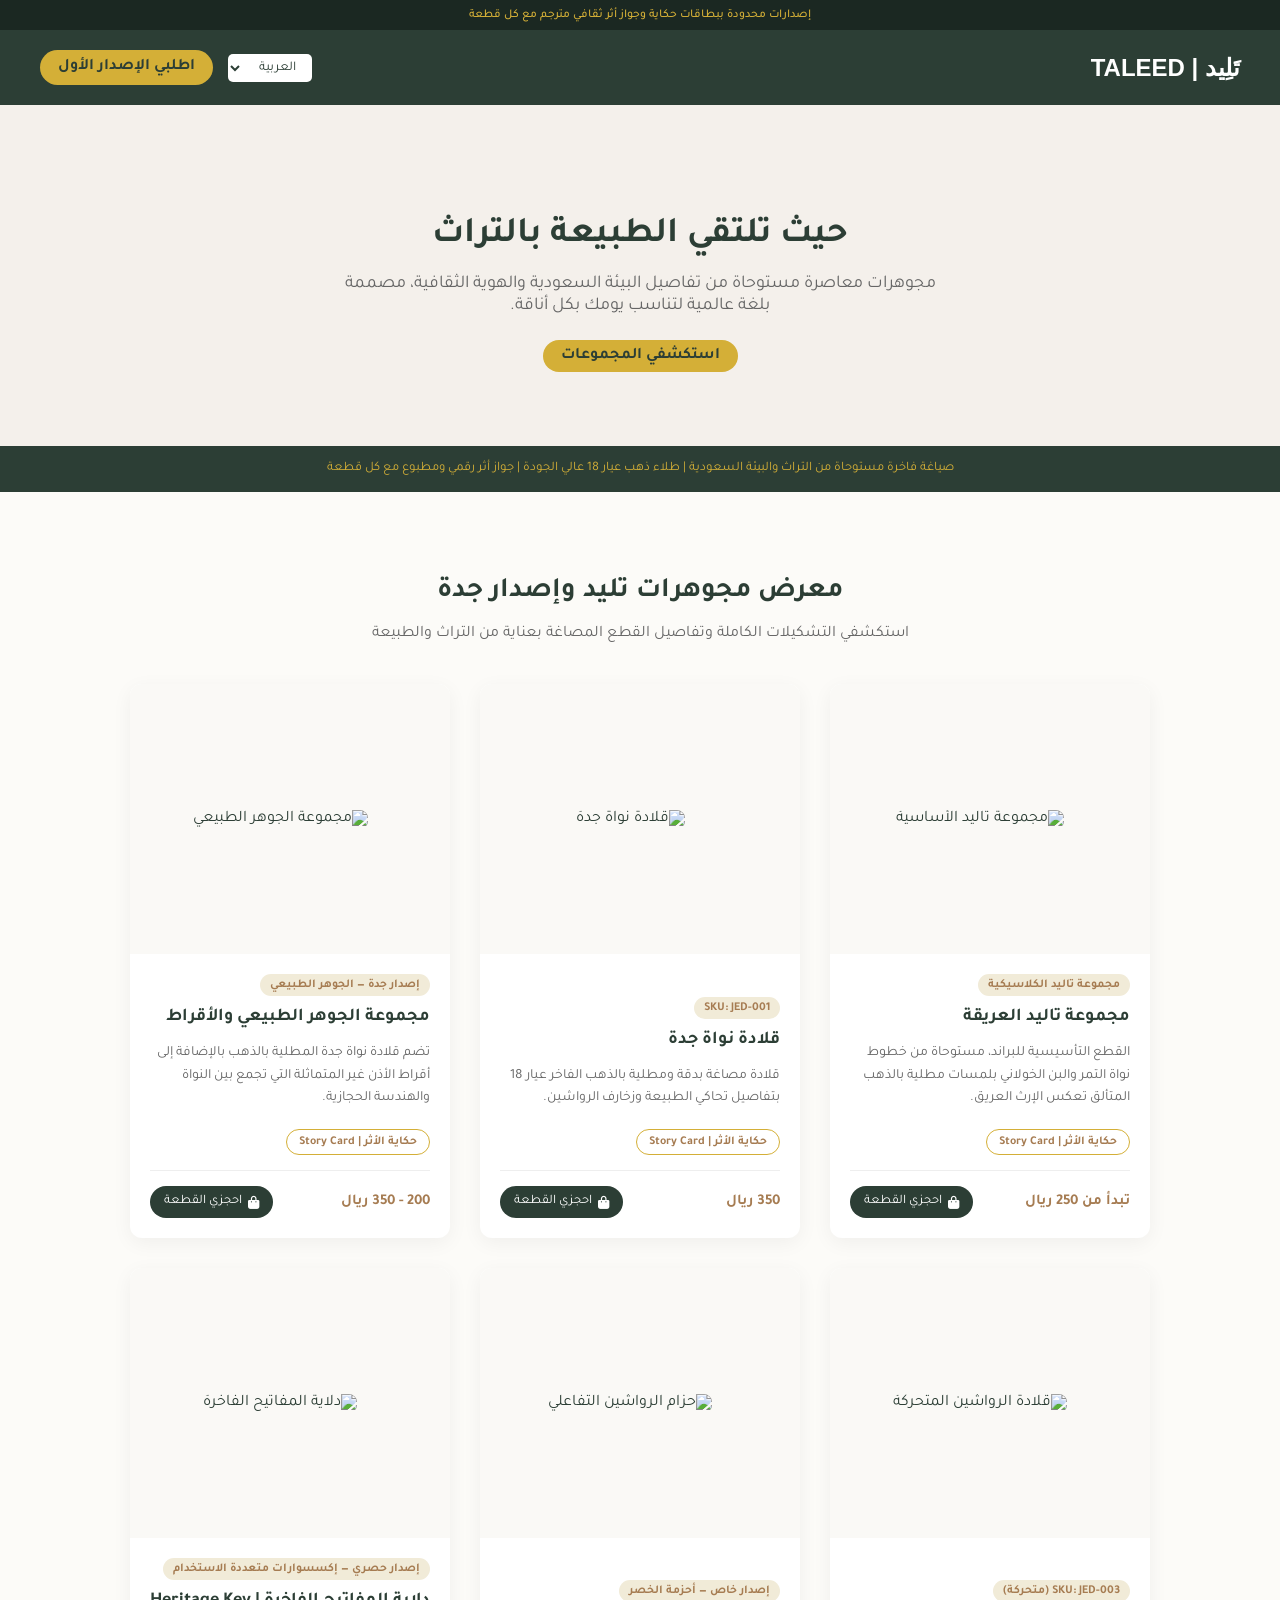
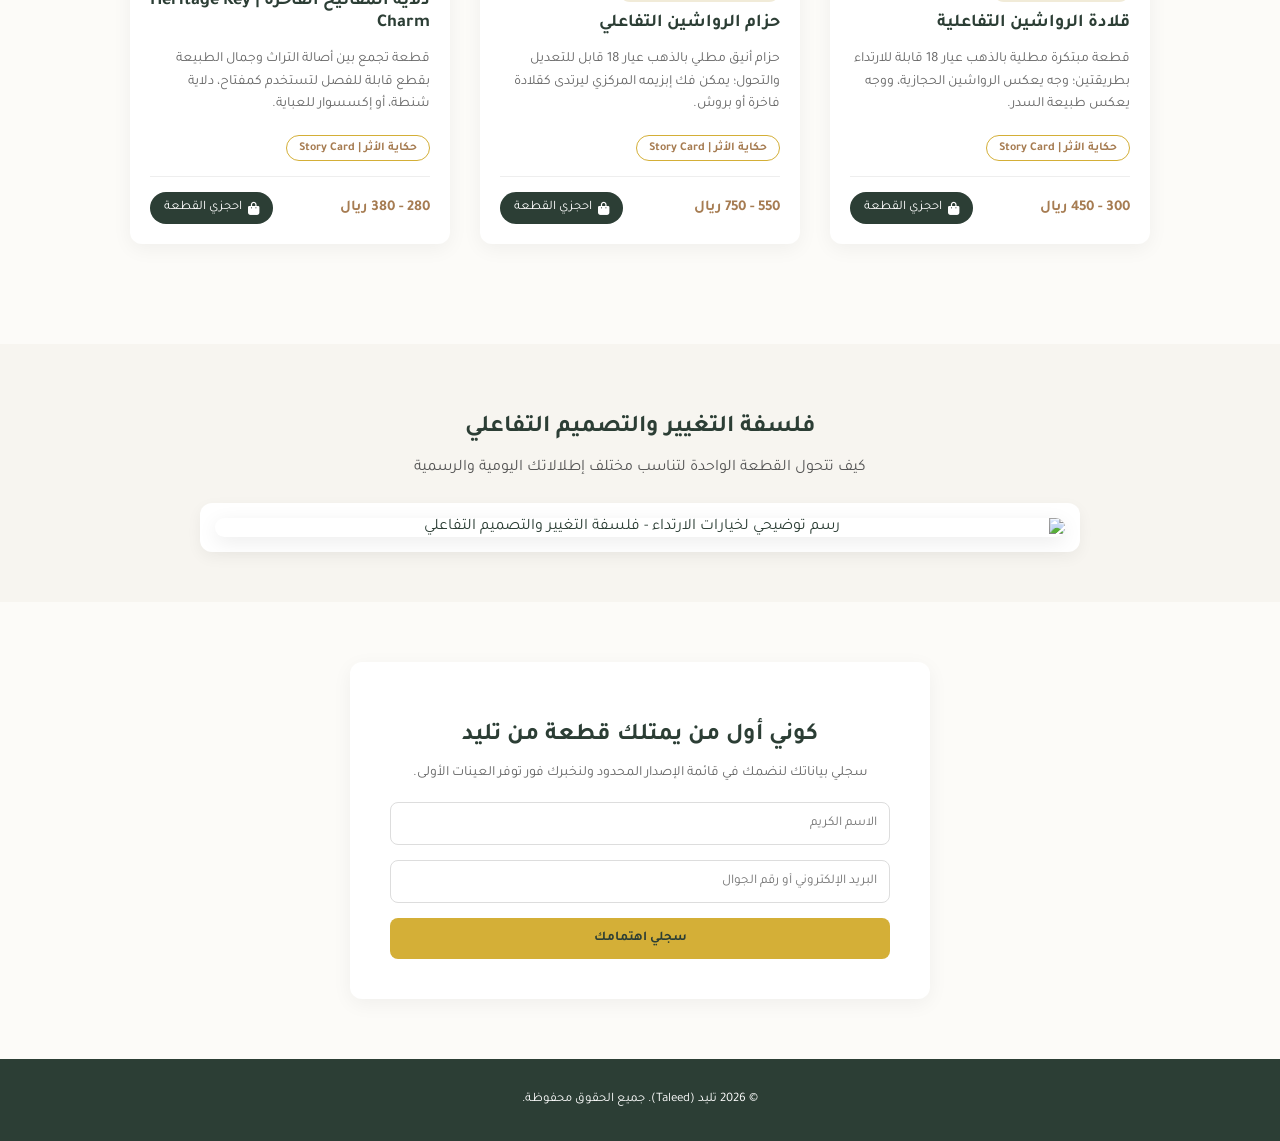
==== index.html @ d86489a6 "Update index.html" ====
<!DOCTYPE html>
<html lang="ar" dir="rtl">
<head>
    <meta charset="UTF-8">
    <meta name="viewport" content="width=device-width, initial-scale=1.0">
    <title>تليد | مجوهرات معاصرة مستوحاة من التراث</title>
    <!-- استيراد الخطوط والأيقونات -->
    <link href="https://fonts.googleapis.com/css2?family=Tajawal:wght@300;400;500;700&display=swap" rel="stylesheet">
    <link rel="stylesheet" href="https://cdnjs.cloudflare.com/ajax/libs/font-awesome/6.4.0/css/all.min.css">
    <link rel="stylesheet" href="style.css">
</head>
<body id="top">

    <!-- شريط الإهداء والحصرية -->
    <div style="background-color: #1b2822; color: #d4af37; font-size: 12px; text-align: center; padding: 8px; font-weight: 500;">
        <span>إصدارات محدودة ببطاقات حكاية وجواز أثر ثقافي مترجم مع كل قطعة</span>
    </div>

    <!-- الهيدر -->
    <header>
        <h1><a href="#top" style="color: inherit; text-decoration: none;">تَلِيد | TALEED</a></h1>
        <div class="header-right">
            <div class="lang-selector">
                <select id="langSelect" onchange="changeLanguage(this.value)">
                    <option value="ar" selected>العربية</option>
                    <option value="en">English</option>
                </select>
            </div>
            <a href="#order" class="btn">اطلبي الإصدار الأول</a>
        </div>
    </header>

    <!-- القسم الرئيسي -->
    <section class="hero">
        <h1>حيث تلتقي الطبيعة بالتراث</h1>
        <p>مجوهرات معاصرة مستوحاة من تفاصيل البيئة السعودية والهوية الثقافية، مصممة بلغة عالمية لتناسب يومك بكل أناقة.</p>
        <a href="#products" class="btn">استكشفي المجموعات</a>
    </section>

    <!-- شريط المميزات -->
    <section style="background-color: #2c3e35; color: #d4af37; padding: 15px 20px; text-align: center; font-size: 13px;">
        <span>صياغة فاخرة مستوحاة من التراث والبيئة السعودية | طلاء ذهب عيار 18 عالي الجودة | جواز أثر رقمي ومطبوع مع كل قطعة</span>
    </section>

    <!-- معرض المنتجات الشامل -->
    <section id="products">
        <h2 style="text-align: center; color: #2c3e35;">معرض مجوهرات تليد وإصدار جدة</h2>
        <p style="text-align: center; margin-bottom: 40px; color: #666;">استكشفي التشكيلات الكاملة وتفاصيل القطع المصاغة بعناية من التراث والطبيعة</p>
        
        <div class="product-showcase">
            
            <!-- 1. مجموعة تاليد الأساسية -->
            <div class="product-item">
                <div class="product-visual">
                    <img src="images/talid-collection.png" alt="مجموعة تاليد الأساسية">
                </div>
                <div class="product-info">
                    <span class="product-tag">مجموعة تاليد الكلاسيكية</span>
                    <h3>مجموعة تاليد العريقة</h3>
                    <p>القطع التأسيسية للبراند، مستوحاة من خطوط نواة التمر والبن الخولاني بلمسات مطلية بالذهب المتألق تعكس الإرث العريق.</p>
                    <div style="margin-bottom: 15px;">
                        <button onclick="alert('حكاية الأثر الجغرافية:\nقطع تأسيسية تعبر عن أصالة النخيل وكرم الضيافة بأسلوب معاصر يناسب العواصم العالمية.')" style="background: none; border: 1px solid #d4af37; color: #a67c52; padding: 5px 12px; border-radius: 15px; cursor: pointer; font-family: Tajawal; font-size: 12px; font-weight: bold;">حكاية الأثر | Story Card</button>
                    </div>
                    <div class="product-actions">
                        <span class="price">تبدأ من 250 ريال</span>
                        <a href="#order" class="add-to-cart-btn"><i class="fas fa-shopping-bag"></i> احجزي القطعة</a>
                    </div>
                </div>
            </div>

            <!-- 2. قلادة نواة جدة -->
            <div class="product-item">
                <div class="product-visual">
                    <img src="images/jed-001.png" alt="قلادة نواة جدة">
                </div>
                <div class="product-info">
                    <span class="product-tag">SKU: JED-001</span>
                    <h3>قلادة نواة جدة</h3>
                    <p>قلادة مصاغة بدقة ومطلية بالذهب الفاخر عيار 18 بتفاصيل تحاكي الطبيعة وزخارف الرواشين.</p>
                    <div style="margin-bottom: 15px;">
                        <button onclick="alert('حكاية الأثر الجغرافية:\nتجمع بين انحناءات النواة وانسيابية المشربيات الحجازية في جدة التاريخية لتشكل تحفة فاخرة.')" style="background: none; border: 1px solid #d4af37; color: #a67c52; padding: 5px 12px; border-radius: 15px; cursor: pointer; font-family: Tajawal; font-size: 12px; font-weight: bold;">حكاية الأثر | Story Card</button>
                    </div>
                    <div class="product-actions">
                        <span class="price">350 ريال</span>
                        <a href="#order" class="add-to-cart-btn"><i class="fas fa-shopping-bag"></i> احجزي القطعة</a>
                    </div>
                </div>
            </div>

            <!-- 3. مجموعة الجوهر الطبيعي -->
            <div class="product-item">
                <div class="product-visual">
                    <img src="images/natural-core-collection.png.jpg" alt="مجموعة الجوهر الطبيعي">
                </div>
                <div class="product-info">
                    <span class="product-tag">إصدار جدة — الجوهر الطبيعي</span>
                    <h3>مجموعة الجوهر الطبيعي والأقراط</h3>
                    <p>تضم قلادة نواة جدة المطلية بالذهب بالإضافة إلى أقراط الأذن غير المتماثلة التي تجمع بين النواة والهندسة الحجازية.</p>
                    <div style="margin-bottom: 15px;">
                        <button onclick="alert('حكاية الأثر الجغرافية:\nتصميم الأقراط غير المتماثلة يعكس الفلسفة المعمارية الحديثة القائمة على التباين والتناغم.')" style="background: none; border: 1px solid #d4af37; color: #a67c52; padding: 5px 12px; border-radius: 15px; cursor: pointer; font-family: Tajawal; font-size: 12px; font-weight: bold;">حكاية الأثر | Story Card</button>
                    </div>
                    <div class="product-actions">
                        <span class="price">200 - 350 ريال</span>
                        <a href="#order" class="add-to-cart-btn"><i class="fas fa-shopping-bag"></i> احجزي القطعة</a>
                    </div>
                </div>
            </div>

            <!-- 4. قلادة الرواشين التفاعلية -->
            <div class="product-item">
                <div class="product-visual">
                    <img id="modularPendantImg" src="images/rawashin-interactive.png.jpg" alt="قلادة الرواشين المتحركة">
                </div>
                <div class="product-info">
                    <span class="product-tag">SKU: JED-003 (متحركة)</span>
                    <h3>قلادة الرواشين التفاعلية</h3>
                    <p>قطعة مبتكرة مطلية بالذهب عيار 18 قابلة للارتداء بطريقتين؛ وجه يعكس الرواشين الحجازية، ووجه يعكس طبيعة السدر.</p>
                    <div style="margin-bottom: 15px;">
                        <button onclick="alert('حكاية الأثر الجغرافية:\nتصميم معاصر قابل للدوران يمنحك خيار التبديل بين الأصالة الحجازية وأناقة الطبيعة بلمسة واحدة.')" style="background: none; border: 1px solid #d4af37; color: #a67c52; padding: 5px 12px; border-radius: 15px; cursor: pointer; font-family: Tajawal; font-size: 12px; font-weight: bold;">حكاية الأثر | Story Card</button>
                    </div>
                    <div class="product-actions">
                        <span class="price">300 - 450 ريال</span>
                        <a href="#order" class="add-to-cart-btn"><i class="fas fa-shopping-bag"></i> احجزي القطعة</a>
                    </div>
                </div>
            </div>

            <!-- 5. حزام الرواشين التفاعلي -->
            <div class="product-item">
                <div class="product-visual">
                    <img src="images/Taleed-belt.jpg" alt="حزام الرواشين التفاعلي">
                </div>
                <div class="product-info">
                    <span class="product-tag">إصدار خاص — أحزمة الخصر</span>
                    <h3>حزام الرواشين التفاعلي</h3>
                    <p>حزام أنيق مطلي بالذهب عيار 18 قابل للتعديل والتحول؛ يمكن فك إبزيمه المركزي ليرتدى كقلادة فاخرة أو بروش.</p>
                    <div style="margin-bottom: 15px;">
                        <button onclick="alert('حكاية الأثر الجغرافية:\nمستوحى من المحزم الحجازي الأصيل بإعادة صياغة عصرية تسمح بتنسيقه مع العبايات.')" style="background: none; border: 1px solid #d4af37; color: #a67c52; padding: 5px 12px; border-radius: 15px; cursor: pointer; font-family: Tajawal; font-size: 12px; font-weight: bold;">حكاية الأثر | Story Card</button>
                    </div>
                    <div class="product-actions">
                        <span class="price">550 - 750 ريال</span>
                        <a href="#order" class="add-to-cart-btn"><i class="fas fa-shopping-bag"></i> احجزي القطعة</a>
                    </div>
                </div>
            </div>

            <!-- 6. دلاية المفاتيح الفاخرة -->
            <div class="product-item">
                <div class="product-visual">
                    <img src="images/Key-charm.png" alt="دلاية المفاتيح الفاخرة">
                </div>
                <div class="product-info">
                    <span class="product-tag">إصدار حصري — إكسسوارات متعددة الاستخدام</span>
                    <h3>دلاية المفاتيح الفاخرة | Heritage Key Charm</h3>
                    <p>قطعة تجمع بين أصالة التراث وجمال الطبيعة بقطع قابلة للفصل لتستخدم كمفتاح، دلاية شنطة، أو إكسسوار للعباية.</p>
                    <div style="margin-bottom: 15px;">
                        <button onclick="alert('حكاية الأثر الجغرافية:\nمصاغة بذهب عيار 18 والتركواز الطبيعي، مستوحاة من عراقة النخيل والهندسة المعمارية.')" style="background: none; border: 1px solid #d4af37; color: #a67c52; padding: 5px 12px; border-radius: 15px; cursor: pointer; font-family: Tajawal; font-size: 12px; font-weight: bold;">حكاية الأثر | Story Card</button>
                    </div>
                    <div class="product-actions">
                        <span class="price">280 - 380 ريال</span>
                        <a href="#order" class="add-to-cart-btn"><i class="fas fa-shopping-bag"></i> احجزي القطعة</a>
                    </div>
                </div>
            </div>

        </div>
    </section>

    <!-- قسم فلسفة التغيير والتصميم التفاعلي (الرسم التوضيحي) -->
    <section class="diagram-section" style="background-color: #f7f5f0; padding: 50px 20px; text-align: center;">
        <h2 style="color: #2c3e35; font-family: Tajawal; margin-bottom: 10px;">فلسفة التغيير والتصميم التفاعلي</h2>
        <p style="margin-bottom: 25px; color: #555;">كيف تتحول القطعة الواحدة لتناسب مختلف إطلالاتك اليومية والرسمية</p>
        <div class="img-container" style="max-width: 850px; margin: 0 auto;">
            <!-- تم تصحيح مسار الصورة وإضافة حماية onerror لتظهر الصورة بسلاسة -->
            <img src="images/wear-options-diagram.png" alt="رسم توضيحي لخيارات الارتداء - فلسفة التغيير والتصميم التفاعلي" onerror="this.onerror=null; this.src='images/wear-options-diagram.png.jpg';" style="width: 100%; border-radius: 12px; box-shadow: 0 5px 20px rgba(0,0,0,0.08);">
        </div>
    </section>

    <!-- قسم الطلب المسبق -->
    <section id="order">
        <div class="waitlist">
            <h2>كوني أول من يمتلك قطعة من تليد</h2>
            <p>سجلي بياناتك لنضمك في قائمة الإصدار المحدود ولنخبرك فور توفر العينات الأولى.</p>
            <form onsubmit="handleFormSubmit(event)">
                <input type="text" id="nameInput" placeholder="الاسم الكريم" required>
                <input type="email" id="emailInput" placeholder="البريد الإلكتروني أو رقم الجوال" required>
                <button type="submit" class="btn" style="background-color: #D4AF37; color: #2C3E35;">سجلي اهتمامك</button>
            </form>
        </div>
    </section>

    <footer>
        <p>&copy; 2026 تليد (Taleed). جميع الحقوق محفوظة.</p>
    </footer>

    <script src="script.js"></script>
</body>
</html>
---- style.css ----
/* التنسيقات العامة للموقع */
body {
    font-family: 'Tajawal', sans-serif;
    background-color: #fcfbf8;
    color: #2c3e35;
    margin: 0;
    padding: 0;
    direction: rtl;
    text-align: right;
}

header {
    display: flex;
    justify-content: space-between;
    align-items: center;
    padding: 20px 40px;
    background-color: #2c3e35;
    color: #fff;
}

header h1 {
    font-family: 'Montserrat', sans-serif;
    font-size: 24px;
    margin: 0;
}

.header-right {
    display: flex;
    align-items: center;
    gap: 15px;
}

.lang-selector select {
    padding: 6px 12px;
    border-radius: 5px;
    border: none;
    background-color: #fff;
    color: #2c3e35;
    font-family: 'Tajawal', sans-serif;
    cursor: pointer;
}

.btn {
    padding: 8px 18px;
    background-color: #d4af37;
    color: #2c3e35;
    border-radius: 20px;
    text-decoration: none;
    font-weight: bold;
    transition: 0.3s;
}

.btn:hover {
    background-color: #c59b27;
}

.hero {
    text-align: center;
    padding: 80px 20px;
    background-color: #f4f0eb;
}

.hero h1 {
    font-size: 36px;
    color: #2c3e35;
    margin-bottom: 15px;
}

.hero p {
    font-size: 18px;
    color: #666;
    max-width: 600px;
    margin: 0 auto 30px auto;
}

/* تنسيقات قسم المنتجات والمعرض */
#products {
    padding: 60px 20px;
    max-width: 1200px;
    margin: 0 auto;
}

#products h2 {
    text-align: center;
    font-size: 28px;
    margin-bottom: 10px;
    color: #2c3e35;
}

.product-showcase {
    display: flex;
    flex-wrap: wrap;
    justify-content: center;
    gap: 30px;
}

.product-item {
    width: 320px;
    background-color: #fff;
    border-radius: 12px;
    box-shadow: 0 5px 20px rgba(0,0,0,0.05);
    overflow: hidden;
    display: flex;
    flex-direction: column;
    justify-content: space-between;
}

/* تعديل مقاسات وحجم الصور لتظهر بشكل متناسق وثابت */
.product-visual {
    width: 100%;
    height: 250px; /* ارتفاع ثابت لعرض الكارت */
    background-color: #faf9f6;
    display: flex;
    justify-content: center;
    align-items: center;
    overflow: hidden;
    padding: 10px;
}

.product-visual img {
    max-width: 100%;
    max-height: 100%;
    object-fit: contain; /* يمنع تمدد الصورة أو ميلانها ويحافظ على أبعادها */
    border-radius: 8px;
}

.product-info {
    padding: 20px;
}

.product-tag {
    display: inline-block;
    padding: 4px 10px;
    background-color: #f1ebd8;
    color: #a67c52;
    border-radius: 20px;
    font-size: 12px;
    font-weight: bold;
    margin-bottom: 10px;
}

.product-info h3 {
    font-size: 18px;
    margin: 0 0 10px 0;
    color: #2c3e35;
}

.product-info p {
    font-size: 14px;
    color: #666;
    margin-bottom: 20px;
    line-height: 1.6;
}

.product-actions {
    display: flex;
    justify-content: space-between;
    align-items: center;
    border-top: 1px solid #eee;
    padding-top: 15px;
}

.price {
    font-weight: bold;
    color: #a67c52;
    font-size: 15px;
}

.add-to-cart-btn {
    padding: 8px 14px;
    background-color: #2c3e35;
    color: #fff;
    border-radius: 20px;
    text-decoration: none;
    font-size: 13px;
    display: flex;
    align-items: center;
    gap: 6px;
    transition: 0.3s;
}

.add-to-cart-btn:hover {
    background-color: #a67c52;
}

/* قسم الرسم التوضيحي لطرق الارتداء */
.diagram-section {
    background-color: #f7f5f0;
    padding: 60px 20px;
    text-align: center;
    margin-top: 40px;
}

.diagram-section h2 {
    color: #2c3e35;
    margin-bottom: 10px;
}

.img-container {
    max-width: 800px;
    margin: 0 auto;
    background: #fff;
    padding: 15px;
    border-radius: 12px;
    box-shadow: 0 5px 15px rgba(0,0,0,0.05);
}

.img-container img {
    width: 100%;
    height: auto;
    border-radius: 8px;
    display: block;
}

/* قسم قائمة الانتظار */
#order {
    padding: 60px 20px;
    text-align: center;
}

.waitlist {
    max-width: 500px;
    margin: 0 auto;
    background: #fff;
    padding: 40px;
    border-radius: 12px;
    box-shadow: 0 5px 20px rgba(0,0,0,0.05);
}

.waitlist h2 {
    margin-bottom: 10px;
    color: #2c3e35;
}

.waitlist p {
    color: #666;
    margin-bottom: 20px;
    font-size: 14px;
}

.waitlist form {
    display: flex;
    flex-direction: column;
    gap: 15px;
}

.waitlist input {
    padding: 12px;
    border: 1px solid #ddd;
    border-radius: 8px;
    font-family: 'Tajawal', sans-serif;
    outline: none;
}

.waitlist button {
    padding: 12px;
    border: none;
    border-radius: 8px;
    cursor: pointer;
    font-weight: bold;
    font-family: 'Tajawal', sans-serif;
    transition: 0.3s;
}

.waitlist button:hover {
    opacity: 0.9;
}

footer {
    text-align: center;
    padding: 20px;
    background-color: #2c3e35;
    color: #fff;
    font-size: 13px;
}
/* تنسيق مبدل طرق الارتداء التفاعلي */
.modular-toggle-container {
    display: flex;
    justify-content: center;
    gap: 8px;
    padding: 10px;
    background-color: #f7f5f0;
    border-bottom: 1px solid #eee;
}

.toggle-btn {
    background-color: transparent;
    border: 1px solid #d4af37;
    color: #2c3e35;
    padding: 6px 12px;
    border-radius: 20px;
    font-size: 11px;
    font-family: 'Tajawal', sans-serif;
    font-weight: bold;
    cursor: pointer;
    transition: all 0.3s ease;
}

.toggle-btn.active, .toggle-btn:hover {
    background-color: #2c3e35;
    color: #d4af37;
    border-color: #2c3e35;
}

/* تأثير التلاشي عند تغيير الصورة */
.fade-in-img {
    animation: fadeIn 0.4s ease-in-out;
}

@keyframes fadeIn {
    from { opacity: 0.4; }
    to { opacity: 1; }
}
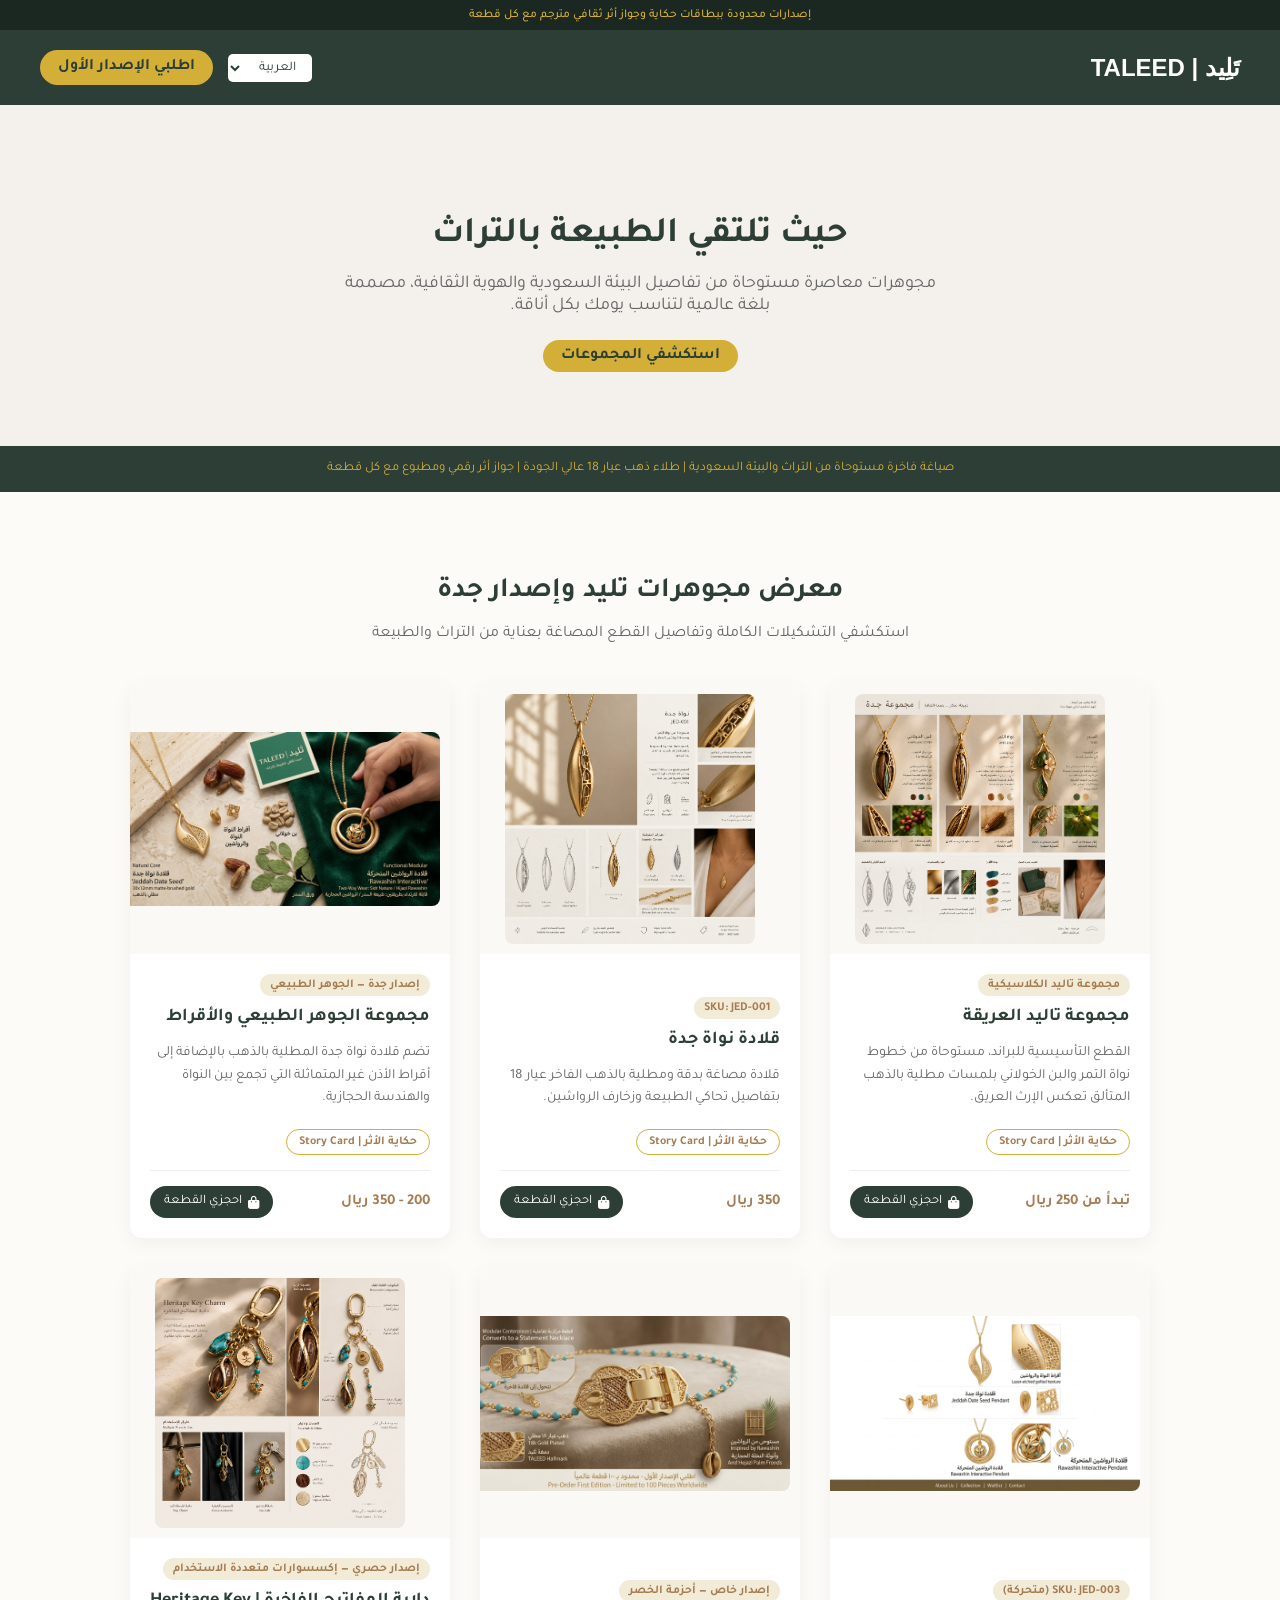
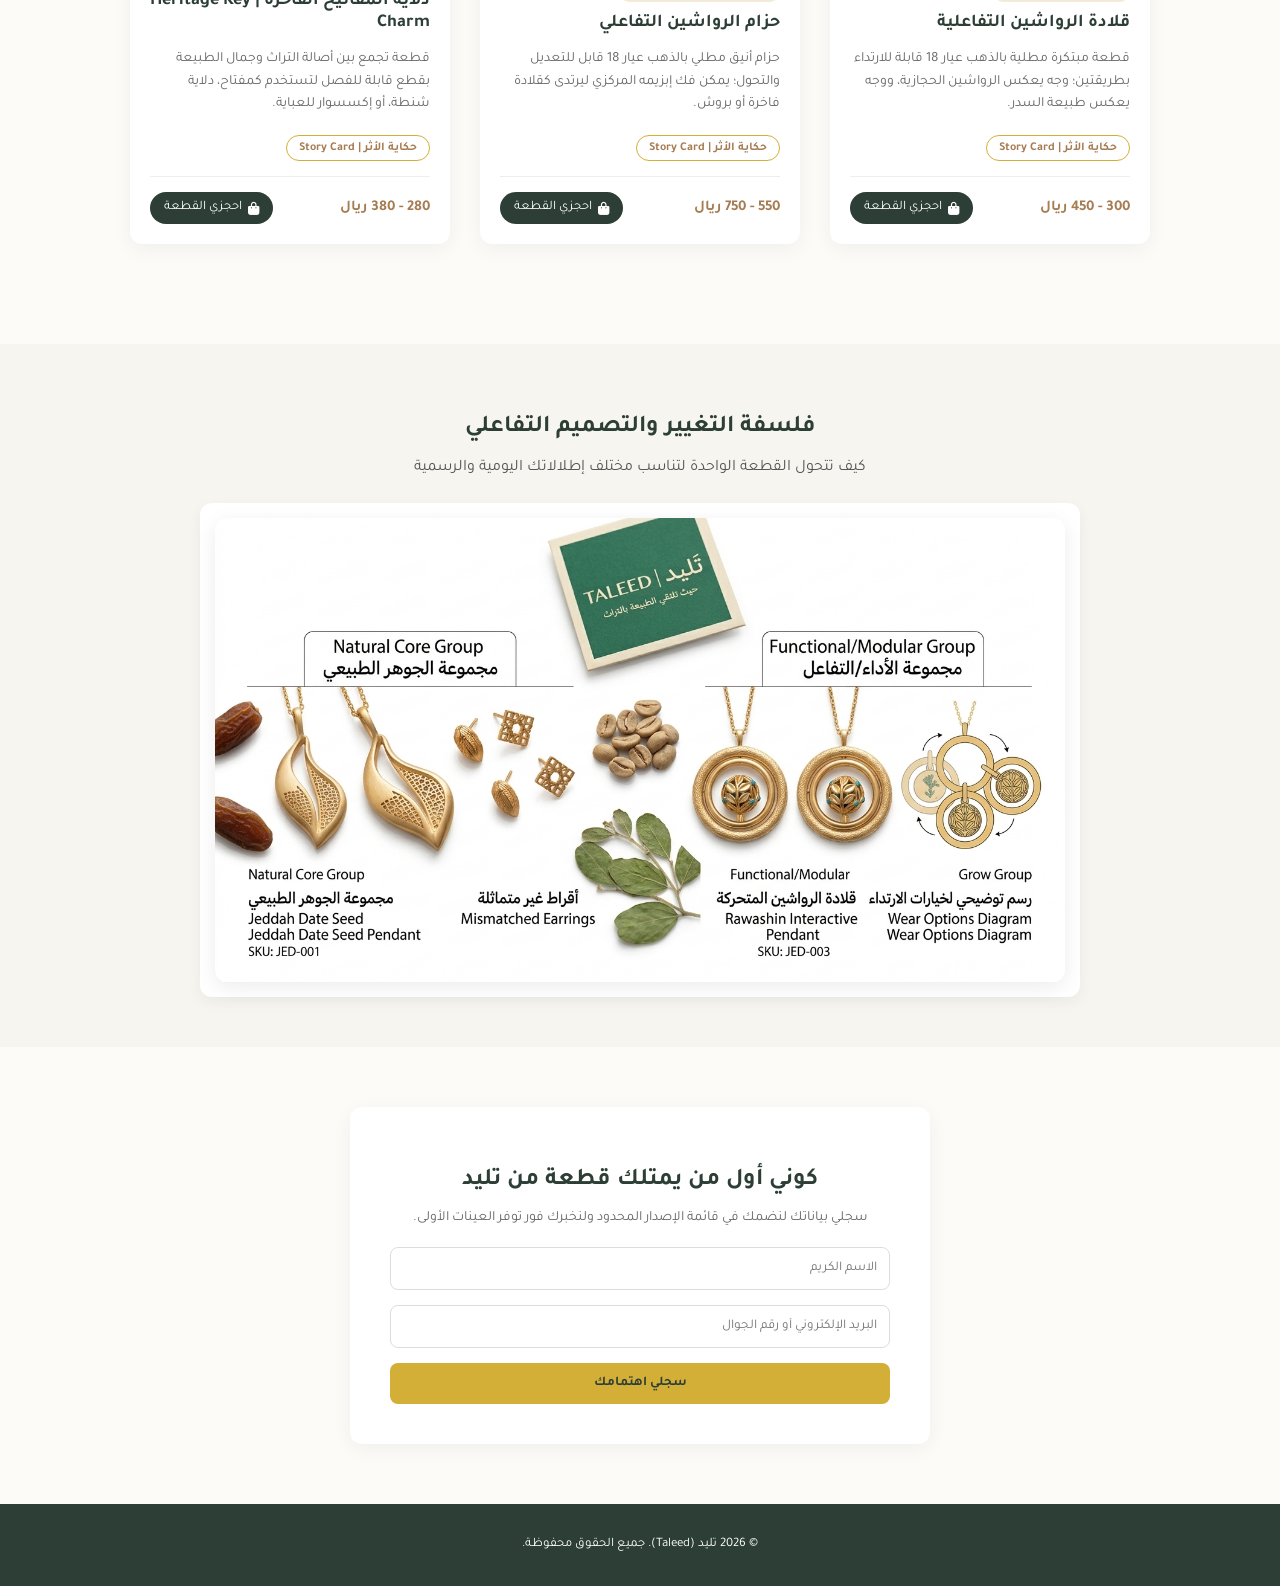
==== commit eee1cd7e: "Update index.html" ====
--- a/index.html
+++ b/index.html
@@ -52,7 +52,7 @@
             <!-- 1. مجموعة تاليد الأساسية -->
             <div class="product-item">
                 <div class="product-visual">
-                    <img src="images/talid-collection.png" alt="مجموعة تاليد الأساسية">
+                    <img src="talid-collection.png" alt="مجموعة تاليد الأساسية">
                 </div>
                 <div class="product-info">
                     <span class="product-tag">مجموعة تاليد الكلاسيكية</span>
@@ -71,7 +71,7 @@
             <!-- 2. قلادة نواة جدة -->
             <div class="product-item">
                 <div class="product-visual">
-                    <img src="images/jed-001.png" alt="قلادة نواة جدة">
+                    <img src="jed-001.png" alt="قلادة نواة جدة">
                 </div>
                 <div class="product-info">
                     <span class="product-tag">SKU: JED-001</span>
@@ -90,7 +90,7 @@
             <!-- 3. مجموعة الجوهر الطبيعي -->
             <div class="product-item">
                 <div class="product-visual">
-                    <img src="images/natural-core-collection.png.jpg" alt="مجموعة الجوهر الطبيعي">
+                    <img src="natural-core-collection.png.jpg" alt="مجموعة الجوهر الطبيعي">
                 </div>
                 <div class="product-info">
                     <span class="product-tag">إصدار جدة — الجوهر الطبيعي</span>
@@ -109,7 +109,7 @@
             <!-- 4. قلادة الرواشين التفاعلية -->
             <div class="product-item">
                 <div class="product-visual">
-                    <img id="modularPendantImg" src="images/rawashin-interactive.png.jpg" alt="قلادة الرواشين المتحركة">
+                    <img id="modularPendantImg" src="rawashin-interactive.png.jpg" alt="قلادة الرواشين المتحركة">
                 </div>
                 <div class="product-info">
                     <span class="product-tag">SKU: JED-003 (متحركة)</span>
@@ -128,7 +128,7 @@
             <!-- 5. حزام الرواشين التفاعلي -->
             <div class="product-item">
                 <div class="product-visual">
-                    <img src="images/Taleed-belt.jpg" alt="حزام الرواشين التفاعلي">
+                    <img src="Taleed-belt.jpg" alt="حزام الرواشين التفاعلي">
                 </div>
                 <div class="product-info">
                     <span class="product-tag">إصدار خاص — أحزمة الخصر</span>
@@ -147,7 +147,7 @@
             <!-- 6. دلاية المفاتيح الفاخرة -->
             <div class="product-item">
                 <div class="product-visual">
-                    <img src="images/Key-charm.png" alt="دلاية المفاتيح الفاخرة">
+                    <img src="Key-charm.png" alt="دلاية المفاتيح الفاخرة">
                 </div>
                 <div class="product-info">
                     <span class="product-tag">إصدار حصري — إكسسوارات متعددة الاستخدام</span>
@@ -171,8 +171,7 @@
         <h2 style="color: #2c3e35; font-family: Tajawal; margin-bottom: 10px;">فلسفة التغيير والتصميم التفاعلي</h2>
         <p style="margin-bottom: 25px; color: #555;">كيف تتحول القطعة الواحدة لتناسب مختلف إطلالاتك اليومية والرسمية</p>
         <div class="img-container" style="max-width: 850px; margin: 0 auto;">
-            <!-- تم تصحيح مسار الصورة وإضافة حماية onerror لتظهر الصورة بسلاسة -->
-            <img src="images/wear-options-diagram.png" alt="رسم توضيحي لخيارات الارتداء - فلسفة التغيير والتصميم التفاعلي" onerror="this.onerror=null; this.src='images/wear-options-diagram.png.jpg';" style="width: 100%; border-radius: 12px; box-shadow: 0 5px 20px rgba(0,0,0,0.08);">
+            <img src="wear-options-diagram.png.jpg" alt="رسم توضيحي لخيارات الارتداء" style="width: 100%; border-radius: 12px; box-shadow: 0 5px 20px rgba(0,0,0,0.08);">
         </div>
     </section>
 
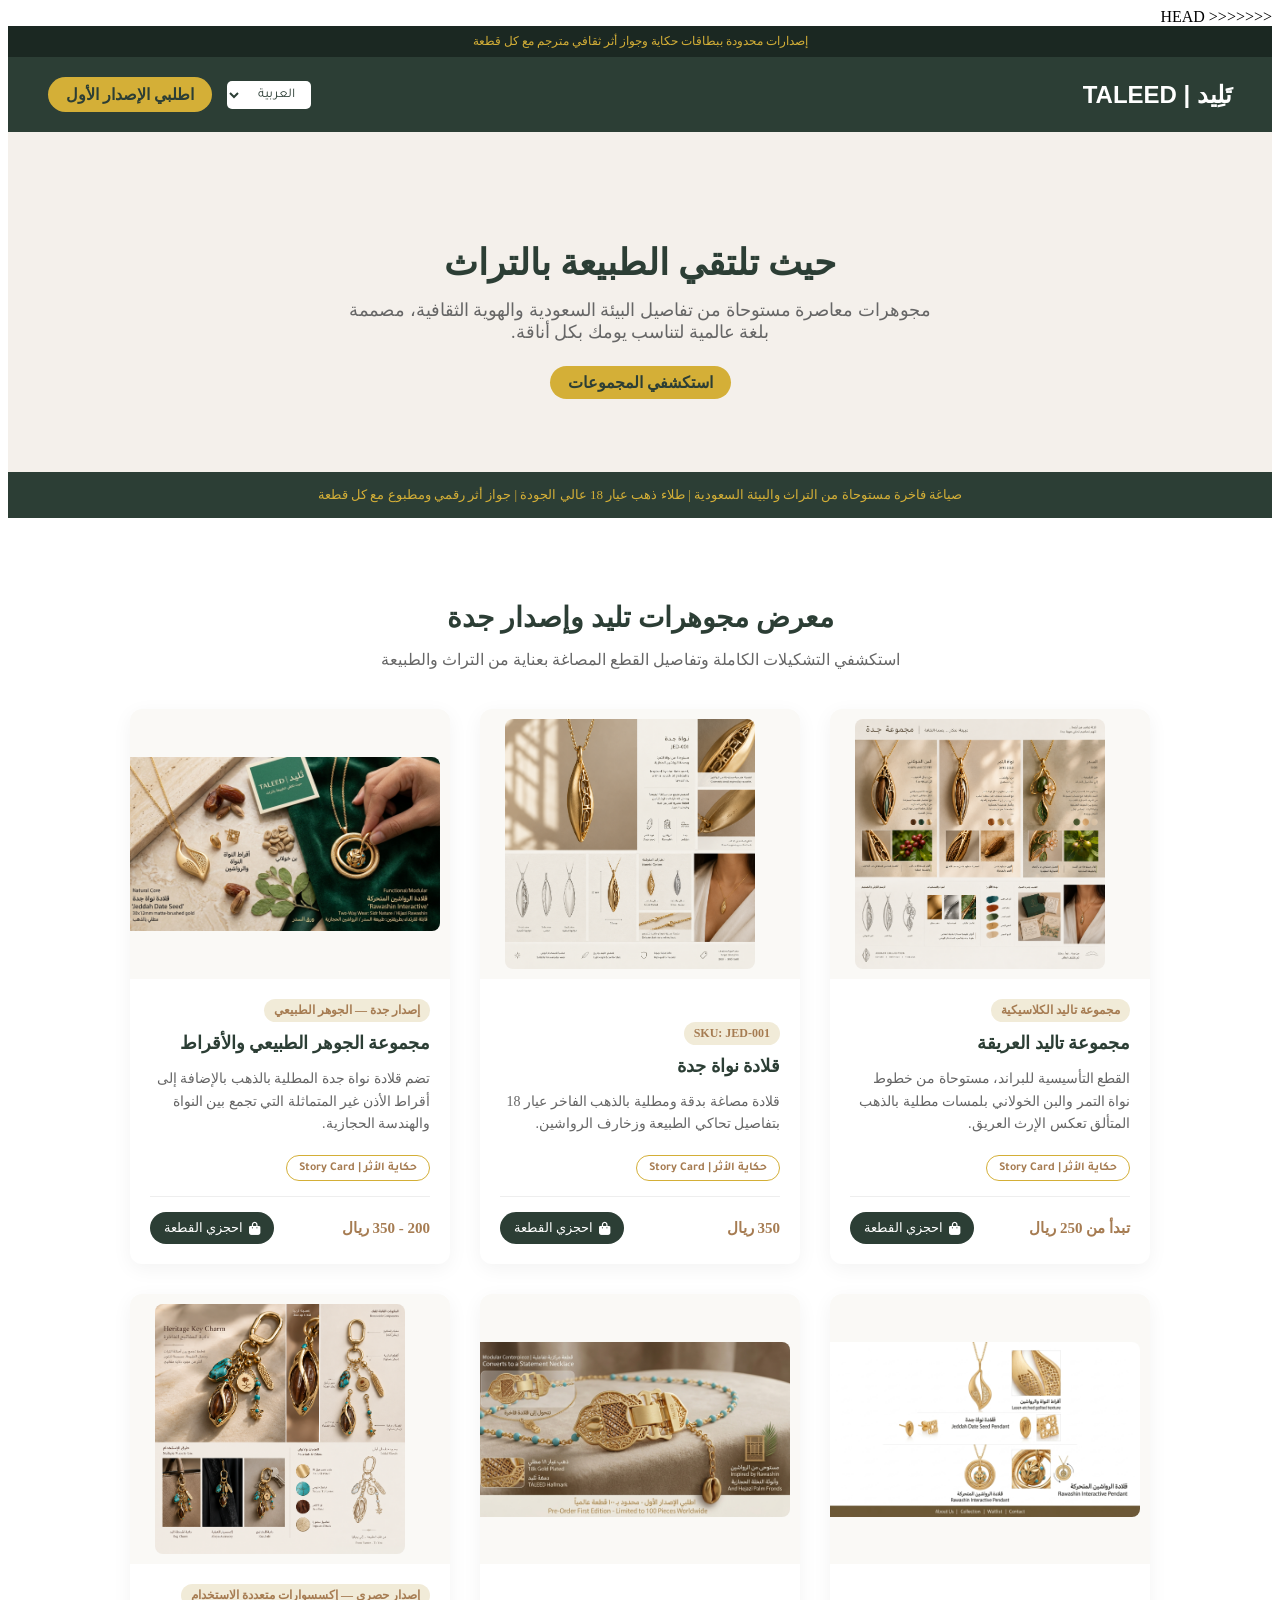
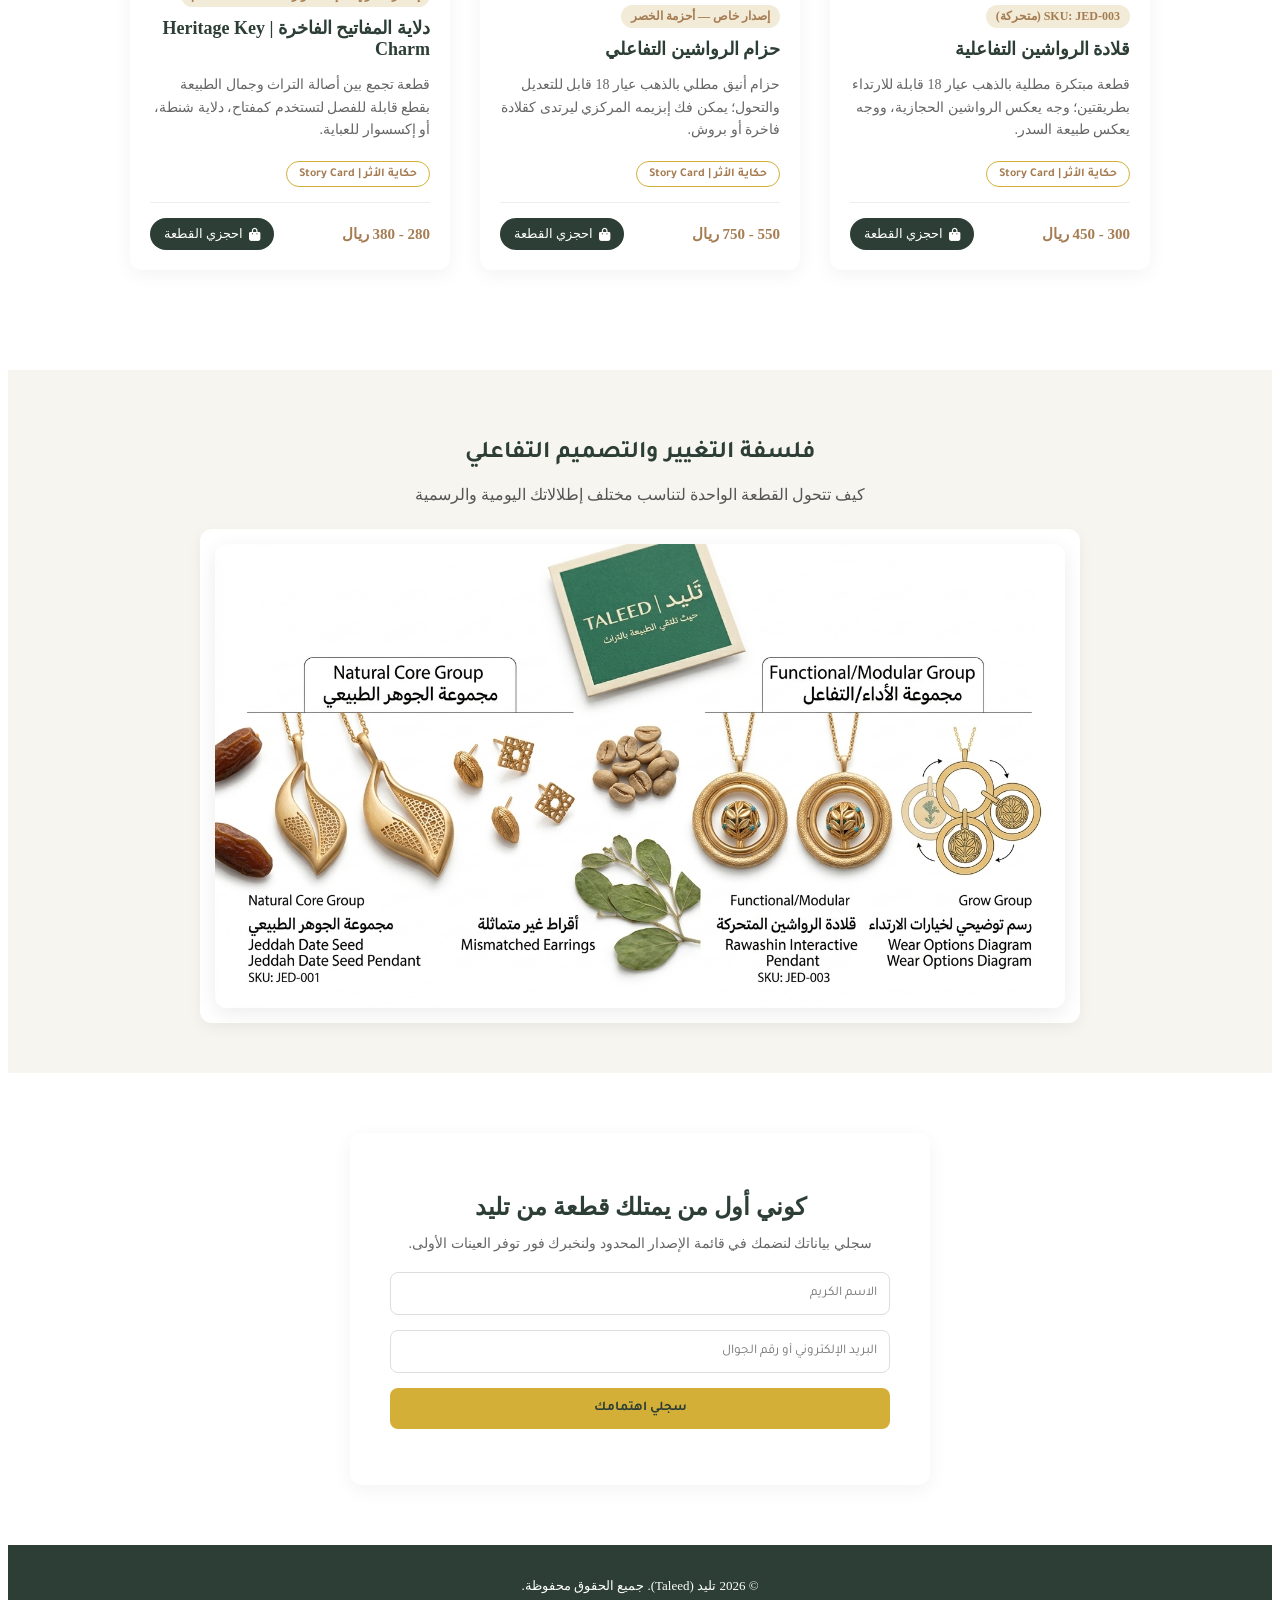
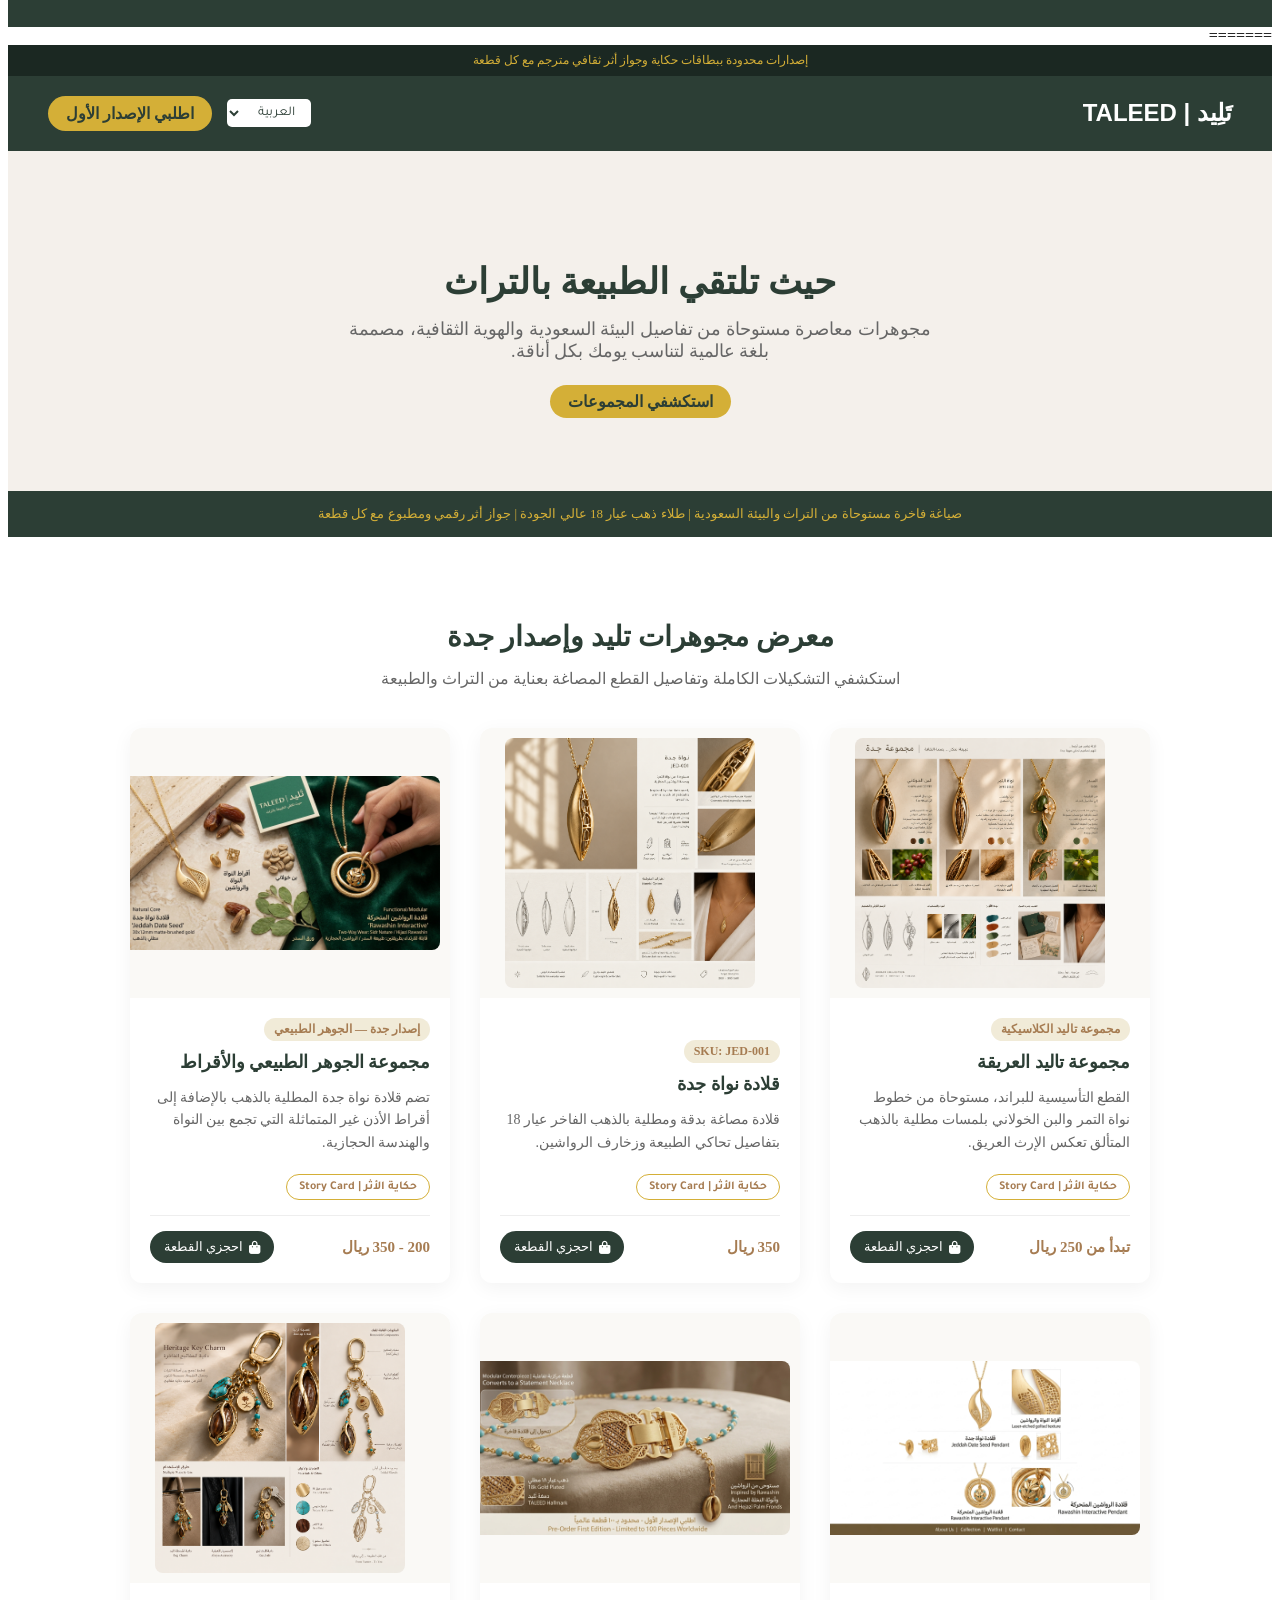
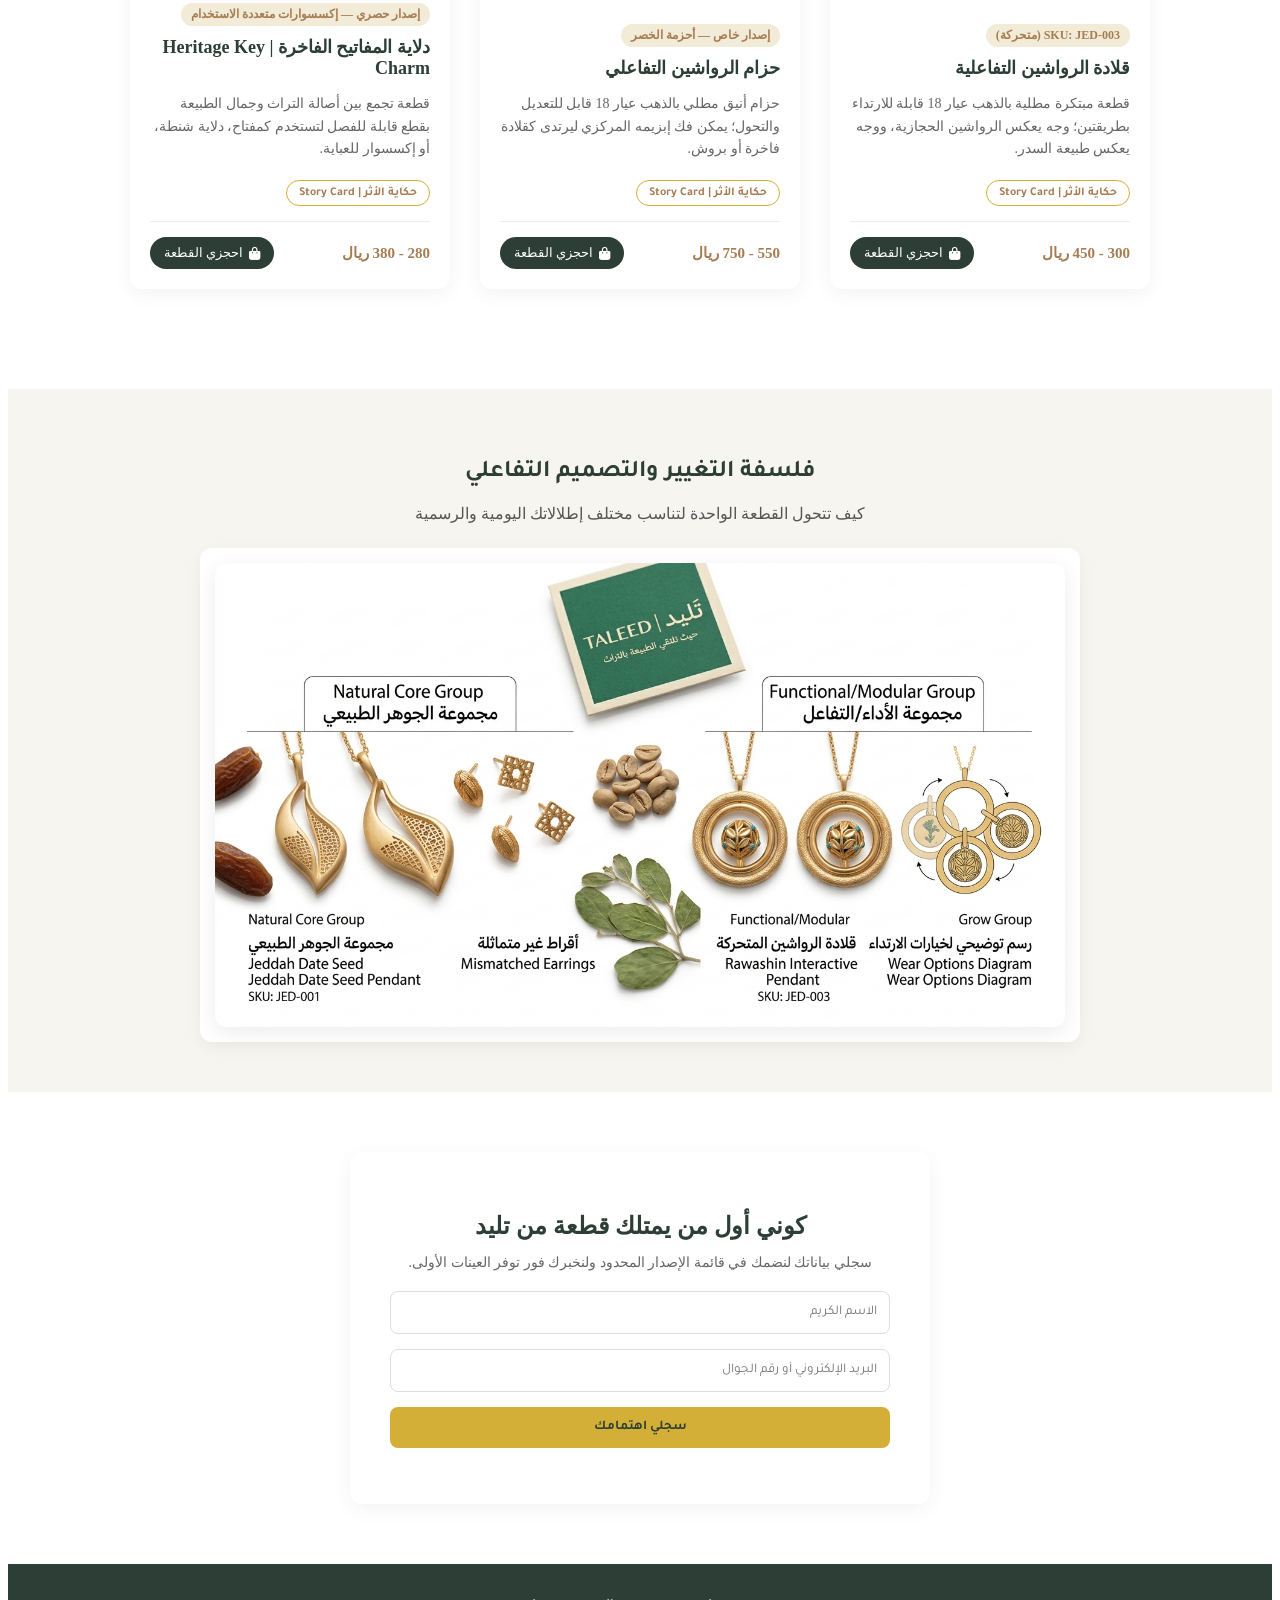
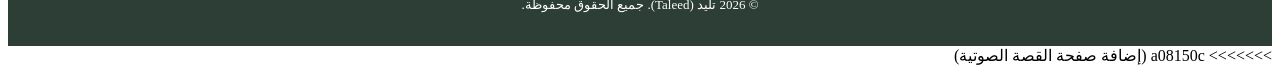
==== commit 10638507: "إضافة صفحة القصة الصوتية" ====
--- a/index.html
+++ b/index.html
@@ -1,3 +1,4 @@
+<<<<<<< HEAD
 <!DOCTYPE html>
 <html lang="ar" dir="rtl">
 <head>
@@ -195,3 +196,202 @@
     <script src="script.js"></script>
 </body>
 </html>
+=======
+<!DOCTYPE html>
+<html lang="ar" dir="rtl">
+<head>
+    <meta charset="UTF-8">
+    <meta name="viewport" content="width=device-width, initial-scale=1.0">
+    <title>تليد | مجوهرات معاصرة مستوحاة من التراث</title>
+    <!-- استيراد الخطوط والأيقونات -->
+    <link href="https://fonts.googleapis.com/css2?family=Tajawal:wght@300;400;500;700&display=swap" rel="stylesheet">
+    <link rel="stylesheet" href="https://cdnjs.cloudflare.com/ajax/libs/font-awesome/6.4.0/css/all.min.css">
+    <link rel="stylesheet" href="style.css">
+</head>
+<body id="top">
+
+    <!-- شريط الإهداء والحصرية -->
+    <div style="background-color: #1b2822; color: #d4af37; font-size: 12px; text-align: center; padding: 8px; font-weight: 500;">
+        <span>إصدارات محدودة ببطاقات حكاية وجواز أثر ثقافي مترجم مع كل قطعة</span>
+    </div>
+
+    <!-- الهيدر -->
+    <header>
+        <h1><a href="#top" style="color: inherit; text-decoration: none;">تَلِيد | TALEED</a></h1>
+        <div class="header-right">
+            <div class="lang-selector">
+                <select id="langSelect" onchange="changeLanguage(this.value)">
+                    <option value="ar" selected>العربية</option>
+                    <option value="en">English</option>
+                </select>
+            </div>
+            <a href="#order" class="btn">اطلبي الإصدار الأول</a>
+        </div>
+    </header>
+
+    <!-- القسم الرئيسي -->
+    <section class="hero">
+        <h1>حيث تلتقي الطبيعة بالتراث</h1>
+        <p>مجوهرات معاصرة مستوحاة من تفاصيل البيئة السعودية والهوية الثقافية، مصممة بلغة عالمية لتناسب يومك بكل أناقة.</p>
+        <a href="#products" class="btn">استكشفي المجموعات</a>
+    </section>
+
+    <!-- شريط المميزات -->
+    <section style="background-color: #2c3e35; color: #d4af37; padding: 15px 20px; text-align: center; font-size: 13px;">
+        <span>صياغة فاخرة مستوحاة من التراث والبيئة السعودية | طلاء ذهب عيار 18 عالي الجودة | جواز أثر رقمي ومطبوع مع كل قطعة</span>
+    </section>
+
+    <!-- معرض المنتجات الشامل -->
+    <section id="products">
+        <h2 style="text-align: center; color: #2c3e35;">معرض مجوهرات تليد وإصدار جدة</h2>
+        <p style="text-align: center; margin-bottom: 40px; color: #666;">استكشفي التشكيلات الكاملة وتفاصيل القطع المصاغة بعناية من التراث والطبيعة</p>
+        
+        <div class="product-showcase">
+            
+            <!-- 1. مجموعة تاليد الأساسية -->
+            <div class="product-item">
+                <div class="product-visual">
+                    <img src="images/talid-collection.png" alt="مجموعة تاليد الأساسية">
+                </div>
+                <div class="product-info">
+                    <span class="product-tag">مجموعة تاليد الكلاسيكية</span>
+                    <h3>مجموعة تاليد العريقة</h3>
+                    <p>القطع التأسيسية للبراند، مستوحاة من خطوط نواة التمر والبن الخولاني بلمسات مطلية بالذهب المتألق تعكس الإرث العريق.</p>
+                    <div style="margin-bottom: 15px;">
+                        <button onclick="alert('حكاية الأثر الجغرافية:\nقطع تأسيسية تعبر عن أصالة النخيل وكرم الضيافة بأسلوب معاصر يناسب العواصم العالمية.')" style="background: none; border: 1px solid #d4af37; color: #a67c52; padding: 5px 12px; border-radius: 15px; cursor: pointer; font-family: Tajawal; font-size: 12px; font-weight: bold;">حكاية الأثر | Story Card</button>
+                    </div>
+                    <div class="product-actions">
+                        <span class="price">تبدأ من 250 ريال</span>
+                        <a href="#order" class="add-to-cart-btn"><i class="fas fa-shopping-bag"></i> احجزي القطعة</a>
+                    </div>
+                </div>
+            </div>
+
+            <!-- 2. قلادة نواة جدة -->
+            <div class="product-item">
+                <div class="product-visual">
+                    <img src="images/jed-001.png" alt="قلادة نواة جدة">
+                </div>
+                <div class="product-info">
+                    <span class="product-tag">SKU: JED-001</span>
+                    <h3>قلادة نواة جدة</h3>
+                    <p>قلادة مصاغة بدقة ومطلية بالذهب الفاخر عيار 18 بتفاصيل تحاكي الطبيعة وزخارف الرواشين.</p>
+                    <div style="margin-bottom: 15px;">
+                        <button onclick="alert('حكاية الأثر الجغرافية:\nتجمع بين انحناءات النواة وانسيابية المشربيات الحجازية في جدة التاريخية لتشكل تحفة فاخرة.')" style="background: none; border: 1px solid #d4af37; color: #a67c52; padding: 5px 12px; border-radius: 15px; cursor: pointer; font-family: Tajawal; font-size: 12px; font-weight: bold;">حكاية الأثر | Story Card</button>
+                    </div>
+                    <div class="product-actions">
+                        <span class="price">350 ريال</span>
+                        <a href="#order" class="add-to-cart-btn"><i class="fas fa-shopping-bag"></i> احجزي القطعة</a>
+                    </div>
+                </div>
+            </div>
+
+            <!-- 3. مجموعة الجوهر الطبيعي -->
+            <div class="product-item">
+                <div class="product-visual">
+                    <img src="images/natural-core-collection.png.jpg" alt="مجموعة الجوهر الطبيعي">
+                </div>
+                <div class="product-info">
+                    <span class="product-tag">إصدار جدة — الجوهر الطبيعي</span>
+                    <h3>مجموعة الجوهر الطبيعي والأقراط</h3>
+                    <p>تضم قلادة نواة جدة المطلية بالذهب بالإضافة إلى أقراط الأذن غير المتماثلة التي تجمع بين النواة والهندسة الحجازية.</p>
+                    <div style="margin-bottom: 15px;">
+                        <button onclick="alert('حكاية الأثر الجغرافية:\nتصميم الأقراط غير المتماثلة يعكس الفلسفة المعمارية الحديثة القائمة على التباين والتناغم.')" style="background: none; border: 1px solid #d4af37; color: #a67c52; padding: 5px 12px; border-radius: 15px; cursor: pointer; font-family: Tajawal; font-size: 12px; font-weight: bold;">حكاية الأثر | Story Card</button>
+                    </div>
+                    <div class="product-actions">
+                        <span class="price">200 - 350 ريال</span>
+                        <a href="#order" class="add-to-cart-btn"><i class="fas fa-shopping-bag"></i> احجزي القطعة</a>
+                    </div>
+                </div>
+            </div>
+
+            <!-- 4. قلادة الرواشين التفاعلية -->
+            <div class="product-item">
+                <div class="product-visual">
+                    <img id="modularPendantImg" src="images/rawashin-interactive.png.jpg" alt="قلادة الرواشين المتحركة">
+                </div>
+                <div class="product-info">
+                    <span class="product-tag">SKU: JED-003 (متحركة)</span>
+                    <h3>قلادة الرواشين التفاعلية</h3>
+                    <p>قطعة مبتكرة مطلية بالذهب عيار 18 قابلة للارتداء بطريقتين؛ وجه يعكس الرواشين الحجازية، ووجه يعكس طبيعة السدر.</p>
+                    <div style="margin-bottom: 15px;">
+                        <button onclick="alert('حكاية الأثر الجغرافية:\nتصميم معاصر قابل للدوران يمنحك خيار التبديل بين الأصالة الحجازية وأناقة الطبيعة بلمسة واحدة.')" style="background: none; border: 1px solid #d4af37; color: #a67c52; padding: 5px 12px; border-radius: 15px; cursor: pointer; font-family: Tajawal; font-size: 12px; font-weight: bold;">حكاية الأثر | Story Card</button>
+                    </div>
+                    <div class="product-actions">
+                        <span class="price">300 - 450 ريال</span>
+                        <a href="#order" class="add-to-cart-btn"><i class="fas fa-shopping-bag"></i> احجزي القطعة</a>
+                    </div>
+                </div>
+            </div>
+
+            <!-- 5. حزام الرواشين التفاعلي -->
+            <div class="product-item">
+                <div class="product-visual">
+                    <img src="images/Taleed-belt.jpg" alt="حزام الرواشين التفاعلي">
+                </div>
+                <div class="product-info">
+                    <span class="product-tag">إصدار خاص — أحزمة الخصر</span>
+                    <h3>حزام الرواشين التفاعلي</h3>
+                    <p>حزام أنيق مطلي بالذهب عيار 18 قابل للتعديل والتحول؛ يمكن فك إبزيمه المركزي ليرتدى كقلادة فاخرة أو بروش.</p>
+                    <div style="margin-bottom: 15px;">
+                        <button onclick="alert('حكاية الأثر الجغرافية:\nمستوحى من المحزم الحجازي الأصيل بإعادة صياغة عصرية تسمح بتنسيقه مع العبايات.')" style="background: none; border: 1px solid #d4af37; color: #a67c52; padding: 5px 12px; border-radius: 15px; cursor: pointer; font-family: Tajawal; font-size: 12px; font-weight: bold;">حكاية الأثر | Story Card</button>
+                    </div>
+                    <div class="product-actions">
+                        <span class="price">550 - 750 ريال</span>
+                        <a href="#order" class="add-to-cart-btn"><i class="fas fa-shopping-bag"></i> احجزي القطعة</a>
+                    </div>
+                </div>
+            </div>
+
+            <!-- 6. دلاية المفاتيح الفاخرة -->
+            <div class="product-item">
+                <div class="product-visual">
+                    <img src="images/Key-charm.png" alt="دلاية المفاتيح الفاخرة">
+                </div>
+                <div class="product-info">
+                    <span class="product-tag">إصدار حصري — إكسسوارات متعددة الاستخدام</span>
+                    <h3>دلاية المفاتيح الفاخرة | Heritage Key Charm</h3>
+                    <p>قطعة تجمع بين أصالة التراث وجمال الطبيعة بقطع قابلة للفصل لتستخدم كمفتاح، دلاية شنطة، أو إكسسوار للعباية.</p>
+                    <div style="margin-bottom: 15px;">
+                        <button onclick="alert('حكاية الأثر الجغرافية:\nمصاغة بذهب عيار 18 والتركواز الطبيعي، مستوحاة من عراقة النخيل والهندسة المعمارية.')" style="background: none; border: 1px solid #d4af37; color: #a67c52; padding: 5px 12px; border-radius: 15px; cursor: pointer; font-family: Tajawal; font-size: 12px; font-weight: bold;">حكاية الأثر | Story Card</button>
+                    </div>
+                    <div class="product-actions">
+                        <span class="price">280 - 380 ريال</span>
+                        <a href="#order" class="add-to-cart-btn"><i class="fas fa-shopping-bag"></i> احجزي القطعة</a>
+                    </div>
+                </div>
+            </div>
+
+        </div>
+    </section>
+
+    <!-- قسم فلسفة التغيير والتصميم التفاعلي (الرسم التوضيحي) -->
+    <section class="diagram-section" style="background-color: #f7f5f0; padding: 50px 20px; text-align: center;">
+        <h2 style="color: #2c3e35; font-family: Tajawal; margin-bottom: 10px;">فلسفة التغيير والتصميم التفاعلي</h2>
+        <p style="margin-bottom: 25px; color: #555;">كيف تتحول القطعة الواحدة لتناسب مختلف إطلالاتك اليومية والرسمية</p>
+        <div class="img-container" style="max-width: 850px; margin: 0 auto;">
+            <img src="images/wear-options-diagram.png.jpg" alt="رسم توضيحي لخيارات الارتداء - فلسفة التغيير والتصميم التفاعلي" style="width: 100%; border-radius: 12px; box-shadow: 0 5px 20px rgba(0,0,0,0.08);">
+        </div>
+    </section>
+
+    <!-- قسم الطلب المسبق -->
+    <section id="order">
+        <div class="waitlist">
+            <h2>كوني أول من يمتلك قطعة من تليد</h2>
+            <p>سجلي بياناتك لنضمك في قائمة الإصدار المحدود ولنخبرك فور توفر العينات الأولى.</p>
+            <form onsubmit="handleFormSubmit(event)">
+                <input type="text" id="nameInput" placeholder="الاسم الكريم" required>
+                <input type="email" id="emailInput" placeholder="البريد الإلكتروني أو رقم الجوال" required>
+                <button type="submit" class="btn" style="background-color: #D4AF37; color: #2C3E35;">سجلي اهتمامك</button>
+            </form>
+        </div>
+    </section>
+
+    <footer>
+        <p>&copy; 2026 تليد (Taleed). جميع الحقوق محفوظة.</p>
+    </footer>
+
+    <script src="script.js"></script>
+</body>
+</html>
+>>>>>>> a08150c (إضافة صفحة القصة الصوتية)
--- a/style.css
+++ b/style.css
@@ -1,3 +1,4 @@
+<<<<<<< HEAD
 /* التنسيقات العامة للموقع */
 body {
     font-family: 'Tajawal', sans-serif;
@@ -311,3 +312,318 @@
     from { opacity: 0.4; }
     to { opacity: 1; }
 }
+=======
+/* التنسيقات العامة للموقع */
+body {
+    font-family: 'Tajawal', sans-serif;
+    background-color: #fcfbf8;
+    color: #2c3e35;
+    margin: 0;
+    padding: 0;
+    direction: rtl;
+    text-align: right;
+}
+
+header {
+    display: flex;
+    justify-content: space-between;
+    align-items: center;
+    padding: 20px 40px;
+    background-color: #2c3e35;
+    color: #fff;
+}
+
+header h1 {
+    font-family: 'Montserrat', sans-serif;
+    font-size: 24px;
+    margin: 0;
+}
+
+.header-right {
+    display: flex;
+    align-items: center;
+    gap: 15px;
+}
+
+.lang-selector select {
+    padding: 6px 12px;
+    border-radius: 5px;
+    border: none;
+    background-color: #fff;
+    color: #2c3e35;
+    font-family: 'Tajawal', sans-serif;
+    cursor: pointer;
+}
+
+.btn {
+    padding: 8px 18px;
+    background-color: #d4af37;
+    color: #2c3e35;
+    border-radius: 20px;
+    text-decoration: none;
+    font-weight: bold;
+    transition: 0.3s;
+}
+
+.btn:hover {
+    background-color: #c59b27;
+}
+
+.hero {
+    text-align: center;
+    padding: 80px 20px;
+    background-color: #f4f0eb;
+}
+
+.hero h1 {
+    font-size: 36px;
+    color: #2c3e35;
+    margin-bottom: 15px;
+}
+
+.hero p {
+    font-size: 18px;
+    color: #666;
+    max-width: 600px;
+    margin: 0 auto 30px auto;
+}
+
+/* تنسيقات قسم المنتجات والمعرض */
+#products {
+    padding: 60px 20px;
+    max-width: 1200px;
+    margin: 0 auto;
+}
+
+#products h2 {
+    text-align: center;
+    font-size: 28px;
+    margin-bottom: 10px;
+    color: #2c3e35;
+}
+
+.product-showcase {
+    display: flex;
+    flex-wrap: wrap;
+    justify-content: center;
+    gap: 30px;
+}
+
+.product-item {
+    width: 320px;
+    background-color: #fff;
+    border-radius: 12px;
+    box-shadow: 0 5px 20px rgba(0,0,0,0.05);
+    overflow: hidden;
+    display: flex;
+    flex-direction: column;
+    justify-content: space-between;
+}
+
+/* تعديل مقاسات وحجم الصور لتظهر بشكل متناسق وثابت */
+.product-visual {
+    width: 100%;
+    height: 250px; /* ارتفاع ثابت لعرض الكارت */
+    background-color: #faf9f6;
+    display: flex;
+    justify-content: center;
+    align-items: center;
+    overflow: hidden;
+    padding: 10px;
+}
+
+.product-visual img {
+    max-width: 100%;
+    max-height: 100%;
+    object-fit: contain; /* يمنع تمدد الصورة أو ميلانها ويحافظ على أبعادها */
+    border-radius: 8px;
+}
+
+.product-info {
+    padding: 20px;
+}
+
+.product-tag {
+    display: inline-block;
+    padding: 4px 10px;
+    background-color: #f1ebd8;
+    color: #a67c52;
+    border-radius: 20px;
+    font-size: 12px;
+    font-weight: bold;
+    margin-bottom: 10px;
+}
+
+.product-info h3 {
+    font-size: 18px;
+    margin: 0 0 10px 0;
+    color: #2c3e35;
+}
+
+.product-info p {
+    font-size: 14px;
+    color: #666;
+    margin-bottom: 20px;
+    line-height: 1.6;
+}
+
+.product-actions {
+    display: flex;
+    justify-content: space-between;
+    align-items: center;
+    border-top: 1px solid #eee;
+    padding-top: 15px;
+}
+
+.price {
+    font-weight: bold;
+    color: #a67c52;
+    font-size: 15px;
+}
+
+.add-to-cart-btn {
+    padding: 8px 14px;
+    background-color: #2c3e35;
+    color: #fff;
+    border-radius: 20px;
+    text-decoration: none;
+    font-size: 13px;
+    display: flex;
+    align-items: center;
+    gap: 6px;
+    transition: 0.3s;
+}
+
+.add-to-cart-btn:hover {
+    background-color: #a67c52;
+}
+
+/* قسم الرسم التوضيحي لطرق الارتداء */
+.diagram-section {
+    background-color: #f7f5f0;
+    padding: 60px 20px;
+    text-align: center;
+    margin-top: 40px;
+}
+
+.diagram-section h2 {
+    color: #2c3e35;
+    margin-bottom: 10px;
+}
+
+.img-container {
+    max-width: 800px;
+    margin: 0 auto;
+    background: #fff;
+    padding: 15px;
+    border-radius: 12px;
+    box-shadow: 0 5px 15px rgba(0,0,0,0.05);
+}
+
+.img-container img {
+    width: 100%;
+    height: auto;
+    border-radius: 8px;
+    display: block;
+}
+
+/* قسم قائمة الانتظار */
+#order {
+    padding: 60px 20px;
+    text-align: center;
+}
+
+.waitlist {
+    max-width: 500px;
+    margin: 0 auto;
+    background: #fff;
+    padding: 40px;
+    border-radius: 12px;
+    box-shadow: 0 5px 20px rgba(0,0,0,0.05);
+}
+
+.waitlist h2 {
+    margin-bottom: 10px;
+    color: #2c3e35;
+}
+
+.waitlist p {
+    color: #666;
+    margin-bottom: 20px;
+    font-size: 14px;
+}
+
+.waitlist form {
+    display: flex;
+    flex-direction: column;
+    gap: 15px;
+}
+
+.waitlist input {
+    padding: 12px;
+    border: 1px solid #ddd;
+    border-radius: 8px;
+    font-family: 'Tajawal', sans-serif;
+    outline: none;
+}
+
+.waitlist button {
+    padding: 12px;
+    border: none;
+    border-radius: 8px;
+    cursor: pointer;
+    font-weight: bold;
+    font-family: 'Tajawal', sans-serif;
+    transition: 0.3s;
+}
+
+.waitlist button:hover {
+    opacity: 0.9;
+}
+
+footer {
+    text-align: center;
+    padding: 20px;
+    background-color: #2c3e35;
+    color: #fff;
+    font-size: 13px;
+}
+/* تنسيق مبدل طرق الارتداء التفاعلي */
+.modular-toggle-container {
+    display: flex;
+    justify-content: center;
+    gap: 8px;
+    padding: 10px;
+    background-color: #f7f5f0;
+    border-bottom: 1px solid #eee;
+}
+
+.toggle-btn {
+    background-color: transparent;
+    border: 1px solid #d4af37;
+    color: #2c3e35;
+    padding: 6px 12px;
+    border-radius: 20px;
+    font-size: 11px;
+    font-family: 'Tajawal', sans-serif;
+    font-weight: bold;
+    cursor: pointer;
+    transition: all 0.3s ease;
+}
+
+.toggle-btn.active, .toggle-btn:hover {
+    background-color: #2c3e35;
+    color: #d4af37;
+    border-color: #2c3e35;
+}
+
+/* تأثير التلاشي عند تغيير الصورة */
+.fade-in-img {
+    animation: fadeIn 0.4s ease-in-out;
+}
+
+@keyframes fadeIn {
+    from { opacity: 0.4; }
+    to { opacity: 1; }
+}
+>>>>>>> a08150c (إضافة صفحة القصة الصوتية)
--- a/style.css
+++ b/style.css
@@ -1,3 +1,4 @@
+<<<<<<< HEAD
 /* التنسيقات العامة للموقع */
 body {
     font-family: 'Tajawal', sans-serif;
@@ -311,3 +312,318 @@
     from { opacity: 0.4; }
     to { opacity: 1; }
 }
+=======
+/* التنسيقات العامة للموقع */
+body {
+    font-family: 'Tajawal', sans-serif;
+    background-color: #fcfbf8;
+    color: #2c3e35;
+    margin: 0;
+    padding: 0;
+    direction: rtl;
+    text-align: right;
+}
+
+header {
+    display: flex;
+    justify-content: space-between;
+    align-items: center;
+    padding: 20px 40px;
+    background-color: #2c3e35;
+    color: #fff;
+}
+
+header h1 {
+    font-family: 'Montserrat', sans-serif;
+    font-size: 24px;
+    margin: 0;
+}
+
+.header-right {
+    display: flex;
+    align-items: center;
+    gap: 15px;
+}
+
+.lang-selector select {
+    padding: 6px 12px;
+    border-radius: 5px;
+    border: none;
+    background-color: #fff;
+    color: #2c3e35;
+    font-family: 'Tajawal', sans-serif;
+    cursor: pointer;
+}
+
+.btn {
+    padding: 8px 18px;
+    background-color: #d4af37;
+    color: #2c3e35;
+    border-radius: 20px;
+    text-decoration: none;
+    font-weight: bold;
+    transition: 0.3s;
+}
+
+.btn:hover {
+    background-color: #c59b27;
+}
+
+.hero {
+    text-align: center;
+    padding: 80px 20px;
+    background-color: #f4f0eb;
+}
+
+.hero h1 {
+    font-size: 36px;
+    color: #2c3e35;
+    margin-bottom: 15px;
+}
+
+.hero p {
+    font-size: 18px;
+    color: #666;
+    max-width: 600px;
+    margin: 0 auto 30px auto;
+}
+
+/* تنسيقات قسم المنتجات والمعرض */
+#products {
+    padding: 60px 20px;
+    max-width: 1200px;
+    margin: 0 auto;
+}
+
+#products h2 {
+    text-align: center;
+    font-size: 28px;
+    margin-bottom: 10px;
+    color: #2c3e35;
+}
+
+.product-showcase {
+    display: flex;
+    flex-wrap: wrap;
+    justify-content: center;
+    gap: 30px;
+}
+
+.product-item {
+    width: 320px;
+    background-color: #fff;
+    border-radius: 12px;
+    box-shadow: 0 5px 20px rgba(0,0,0,0.05);
+    overflow: hidden;
+    display: flex;
+    flex-direction: column;
+    justify-content: space-between;
+}
+
+/* تعديل مقاسات وحجم الصور لتظهر بشكل متناسق وثابت */
+.product-visual {
+    width: 100%;
+    height: 250px; /* ارتفاع ثابت لعرض الكارت */
+    background-color: #faf9f6;
+    display: flex;
+    justify-content: center;
+    align-items: center;
+    overflow: hidden;
+    padding: 10px;
+}
+
+.product-visual img {
+    max-width: 100%;
+    max-height: 100%;
+    object-fit: contain; /* يمنع تمدد الصورة أو ميلانها ويحافظ على أبعادها */
+    border-radius: 8px;
+}
+
+.product-info {
+    padding: 20px;
+}
+
+.product-tag {
+    display: inline-block;
+    padding: 4px 10px;
+    background-color: #f1ebd8;
+    color: #a67c52;
+    border-radius: 20px;
+    font-size: 12px;
+    font-weight: bold;
+    margin-bottom: 10px;
+}
+
+.product-info h3 {
+    font-size: 18px;
+    margin: 0 0 10px 0;
+    color: #2c3e35;
+}
+
+.product-info p {
+    font-size: 14px;
+    color: #666;
+    margin-bottom: 20px;
+    line-height: 1.6;
+}
+
+.product-actions {
+    display: flex;
+    justify-content: space-between;
+    align-items: center;
+    border-top: 1px solid #eee;
+    padding-top: 15px;
+}
+
+.price {
+    font-weight: bold;
+    color: #a67c52;
+    font-size: 15px;
+}
+
+.add-to-cart-btn {
+    padding: 8px 14px;
+    background-color: #2c3e35;
+    color: #fff;
+    border-radius: 20px;
+    text-decoration: none;
+    font-size: 13px;
+    display: flex;
+    align-items: center;
+    gap: 6px;
+    transition: 0.3s;
+}
+
+.add-to-cart-btn:hover {
+    background-color: #a67c52;
+}
+
+/* قسم الرسم التوضيحي لطرق الارتداء */
+.diagram-section {
+    background-color: #f7f5f0;
+    padding: 60px 20px;
+    text-align: center;
+    margin-top: 40px;
+}
+
+.diagram-section h2 {
+    color: #2c3e35;
+    margin-bottom: 10px;
+}
+
+.img-container {
+    max-width: 800px;
+    margin: 0 auto;
+    background: #fff;
+    padding: 15px;
+    border-radius: 12px;
+    box-shadow: 0 5px 15px rgba(0,0,0,0.05);
+}
+
+.img-container img {
+    width: 100%;
+    height: auto;
+    border-radius: 8px;
+    display: block;
+}
+
+/* قسم قائمة الانتظار */
+#order {
+    padding: 60px 20px;
+    text-align: center;
+}
+
+.waitlist {
+    max-width: 500px;
+    margin: 0 auto;
+    background: #fff;
+    padding: 40px;
+    border-radius: 12px;
+    box-shadow: 0 5px 20px rgba(0,0,0,0.05);
+}
+
+.waitlist h2 {
+    margin-bottom: 10px;
+    color: #2c3e35;
+}
+
+.waitlist p {
+    color: #666;
+    margin-bottom: 20px;
+    font-size: 14px;
+}
+
+.waitlist form {
+    display: flex;
+    flex-direction: column;
+    gap: 15px;
+}
+
+.waitlist input {
+    padding: 12px;
+    border: 1px solid #ddd;
+    border-radius: 8px;
+    font-family: 'Tajawal', sans-serif;
+    outline: none;
+}
+
+.waitlist button {
+    padding: 12px;
+    border: none;
+    border-radius: 8px;
+    cursor: pointer;
+    font-weight: bold;
+    font-family: 'Tajawal', sans-serif;
+    transition: 0.3s;
+}
+
+.waitlist button:hover {
+    opacity: 0.9;
+}
+
+footer {
+    text-align: center;
+    padding: 20px;
+    background-color: #2c3e35;
+    color: #fff;
+    font-size: 13px;
+}
+/* تنسيق مبدل طرق الارتداء التفاعلي */
+.modular-toggle-container {
+    display: flex;
+    justify-content: center;
+    gap: 8px;
+    padding: 10px;
+    background-color: #f7f5f0;
+    border-bottom: 1px solid #eee;
+}
+
+.toggle-btn {
+    background-color: transparent;
+    border: 1px solid #d4af37;
+    color: #2c3e35;
+    padding: 6px 12px;
+    border-radius: 20px;
+    font-size: 11px;
+    font-family: 'Tajawal', sans-serif;
+    font-weight: bold;
+    cursor: pointer;
+    transition: all 0.3s ease;
+}
+
+.toggle-btn.active, .toggle-btn:hover {
+    background-color: #2c3e35;
+    color: #d4af37;
+    border-color: #2c3e35;
+}
+
+/* تأثير التلاشي عند تغيير الصورة */
+.fade-in-img {
+    animation: fadeIn 0.4s ease-in-out;
+}
+
+@keyframes fadeIn {
+    from { opacity: 0.4; }
+    to { opacity: 1; }
+}
+>>>>>>> a08150c (إضافة صفحة القصة الصوتية)
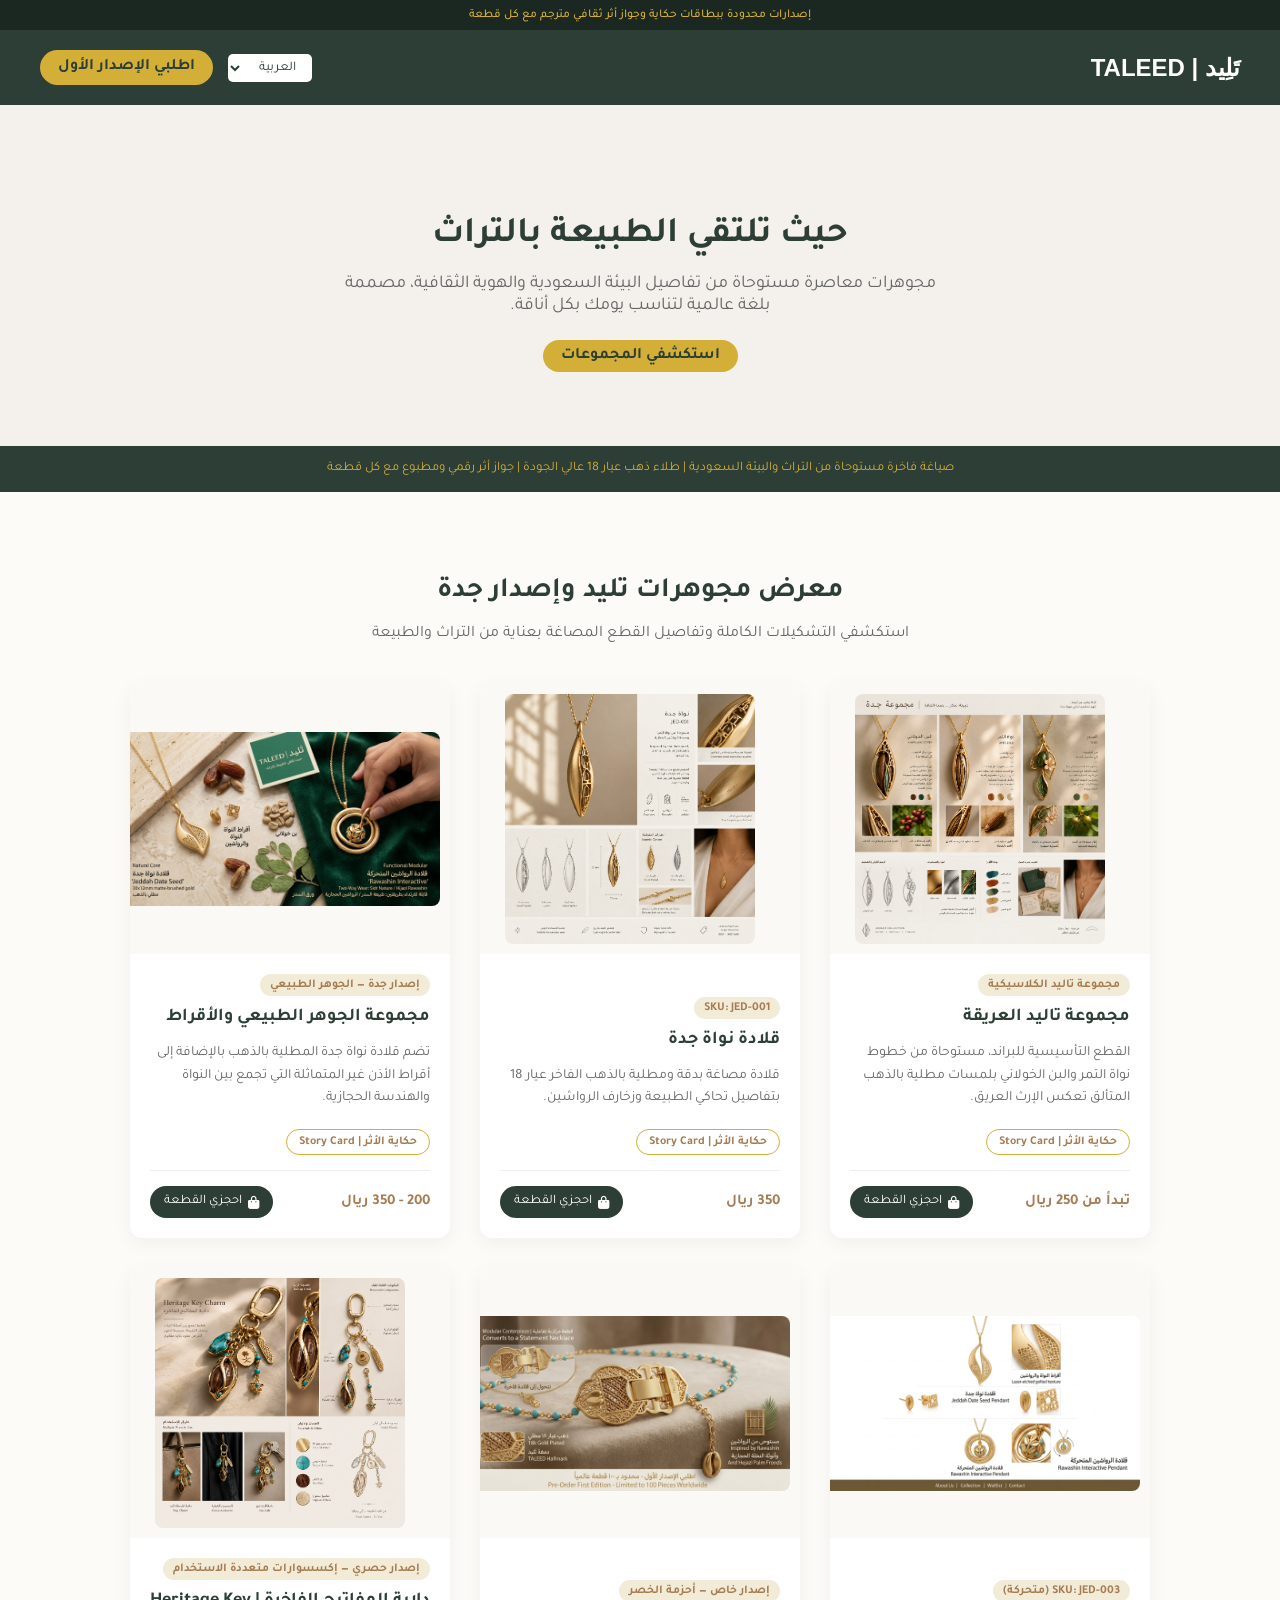
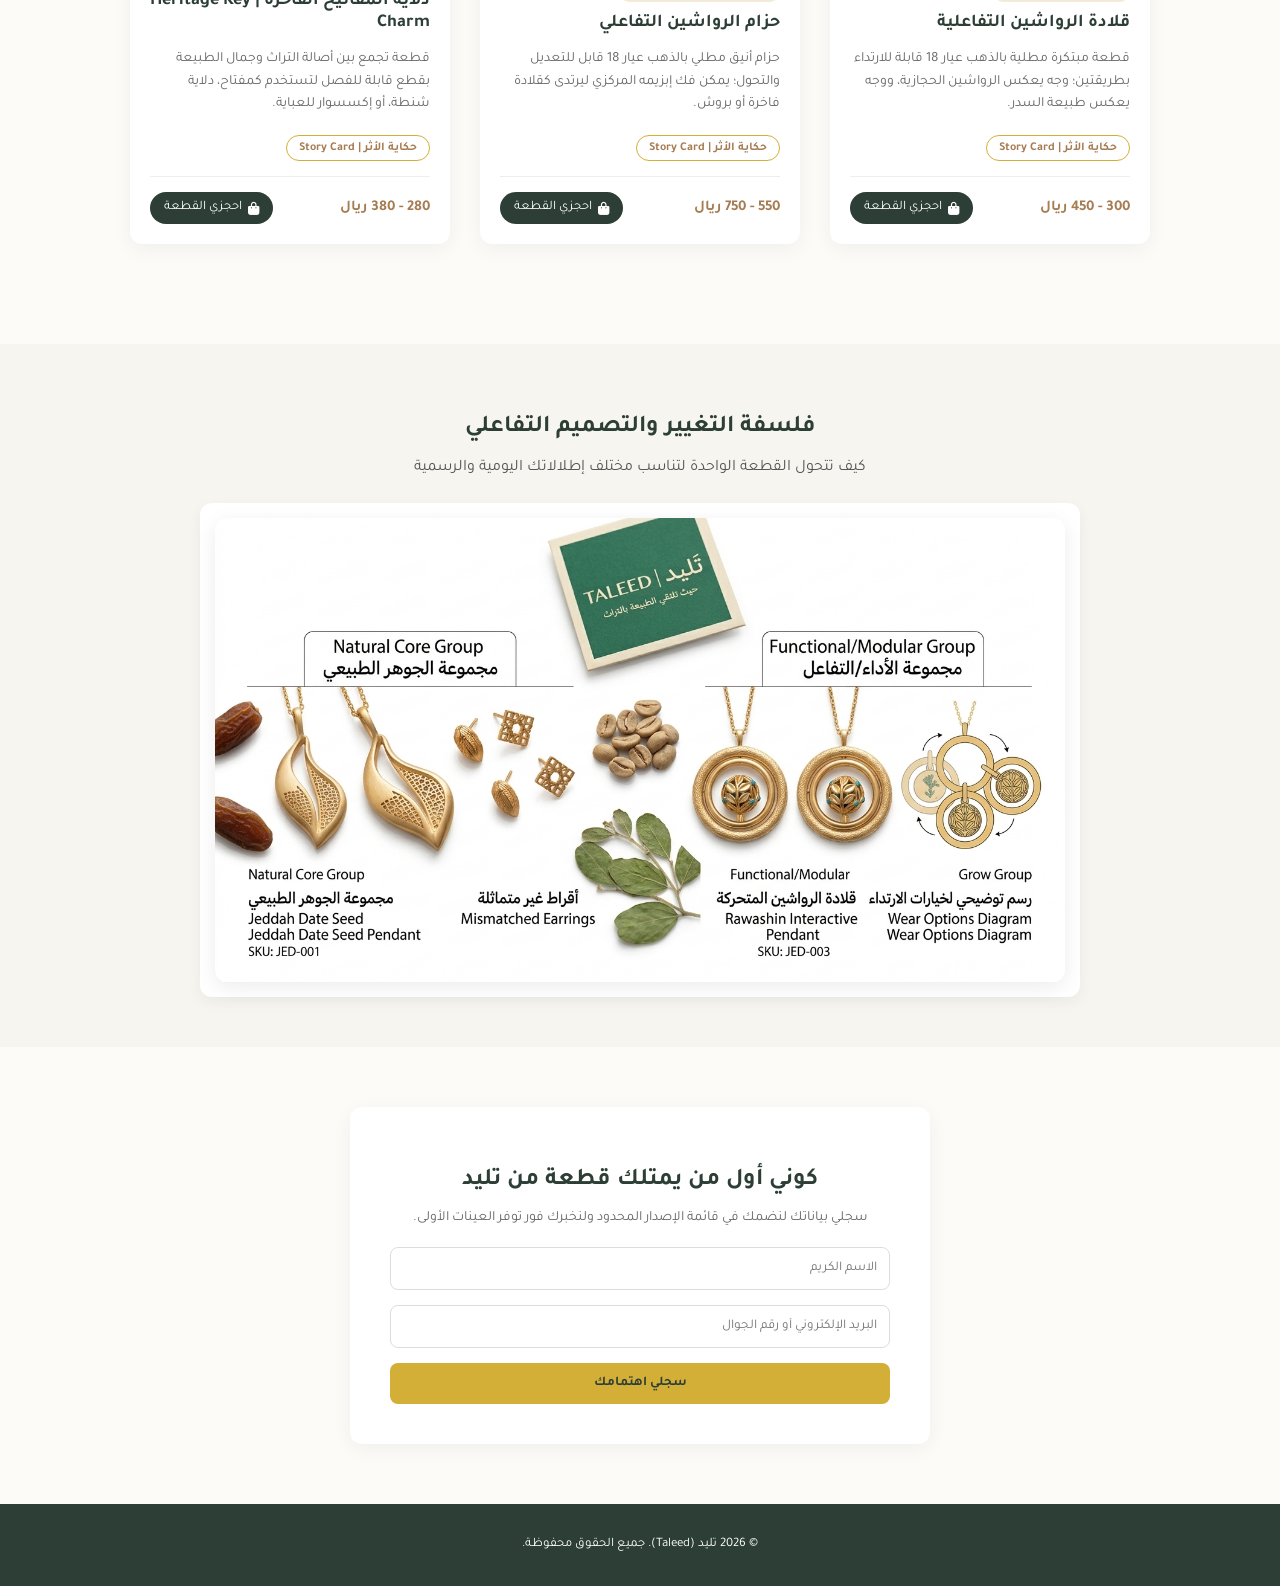
==== commit da7d59d6: "Clean up duplicated sections and fix mobile view" ====
--- a/index.html
+++ b/index.html
@@ -1,202 +1,3 @@
-<<<<<<< HEAD
-<!DOCTYPE html>
-<html lang="ar" dir="rtl">
-<head>
-    <meta charset="UTF-8">
-    <meta name="viewport" content="width=device-width, initial-scale=1.0">
-    <title>تليد | مجوهرات معاصرة مستوحاة من التراث</title>
-    <!-- استيراد الخطوط والأيقونات -->
-    <link href="https://fonts.googleapis.com/css2?family=Tajawal:wght@300;400;500;700&display=swap" rel="stylesheet">
-    <link rel="stylesheet" href="https://cdnjs.cloudflare.com/ajax/libs/font-awesome/6.4.0/css/all.min.css">
-    <link rel="stylesheet" href="style.css">
-</head>
-<body id="top">
-
-    <!-- شريط الإهداء والحصرية -->
-    <div style="background-color: #1b2822; color: #d4af37; font-size: 12px; text-align: center; padding: 8px; font-weight: 500;">
-        <span>إصدارات محدودة ببطاقات حكاية وجواز أثر ثقافي مترجم مع كل قطعة</span>
-    </div>
-
-    <!-- الهيدر -->
-    <header>
-        <h1><a href="#top" style="color: inherit; text-decoration: none;">تَلِيد | TALEED</a></h1>
-        <div class="header-right">
-            <div class="lang-selector">
-                <select id="langSelect" onchange="changeLanguage(this.value)">
-                    <option value="ar" selected>العربية</option>
-                    <option value="en">English</option>
-                </select>
-            </div>
-            <a href="#order" class="btn">اطلبي الإصدار الأول</a>
-        </div>
-    </header>
-
-    <!-- القسم الرئيسي -->
-    <section class="hero">
-        <h1>حيث تلتقي الطبيعة بالتراث</h1>
-        <p>مجوهرات معاصرة مستوحاة من تفاصيل البيئة السعودية والهوية الثقافية، مصممة بلغة عالمية لتناسب يومك بكل أناقة.</p>
-        <a href="#products" class="btn">استكشفي المجموعات</a>
-    </section>
-
-    <!-- شريط المميزات -->
-    <section style="background-color: #2c3e35; color: #d4af37; padding: 15px 20px; text-align: center; font-size: 13px;">
-        <span>صياغة فاخرة مستوحاة من التراث والبيئة السعودية | طلاء ذهب عيار 18 عالي الجودة | جواز أثر رقمي ومطبوع مع كل قطعة</span>
-    </section>
-
-    <!-- معرض المنتجات الشامل -->
-    <section id="products">
-        <h2 style="text-align: center; color: #2c3e35;">معرض مجوهرات تليد وإصدار جدة</h2>
-        <p style="text-align: center; margin-bottom: 40px; color: #666;">استكشفي التشكيلات الكاملة وتفاصيل القطع المصاغة بعناية من التراث والطبيعة</p>
-        
-        <div class="product-showcase">
-            
-            <!-- 1. مجموعة تاليد الأساسية -->
-            <div class="product-item">
-                <div class="product-visual">
-                    <img src="talid-collection.png" alt="مجموعة تاليد الأساسية">
-                </div>
-                <div class="product-info">
-                    <span class="product-tag">مجموعة تاليد الكلاسيكية</span>
-                    <h3>مجموعة تاليد العريقة</h3>
-                    <p>القطع التأسيسية للبراند، مستوحاة من خطوط نواة التمر والبن الخولاني بلمسات مطلية بالذهب المتألق تعكس الإرث العريق.</p>
-                    <div style="margin-bottom: 15px;">
-                        <button onclick="alert('حكاية الأثر الجغرافية:\nقطع تأسيسية تعبر عن أصالة النخيل وكرم الضيافة بأسلوب معاصر يناسب العواصم العالمية.')" style="background: none; border: 1px solid #d4af37; color: #a67c52; padding: 5px 12px; border-radius: 15px; cursor: pointer; font-family: Tajawal; font-size: 12px; font-weight: bold;">حكاية الأثر | Story Card</button>
-                    </div>
-                    <div class="product-actions">
-                        <span class="price">تبدأ من 250 ريال</span>
-                        <a href="#order" class="add-to-cart-btn"><i class="fas fa-shopping-bag"></i> احجزي القطعة</a>
-                    </div>
-                </div>
-            </div>
-
-            <!-- 2. قلادة نواة جدة -->
-            <div class="product-item">
-                <div class="product-visual">
-                    <img src="jed-001.png" alt="قلادة نواة جدة">
-                </div>
-                <div class="product-info">
-                    <span class="product-tag">SKU: JED-001</span>
-                    <h3>قلادة نواة جدة</h3>
-                    <p>قلادة مصاغة بدقة ومطلية بالذهب الفاخر عيار 18 بتفاصيل تحاكي الطبيعة وزخارف الرواشين.</p>
-                    <div style="margin-bottom: 15px;">
-                        <button onclick="alert('حكاية الأثر الجغرافية:\nتجمع بين انحناءات النواة وانسيابية المشربيات الحجازية في جدة التاريخية لتشكل تحفة فاخرة.')" style="background: none; border: 1px solid #d4af37; color: #a67c52; padding: 5px 12px; border-radius: 15px; cursor: pointer; font-family: Tajawal; font-size: 12px; font-weight: bold;">حكاية الأثر | Story Card</button>
-                    </div>
-                    <div class="product-actions">
-                        <span class="price">350 ريال</span>
-                        <a href="#order" class="add-to-cart-btn"><i class="fas fa-shopping-bag"></i> احجزي القطعة</a>
-                    </div>
-                </div>
-            </div>
-
-            <!-- 3. مجموعة الجوهر الطبيعي -->
-            <div class="product-item">
-                <div class="product-visual">
-                    <img src="natural-core-collection.png.jpg" alt="مجموعة الجوهر الطبيعي">
-                </div>
-                <div class="product-info">
-                    <span class="product-tag">إصدار جدة — الجوهر الطبيعي</span>
-                    <h3>مجموعة الجوهر الطبيعي والأقراط</h3>
-                    <p>تضم قلادة نواة جدة المطلية بالذهب بالإضافة إلى أقراط الأذن غير المتماثلة التي تجمع بين النواة والهندسة الحجازية.</p>
-                    <div style="margin-bottom: 15px;">
-                        <button onclick="alert('حكاية الأثر الجغرافية:\nتصميم الأقراط غير المتماثلة يعكس الفلسفة المعمارية الحديثة القائمة على التباين والتناغم.')" style="background: none; border: 1px solid #d4af37; color: #a67c52; padding: 5px 12px; border-radius: 15px; cursor: pointer; font-family: Tajawal; font-size: 12px; font-weight: bold;">حكاية الأثر | Story Card</button>
-                    </div>
-                    <div class="product-actions">
-                        <span class="price">200 - 350 ريال</span>
-                        <a href="#order" class="add-to-cart-btn"><i class="fas fa-shopping-bag"></i> احجزي القطعة</a>
-                    </div>
-                </div>
-            </div>
-
-            <!-- 4. قلادة الرواشين التفاعلية -->
-            <div class="product-item">
-                <div class="product-visual">
-                    <img id="modularPendantImg" src="rawashin-interactive.png.jpg" alt="قلادة الرواشين المتحركة">
-                </div>
-                <div class="product-info">
-                    <span class="product-tag">SKU: JED-003 (متحركة)</span>
-                    <h3>قلادة الرواشين التفاعلية</h3>
-                    <p>قطعة مبتكرة مطلية بالذهب عيار 18 قابلة للارتداء بطريقتين؛ وجه يعكس الرواشين الحجازية، ووجه يعكس طبيعة السدر.</p>
-                    <div style="margin-bottom: 15px;">
-                        <button onclick="alert('حكاية الأثر الجغرافية:\nتصميم معاصر قابل للدوران يمنحك خيار التبديل بين الأصالة الحجازية وأناقة الطبيعة بلمسة واحدة.')" style="background: none; border: 1px solid #d4af37; color: #a67c52; padding: 5px 12px; border-radius: 15px; cursor: pointer; font-family: Tajawal; font-size: 12px; font-weight: bold;">حكاية الأثر | Story Card</button>
-                    </div>
-                    <div class="product-actions">
-                        <span class="price">300 - 450 ريال</span>
-                        <a href="#order" class="add-to-cart-btn"><i class="fas fa-shopping-bag"></i> احجزي القطعة</a>
-                    </div>
-                </div>
-            </div>
-
-            <!-- 5. حزام الرواشين التفاعلي -->
-            <div class="product-item">
-                <div class="product-visual">
-                    <img src="Taleed-belt.jpg" alt="حزام الرواشين التفاعلي">
-                </div>
-                <div class="product-info">
-                    <span class="product-tag">إصدار خاص — أحزمة الخصر</span>
-                    <h3>حزام الرواشين التفاعلي</h3>
-                    <p>حزام أنيق مطلي بالذهب عيار 18 قابل للتعديل والتحول؛ يمكن فك إبزيمه المركزي ليرتدى كقلادة فاخرة أو بروش.</p>
-                    <div style="margin-bottom: 15px;">
-                        <button onclick="alert('حكاية الأثر الجغرافية:\nمستوحى من المحزم الحجازي الأصيل بإعادة صياغة عصرية تسمح بتنسيقه مع العبايات.')" style="background: none; border: 1px solid #d4af37; color: #a67c52; padding: 5px 12px; border-radius: 15px; cursor: pointer; font-family: Tajawal; font-size: 12px; font-weight: bold;">حكاية الأثر | Story Card</button>
-                    </div>
-                    <div class="product-actions">
-                        <span class="price">550 - 750 ريال</span>
-                        <a href="#order" class="add-to-cart-btn"><i class="fas fa-shopping-bag"></i> احجزي القطعة</a>
-                    </div>
-                </div>
-            </div>
-
-            <!-- 6. دلاية المفاتيح الفاخرة -->
-            <div class="product-item">
-                <div class="product-visual">
-                    <img src="Key-charm.png" alt="دلاية المفاتيح الفاخرة">
-                </div>
-                <div class="product-info">
-                    <span class="product-tag">إصدار حصري — إكسسوارات متعددة الاستخدام</span>
-                    <h3>دلاية المفاتيح الفاخرة | Heritage Key Charm</h3>
-                    <p>قطعة تجمع بين أصالة التراث وجمال الطبيعة بقطع قابلة للفصل لتستخدم كمفتاح، دلاية شنطة، أو إكسسوار للعباية.</p>
-                    <div style="margin-bottom: 15px;">
-                        <button onclick="alert('حكاية الأثر الجغرافية:\nمصاغة بذهب عيار 18 والتركواز الطبيعي، مستوحاة من عراقة النخيل والهندسة المعمارية.')" style="background: none; border: 1px solid #d4af37; color: #a67c52; padding: 5px 12px; border-radius: 15px; cursor: pointer; font-family: Tajawal; font-size: 12px; font-weight: bold;">حكاية الأثر | Story Card</button>
-                    </div>
-                    <div class="product-actions">
-                        <span class="price">280 - 380 ريال</span>
-                        <a href="#order" class="add-to-cart-btn"><i class="fas fa-shopping-bag"></i> احجزي القطعة</a>
-                    </div>
-                </div>
-            </div>
-
-        </div>
-    </section>
-
-    <!-- قسم فلسفة التغيير والتصميم التفاعلي (الرسم التوضيحي) -->
-    <section class="diagram-section" style="background-color: #f7f5f0; padding: 50px 20px; text-align: center;">
-        <h2 style="color: #2c3e35; font-family: Tajawal; margin-bottom: 10px;">فلسفة التغيير والتصميم التفاعلي</h2>
-        <p style="margin-bottom: 25px; color: #555;">كيف تتحول القطعة الواحدة لتناسب مختلف إطلالاتك اليومية والرسمية</p>
-        <div class="img-container" style="max-width: 850px; margin: 0 auto;">
-            <img src="wear-options-diagram.png.jpg" alt="رسم توضيحي لخيارات الارتداء" style="width: 100%; border-radius: 12px; box-shadow: 0 5px 20px rgba(0,0,0,0.08);">
-        </div>
-    </section>
-
-    <!-- قسم الطلب المسبق -->
-    <section id="order">
-        <div class="waitlist">
-            <h2>كوني أول من يمتلك قطعة من تليد</h2>
-            <p>سجلي بياناتك لنضمك في قائمة الإصدار المحدود ولنخبرك فور توفر العينات الأولى.</p>
-            <form onsubmit="handleFormSubmit(event)">
-                <input type="text" id="nameInput" placeholder="الاسم الكريم" required>
-                <input type="email" id="emailInput" placeholder="البريد الإلكتروني أو رقم الجوال" required>
-                <button type="submit" class="btn" style="background-color: #D4AF37; color: #2C3E35;">سجلي اهتمامك</button>
-            </form>
-        </div>
-    </section>
-
-    <footer>
-        <p>&copy; 2026 تليد (Taleed). جميع الحقوق محفوظة.</p>
-    </footer>
-
-    <script src="script.js"></script>
-</body>
-</html>
-=======
 <!DOCTYPE html>
 <html lang="ar" dir="rtl">
 <head>
@@ -251,7 +52,7 @@
             <!-- 1. مجموعة تاليد الأساسية -->
             <div class="product-item">
                 <div class="product-visual">
-                    <img src="images/talid-collection.png" alt="مجموعة تاليد الأساسية">
+                    <img src="talid-collection.png" alt="مجموعة تاليد الأساسية">
                 </div>
                 <div class="product-info">
                     <span class="product-tag">مجموعة تاليد الكلاسيكية</span>
@@ -270,7 +71,7 @@
             <!-- 2. قلادة نواة جدة -->
             <div class="product-item">
                 <div class="product-visual">
-                    <img src="images/jed-001.png" alt="قلادة نواة جدة">
+                    <img src="jed-001.png" alt="قلادة نواة جدة">
                 </div>
                 <div class="product-info">
                     <span class="product-tag">SKU: JED-001</span>
@@ -289,7 +90,7 @@
             <!-- 3. مجموعة الجوهر الطبيعي -->
             <div class="product-item">
                 <div class="product-visual">
-                    <img src="images/natural-core-collection.png.jpg" alt="مجموعة الجوهر الطبيعي">
+                    <img src="natural-core-collection.png.jpg" alt="مجموعة الجوهر الطبيعي">
                 </div>
                 <div class="product-info">
                     <span class="product-tag">إصدار جدة — الجوهر الطبيعي</span>
@@ -308,7 +109,7 @@
             <!-- 4. قلادة الرواشين التفاعلية -->
             <div class="product-item">
                 <div class="product-visual">
-                    <img id="modularPendantImg" src="images/rawashin-interactive.png.jpg" alt="قلادة الرواشين المتحركة">
+                    <img id="modularPendantImg" src="rawashin-interactive.png.jpg" alt="قلادة الرواشين المتحركة">
                 </div>
                 <div class="product-info">
                     <span class="product-tag">SKU: JED-003 (متحركة)</span>
@@ -327,7 +128,7 @@
             <!-- 5. حزام الرواشين التفاعلي -->
             <div class="product-item">
                 <div class="product-visual">
-                    <img src="images/Taleed-belt.jpg" alt="حزام الرواشين التفاعلي">
+                    <img src="Taleed-belt.jpg" alt="حزام الرواشين التفاعلي">
                 </div>
                 <div class="product-info">
                     <span class="product-tag">إصدار خاص — أحزمة الخصر</span>
@@ -346,7 +147,7 @@
             <!-- 6. دلاية المفاتيح الفاخرة -->
             <div class="product-item">
                 <div class="product-visual">
-                    <img src="images/Key-charm.png" alt="دلاية المفاتيح الفاخرة">
+                    <img src="Key-charm.png" alt="دلاية المفاتيح الفاخرة">
                 </div>
                 <div class="product-info">
                     <span class="product-tag">إصدار حصري — إكسسوارات متعددة الاستخدام</span>
@@ -365,12 +166,12 @@
         </div>
     </section>
 
-    <!-- قسم فلسفة التغيير والتصميم التفاعلي (الرسم التوضيحي) -->
+    <!-- قسم فلسفة التغيير والتصميم التفاعلي -->
     <section class="diagram-section" style="background-color: #f7f5f0; padding: 50px 20px; text-align: center;">
         <h2 style="color: #2c3e35; font-family: Tajawal; margin-bottom: 10px;">فلسفة التغيير والتصميم التفاعلي</h2>
         <p style="margin-bottom: 25px; color: #555;">كيف تتحول القطعة الواحدة لتناسب مختلف إطلالاتك اليومية والرسمية</p>
         <div class="img-container" style="max-width: 850px; margin: 0 auto;">
-            <img src="images/wear-options-diagram.png.jpg" alt="رسم توضيحي لخيارات الارتداء - فلسفة التغيير والتصميم التفاعلي" style="width: 100%; border-radius: 12px; box-shadow: 0 5px 20px rgba(0,0,0,0.08);">
+            <img src="wear-options-diagram.png.jpg" alt="رسم توضيحي لخيارات الارتداء" style="width: 100%; border-radius: 12px; box-shadow: 0 5px 20px rgba(0,0,0,0.08);">
         </div>
     </section>
 
@@ -393,5 +194,4 @@
 
     <script src="script.js"></script>
 </body>
-</html>
->>>>>>> a08150c (إضافة صفحة القصة الصوتية)
+</html>
--- a/style.css
+++ b/style.css
@@ -1,318 +1,3 @@
-<<<<<<< HEAD
-/* التنسيقات العامة للموقع */
-body {
-    font-family: 'Tajawal', sans-serif;
-    background-color: #fcfbf8;
-    color: #2c3e35;
-    margin: 0;
-    padding: 0;
-    direction: rtl;
-    text-align: right;
-}
-
-header {
-    display: flex;
-    justify-content: space-between;
-    align-items: center;
-    padding: 20px 40px;
-    background-color: #2c3e35;
-    color: #fff;
-}
-
-header h1 {
-    font-family: 'Montserrat', sans-serif;
-    font-size: 24px;
-    margin: 0;
-}
-
-.header-right {
-    display: flex;
-    align-items: center;
-    gap: 15px;
-}
-
-.lang-selector select {
-    padding: 6px 12px;
-    border-radius: 5px;
-    border: none;
-    background-color: #fff;
-    color: #2c3e35;
-    font-family: 'Tajawal', sans-serif;
-    cursor: pointer;
-}
-
-.btn {
-    padding: 8px 18px;
-    background-color: #d4af37;
-    color: #2c3e35;
-    border-radius: 20px;
-    text-decoration: none;
-    font-weight: bold;
-    transition: 0.3s;
-}
-
-.btn:hover {
-    background-color: #c59b27;
-}
-
-.hero {
-    text-align: center;
-    padding: 80px 20px;
-    background-color: #f4f0eb;
-}
-
-.hero h1 {
-    font-size: 36px;
-    color: #2c3e35;
-    margin-bottom: 15px;
-}
-
-.hero p {
-    font-size: 18px;
-    color: #666;
-    max-width: 600px;
-    margin: 0 auto 30px auto;
-}
-
-/* تنسيقات قسم المنتجات والمعرض */
-#products {
-    padding: 60px 20px;
-    max-width: 1200px;
-    margin: 0 auto;
-}
-
-#products h2 {
-    text-align: center;
-    font-size: 28px;
-    margin-bottom: 10px;
-    color: #2c3e35;
-}
-
-.product-showcase {
-    display: flex;
-    flex-wrap: wrap;
-    justify-content: center;
-    gap: 30px;
-}
-
-.product-item {
-    width: 320px;
-    background-color: #fff;
-    border-radius: 12px;
-    box-shadow: 0 5px 20px rgba(0,0,0,0.05);
-    overflow: hidden;
-    display: flex;
-    flex-direction: column;
-    justify-content: space-between;
-}
-
-/* تعديل مقاسات وحجم الصور لتظهر بشكل متناسق وثابت */
-.product-visual {
-    width: 100%;
-    height: 250px; /* ارتفاع ثابت لعرض الكارت */
-    background-color: #faf9f6;
-    display: flex;
-    justify-content: center;
-    align-items: center;
-    overflow: hidden;
-    padding: 10px;
-}
-
-.product-visual img {
-    max-width: 100%;
-    max-height: 100%;
-    object-fit: contain; /* يمنع تمدد الصورة أو ميلانها ويحافظ على أبعادها */
-    border-radius: 8px;
-}
-
-.product-info {
-    padding: 20px;
-}
-
-.product-tag {
-    display: inline-block;
-    padding: 4px 10px;
-    background-color: #f1ebd8;
-    color: #a67c52;
-    border-radius: 20px;
-    font-size: 12px;
-    font-weight: bold;
-    margin-bottom: 10px;
-}
-
-.product-info h3 {
-    font-size: 18px;
-    margin: 0 0 10px 0;
-    color: #2c3e35;
-}
-
-.product-info p {
-    font-size: 14px;
-    color: #666;
-    margin-bottom: 20px;
-    line-height: 1.6;
-}
-
-.product-actions {
-    display: flex;
-    justify-content: space-between;
-    align-items: center;
-    border-top: 1px solid #eee;
-    padding-top: 15px;
-}
-
-.price {
-    font-weight: bold;
-    color: #a67c52;
-    font-size: 15px;
-}
-
-.add-to-cart-btn {
-    padding: 8px 14px;
-    background-color: #2c3e35;
-    color: #fff;
-    border-radius: 20px;
-    text-decoration: none;
-    font-size: 13px;
-    display: flex;
-    align-items: center;
-    gap: 6px;
-    transition: 0.3s;
-}
-
-.add-to-cart-btn:hover {
-    background-color: #a67c52;
-}
-
-/* قسم الرسم التوضيحي لطرق الارتداء */
-.diagram-section {
-    background-color: #f7f5f0;
-    padding: 60px 20px;
-    text-align: center;
-    margin-top: 40px;
-}
-
-.diagram-section h2 {
-    color: #2c3e35;
-    margin-bottom: 10px;
-}
-
-.img-container {
-    max-width: 800px;
-    margin: 0 auto;
-    background: #fff;
-    padding: 15px;
-    border-radius: 12px;
-    box-shadow: 0 5px 15px rgba(0,0,0,0.05);
-}
-
-.img-container img {
-    width: 100%;
-    height: auto;
-    border-radius: 8px;
-    display: block;
-}
-
-/* قسم قائمة الانتظار */
-#order {
-    padding: 60px 20px;
-    text-align: center;
-}
-
-.waitlist {
-    max-width: 500px;
-    margin: 0 auto;
-    background: #fff;
-    padding: 40px;
-    border-radius: 12px;
-    box-shadow: 0 5px 20px rgba(0,0,0,0.05);
-}
-
-.waitlist h2 {
-    margin-bottom: 10px;
-    color: #2c3e35;
-}
-
-.waitlist p {
-    color: #666;
-    margin-bottom: 20px;
-    font-size: 14px;
-}
-
-.waitlist form {
-    display: flex;
-    flex-direction: column;
-    gap: 15px;
-}
-
-.waitlist input {
-    padding: 12px;
-    border: 1px solid #ddd;
-    border-radius: 8px;
-    font-family: 'Tajawal', sans-serif;
-    outline: none;
-}
-
-.waitlist button {
-    padding: 12px;
-    border: none;
-    border-radius: 8px;
-    cursor: pointer;
-    font-weight: bold;
-    font-family: 'Tajawal', sans-serif;
-    transition: 0.3s;
-}
-
-.waitlist button:hover {
-    opacity: 0.9;
-}
-
-footer {
-    text-align: center;
-    padding: 20px;
-    background-color: #2c3e35;
-    color: #fff;
-    font-size: 13px;
-}
-/* تنسيق مبدل طرق الارتداء التفاعلي */
-.modular-toggle-container {
-    display: flex;
-    justify-content: center;
-    gap: 8px;
-    padding: 10px;
-    background-color: #f7f5f0;
-    border-bottom: 1px solid #eee;
-}
-
-.toggle-btn {
-    background-color: transparent;
-    border: 1px solid #d4af37;
-    color: #2c3e35;
-    padding: 6px 12px;
-    border-radius: 20px;
-    font-size: 11px;
-    font-family: 'Tajawal', sans-serif;
-    font-weight: bold;
-    cursor: pointer;
-    transition: all 0.3s ease;
-}
-
-.toggle-btn.active, .toggle-btn:hover {
-    background-color: #2c3e35;
-    color: #d4af37;
-    border-color: #2c3e35;
-}
-
-/* تأثير التلاشي عند تغيير الصورة */
-.fade-in-img {
-    animation: fadeIn 0.4s ease-in-out;
-}
-
-@keyframes fadeIn {
-    from { opacity: 0.4; }
-    to { opacity: 1; }
-}
-=======
 /* التنسيقات العامة للموقع */
 body {
     font-family: 'Tajawal', sans-serif;
@@ -626,4 +311,3 @@
     from { opacity: 0.4; }
     to { opacity: 1; }
 }
->>>>>>> a08150c (إضافة صفحة القصة الصوتية)
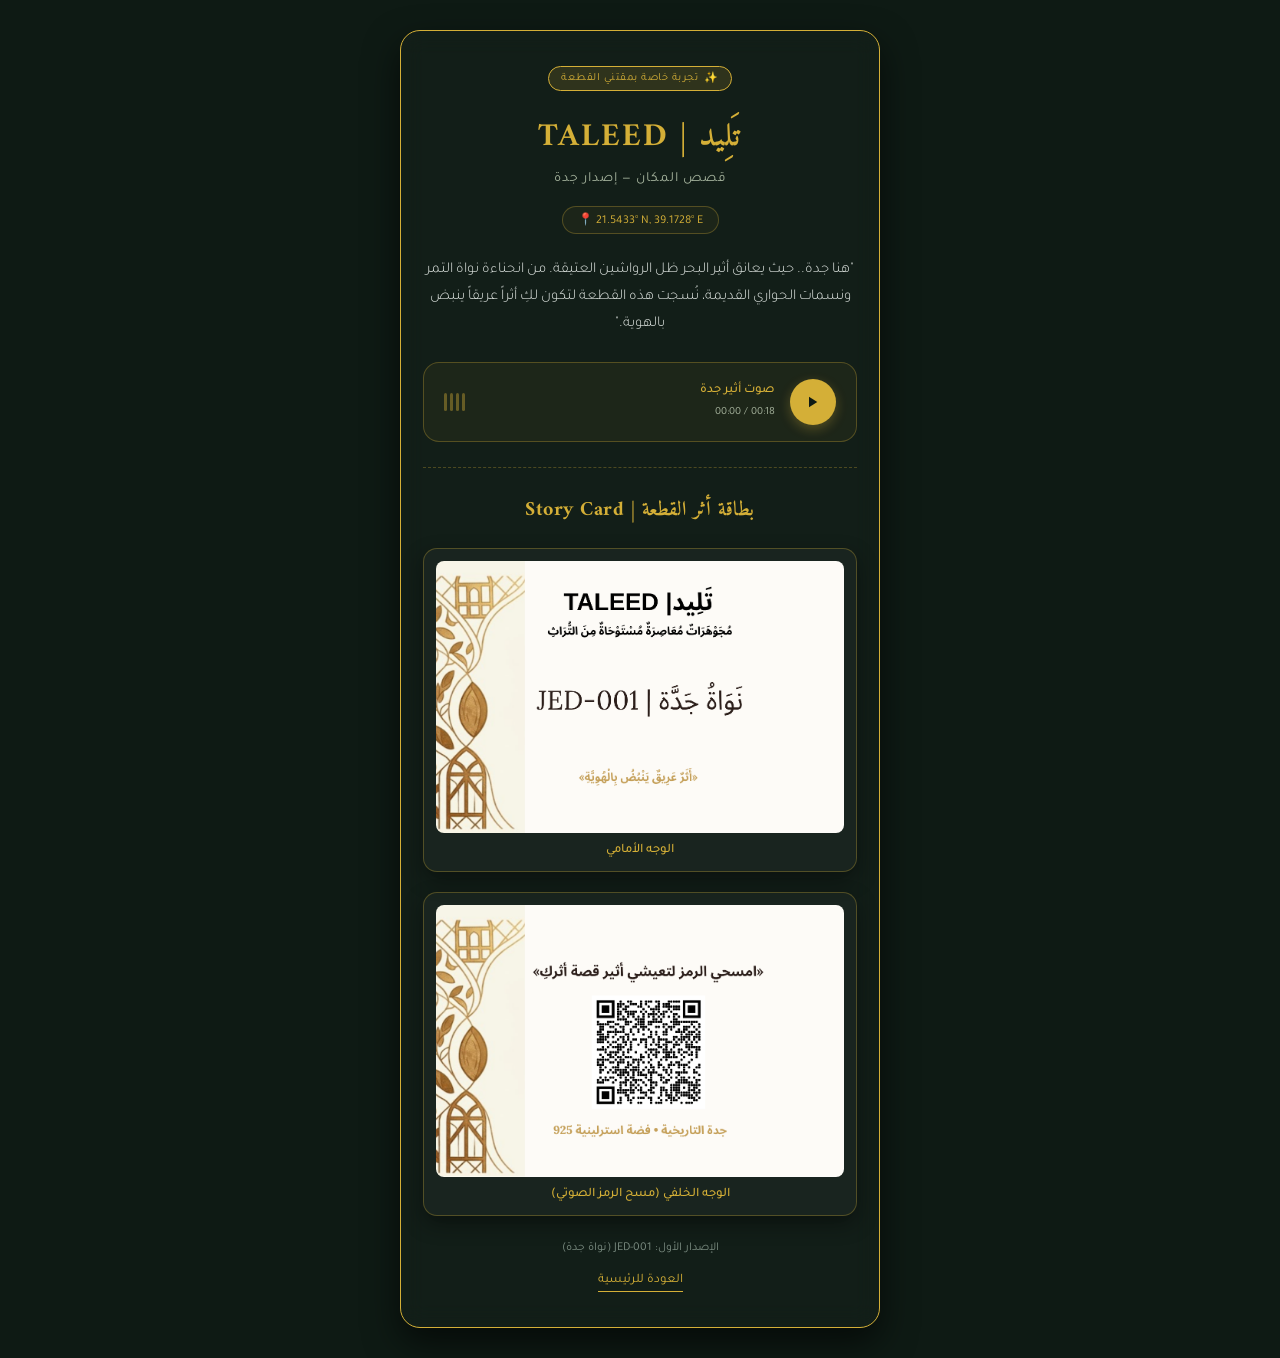
==== commit eb65d0d1: "Update index.html" ====
--- a/index.html
+++ b/index.html
@@ -3,195 +3,337 @@
 <head>
     <meta charset="UTF-8">
     <meta name="viewport" content="width=device-width, initial-scale=1.0">
-    <title>تليد | مجوهرات معاصرة مستوحاة من التراث</title>
-    <!-- استيراد الخطوط والأيقونات -->
-    <link href="https://fonts.googleapis.com/css2?family=Tajawal:wght@300;400;500;700&display=swap" rel="stylesheet">
-    <link rel="stylesheet" href="https://cdnjs.cloudflare.com/ajax/libs/font-awesome/6.4.0/css/all.min.css">
-    <link rel="stylesheet" href="style.css">
+    <meta name="robots" content="noindex, nofollow">
+    <title>تليد | صوت المكان — إصدار جدة</title>
+    <link href="https://fonts.googleapis.com/css2?family=Tajawal:wght@300;400;500;700&family=Amiri:wght@400;700&display=swap" rel="stylesheet">
+    <style>
+        * {
+            box-sizing: border-box;
+            margin: 0;
+            padding: 0;
+            font-family: 'Tajawal', sans-serif;
+        }
+        body {
+            background-color: #0E1A14; /* الأخضر الزيتي الداكن الفاخر */
+            color: #F4F1EA;
+            display: flex;
+            justify-content: center;
+            align-items: center;
+            min-height: 100vh;
+            padding: 30px 15px;
+            text-align: center;
+        }
+        .container {
+            max-width: 480px;
+            width: 100%;
+            background: rgba(255, 255, 255, 0.02);
+            border: 1px solid #D4AF37;
+            padding: 35px 22px;
+            border-radius: 20px;
+            box-shadow: 0 15px 35px rgba(0,0,0,0.6);
+            backdrop-filter: blur(12px);
+            position: relative;
+        }
+        .exclusive-badge {
+            display: inline-flex;
+            align-items: center;
+            gap: 6px;
+            background: rgba(212, 175, 55, 0.15);
+            color: #D4AF37;
+            border: 1px solid #D4AF37;
+            font-size: 11px;
+            padding: 4px 12px;
+            border-radius: 50px;
+            margin-bottom: 18px;
+            letter-spacing: 0.5px;
+        }
+        .logo {
+            font-size: 32px;
+            font-weight: 700;
+            color: #D4AF37;
+            letter-spacing: 2px;
+            margin-bottom: 6px;
+            font-family: 'Amiri', serif;
+        }
+        .subtitle {
+            font-size: 14px;
+            color: #A3B19B;
+            margin-bottom: 18px;
+            letter-spacing: 1px;
+        }
+        .coordinates {
+            font-size: 12px;
+            color: #D4AF37;
+            border: 1px solid rgba(212, 175, 55, 0.3);
+            display: inline-block;
+            padding: 5px 15px;
+            border-radius: 20px;
+            margin-bottom: 22px;
+            background: rgba(212, 175, 55, 0.05);
+            direction: ltr;
+        }
+        .story-text {
+            font-size: 15px;
+            line-height: 1.8;
+            color: #E2E8E4;
+            margin-bottom: 25px;
+            font-weight: 300;
+        }
+
+        /* --- مشغل صوت فاخر ومخصص --- */
+        .custom-audio-container {
+            background: rgba(212, 175, 55, 0.06);
+            border: 1px solid rgba(212, 175, 55, 0.3);
+            border-radius: 16px;
+            padding: 16px 20px;
+            margin-bottom: 25px;
+            display: flex;
+            align-items: center;
+            justify-content: space-between;
+            gap: 15px;
+        }
+        .play-btn {
+            background: #D4AF37;
+            border: none;
+            width: 46px;
+            height: 46px;
+            border-radius: 50%;
+            display: flex;
+            justify-content: center;
+            align-items: center;
+            cursor: pointer;
+            transition: all 0.3s ease;
+            box-shadow: 0 4px 12px rgba(212, 175, 55, 0.3);
+            flex-shrink: 0;
+        }
+        .play-btn:hover {
+            transform: scale(1.05);
+            background: #e5c158;
+        }
+        .play-btn svg {
+            fill: #0E1A14;
+            width: 18px;
+            height: 18px;
+            margin-left: -2px; /* ضبط محاذاة سهم التشغيل */
+        }
+        .play-btn.playing svg {
+            margin-left: 0;
+        }
+        .audio-info {
+            flex-grow: 1;
+            text-align: right;
+        }
+        .audio-title {
+            font-size: 13px;
+            color: #D4AF37;
+            font-weight: 500;
+            margin-bottom: 4px;
+        }
+        .audio-timer {
+            font-size: 11px;
+            color: #A3B19B;
+            direction: ltr;
+            display: inline-block;
+        }
+        /* موجات صوتية تفاعلية */
+        .sound-wave {
+            display: flex;
+            align-items: center;
+            gap: 3px;
+            height: 18px;
+        }
+        .sound-wave span {
+            width: 3px;
+            height: 100%;
+            background-color: rgba(212, 175, 55, 0.4);
+            border-radius: 3px;
+            transition: height 0.2s ease;
+        }
+        .sound-wave.active span {
+            background-color: #D4AF37;
+            animation: wave 1.2s infinite ease-in-out alternate;
+        }
+        .sound-wave.active span:nth-child(1) { animation-delay: 0.1s; }
+        .sound-wave.active span:nth-child(2) { animation-delay: 0.3s; }
+        .sound-wave.active span:nth-child(3) { animation-delay: 0.2s; }
+        .sound-wave.active span:nth-child(4) { animation-delay: 0.4s; }
+
+        @keyframes wave {
+            0% { height: 4px; }
+            100% { height: 18px; }
+        }
+
+        /* --- قسم عرض البطاقة --- */
+        .story-card-section {
+            margin: 25px 0 20px 0;
+            padding-top: 25px;
+            border-top: 1px dashed rgba(212, 175, 55, 0.3);
+        }
+        .card-title {
+            font-family: 'Amiri', serif;
+            color: #D4AF37;
+            margin-bottom: 20px;
+            font-size: 20px;
+            letter-spacing: 0.5px;
+        }
+        .cards-wrapper {
+            display: flex;
+            flex-direction: column;
+            gap: 20px;
+            align-items: center;
+        }
+        .card-item {
+            background: rgba(253, 251, 247, 0.03);
+            padding: 12px;
+            border-radius: 14px;
+            border: 1px solid rgba(212, 175, 55, 0.3);
+            box-shadow: 0 8px 20px rgba(0, 0, 0, 0.4);
+            width: 100%;
+            transition: transform 0.3s ease, border-color 0.3s ease;
+        }
+        .card-item:hover {
+            transform: translateY(-3px);
+            border-color: #D4AF37;
+        }
+        .card-item img {
+            width: 100%;
+            height: auto;
+            border-radius: 8px;
+            display: block;
+        }
+        .card-label {
+            margin-top: 10px;
+            font-size: 13px;
+            color: #D4AF37;
+            font-weight: 500;
+        }
+
+        .footer-note {
+            margin-top: 25px;
+            font-size: 12px;
+            color: #7A8B80;
+        }
+        .btn-back {
+            display: inline-block;
+            margin-top: 18px;
+            color: #D4AF37;
+            text-decoration: none;
+            font-size: 13px;
+            border-bottom: 1px solid #D4AF37;
+            padding-bottom: 2px;
+            transition: opacity 0.2s;
+        }
+        .btn-back:hover {
+            opacity: 0.8;
+        }
+    </style>
 </head>
-<body id="top">
-
-    <!-- شريط الإهداء والحصرية -->
-    <div style="background-color: #1b2822; color: #d4af37; font-size: 12px; text-align: center; padding: 8px; font-weight: 500;">
-        <span>إصدارات محدودة ببطاقات حكاية وجواز أثر ثقافي مترجم مع كل قطعة</span>
-    </div>
-
-    <!-- الهيدر -->
-    <header>
-        <h1><a href="#top" style="color: inherit; text-decoration: none;">تَلِيد | TALEED</a></h1>
-        <div class="header-right">
-            <div class="lang-selector">
-                <select id="langSelect" onchange="changeLanguage(this.value)">
-                    <option value="ar" selected>العربية</option>
-                    <option value="en">English</option>
-                </select>
+<body>
+
+    <div class="container">
+        <!-- وسام الحصرية للعميل -->
+        <div class="exclusive-badge">
+            <span>✨</span> تجربة خاصة بمقتني القطعة
+        </div>
+
+        <div class="logo">تَلِيد | TALEED</div>
+        <div class="subtitle">قصص المكان — إصدار جدة</div>
+        
+        <div class="coordinates">📍 21.5433° N, 39.1728° E</div>
+
+        <p class="story-text">
+            "هنا جدة.. حيث يعانق أثير البحر ظل الرواشين العتيقة. من انحناءة نواة التمر ونسمات الحواري القديمة، نُسجت هذه القطعة لتكون لكِ أثراً عريقاً ينبض بالهوية."
+        </p>
+
+        <!-- مشغل الصوت الفاخر التفاعلي -->
+        <div class="custom-audio-container">
+            <button class="play-btn" id="playBtn" onclick="toggleAudio()" aria-label="تشغيل الصوت">
+                <!-- أيقونة التشغيل الافتراضية -->
+                <svg id="playIcon" viewBox="0 0 24 24"><path d="M8 5v14l11-7z"/></svg>
+            </button>
+            
+            <div class="audio-info">
+                <div class="audio-title">صوت أثير جدة</div>
+                <div class="audio-timer" id="audioTimer">00:00 / 00:18</div>
             </div>
-            <a href="#order" class="btn">اطلبي الإصدار الأول</a>
+
+            <!-- موجات صوتية تتفاعل عند التشغيل -->
+            <div class="sound-wave" id="soundWave">
+                <span></span><span></span><span></span><span></span>
+            </div>
+
+            <!-- عنصر الصوت المخفي الذي يتم التحكم به بالجافاسكريبت -->
+            <audio id="taleedAudio">
+                <source src="audio-jeddah.mp3?v=2" type="audio/mpeg">
+                متصفحك لا يدعم تشغيل المقطع الصوتي.
+            </audio>
         </div>
-    </header>
-
-    <!-- القسم الرئيسي -->
-    <section class="hero">
-        <h1>حيث تلتقي الطبيعة بالتراث</h1>
-        <p>مجوهرات معاصرة مستوحاة من تفاصيل البيئة السعودية والهوية الثقافية، مصممة بلغة عالمية لتناسب يومك بكل أناقة.</p>
-        <a href="#products" class="btn">استكشفي المجموعات</a>
-    </section>
-
-    <!-- شريط المميزات -->
-    <section style="background-color: #2c3e35; color: #d4af37; padding: 15px 20px; text-align: center; font-size: 13px;">
-        <span>صياغة فاخرة مستوحاة من التراث والبيئة السعودية | طلاء ذهب عيار 18 عالي الجودة | جواز أثر رقمي ومطبوع مع كل قطعة</span>
-    </section>
-
-    <!-- معرض المنتجات الشامل -->
-    <section id="products">
-        <h2 style="text-align: center; color: #2c3e35;">معرض مجوهرات تليد وإصدار جدة</h2>
-        <p style="text-align: center; margin-bottom: 40px; color: #666;">استكشفي التشكيلات الكاملة وتفاصيل القطع المصاغة بعناية من التراث والطبيعة</p>
-        
-        <div class="product-showcase">
+
+        <!-- قسم بطاقات القصة المدمجة -->
+        <div class="story-card-section">
+            <h3 class="card-title">بطاقة أثر القطعة | Story Card</h3>
             
-            <!-- 1. مجموعة تاليد الأساسية -->
-            <div class="product-item">
-                <div class="product-visual">
-                    <img src="talid-collection.png" alt="مجموعة تاليد الأساسية">
+            <div class="cards-wrapper">
+                <!-- الوجه الأمامي -->
+                <div class="card-item">
+                    <img src="images/card-front.png" alt="بطاقة تليد - الوجه الأمامي">
+                    <p class="card-label">الوجه الأمامي</p>
                 </div>
-                <div class="product-info">
-                    <span class="product-tag">مجموعة تاليد الكلاسيكية</span>
-                    <h3>مجموعة تاليد العريقة</h3>
-                    <p>القطع التأسيسية للبراند، مستوحاة من خطوط نواة التمر والبن الخولاني بلمسات مطلية بالذهب المتألق تعكس الإرث العريق.</p>
-                    <div style="margin-bottom: 15px;">
-                        <button onclick="alert('حكاية الأثر الجغرافية:\nقطع تأسيسية تعبر عن أصالة النخيل وكرم الضيافة بأسلوب معاصر يناسب العواصم العالمية.')" style="background: none; border: 1px solid #d4af37; color: #a67c52; padding: 5px 12px; border-radius: 15px; cursor: pointer; font-family: Tajawal; font-size: 12px; font-weight: bold;">حكاية الأثر | Story Card</button>
-                    </div>
-                    <div class="product-actions">
-                        <span class="price">تبدأ من 250 ريال</span>
-                        <a href="#order" class="add-to-cart-btn"><i class="fas fa-shopping-bag"></i> احجزي القطعة</a>
-                    </div>
+
+                <!-- الوجه الخلفي مع QR Code -->
+                <div class="card-item">
+                    <img src="images/card-back.png" alt="بطاقة تليد - الوجه الخلفي والرمز التفاعلي">
+                    <p class="card-label">الوجه الخلفي (مسح الرمز الصوتي)</p>
                 </div>
             </div>
-
-            <!-- 2. قلادة نواة جدة -->
-            <div class="product-item">
-                <div class="product-visual">
-                    <img src="jed-001.png" alt="قلادة نواة جدة">
-                </div>
-                <div class="product-info">
-                    <span class="product-tag">SKU: JED-001</span>
-                    <h3>قلادة نواة جدة</h3>
-                    <p>قلادة مصاغة بدقة ومطلية بالذهب الفاخر عيار 18 بتفاصيل تحاكي الطبيعة وزخارف الرواشين.</p>
-                    <div style="margin-bottom: 15px;">
-                        <button onclick="alert('حكاية الأثر الجغرافية:\nتجمع بين انحناءات النواة وانسيابية المشربيات الحجازية في جدة التاريخية لتشكل تحفة فاخرة.')" style="background: none; border: 1px solid #d4af37; color: #a67c52; padding: 5px 12px; border-radius: 15px; cursor: pointer; font-family: Tajawal; font-size: 12px; font-weight: bold;">حكاية الأثر | Story Card</button>
-                    </div>
-                    <div class="product-actions">
-                        <span class="price">350 ريال</span>
-                        <a href="#order" class="add-to-cart-btn"><i class="fas fa-shopping-bag"></i> احجزي القطعة</a>
-                    </div>
-                </div>
-            </div>
-
-            <!-- 3. مجموعة الجوهر الطبيعي -->
-            <div class="product-item">
-                <div class="product-visual">
-                    <img src="natural-core-collection.png.jpg" alt="مجموعة الجوهر الطبيعي">
-                </div>
-                <div class="product-info">
-                    <span class="product-tag">إصدار جدة — الجوهر الطبيعي</span>
-                    <h3>مجموعة الجوهر الطبيعي والأقراط</h3>
-                    <p>تضم قلادة نواة جدة المطلية بالذهب بالإضافة إلى أقراط الأذن غير المتماثلة التي تجمع بين النواة والهندسة الحجازية.</p>
-                    <div style="margin-bottom: 15px;">
-                        <button onclick="alert('حكاية الأثر الجغرافية:\nتصميم الأقراط غير المتماثلة يعكس الفلسفة المعمارية الحديثة القائمة على التباين والتناغم.')" style="background: none; border: 1px solid #d4af37; color: #a67c52; padding: 5px 12px; border-radius: 15px; cursor: pointer; font-family: Tajawal; font-size: 12px; font-weight: bold;">حكاية الأثر | Story Card</button>
-                    </div>
-                    <div class="product-actions">
-                        <span class="price">200 - 350 ريال</span>
-                        <a href="#order" class="add-to-cart-btn"><i class="fas fa-shopping-bag"></i> احجزي القطعة</a>
-                    </div>
-                </div>
-            </div>
-
-            <!-- 4. قلادة الرواشين التفاعلية -->
-            <div class="product-item">
-                <div class="product-visual">
-                    <img id="modularPendantImg" src="rawashin-interactive.png.jpg" alt="قلادة الرواشين المتحركة">
-                </div>
-                <div class="product-info">
-                    <span class="product-tag">SKU: JED-003 (متحركة)</span>
-                    <h3>قلادة الرواشين التفاعلية</h3>
-                    <p>قطعة مبتكرة مطلية بالذهب عيار 18 قابلة للارتداء بطريقتين؛ وجه يعكس الرواشين الحجازية، ووجه يعكس طبيعة السدر.</p>
-                    <div style="margin-bottom: 15px;">
-                        <button onclick="alert('حكاية الأثر الجغرافية:\nتصميم معاصر قابل للدوران يمنحك خيار التبديل بين الأصالة الحجازية وأناقة الطبيعة بلمسة واحدة.')" style="background: none; border: 1px solid #d4af37; color: #a67c52; padding: 5px 12px; border-radius: 15px; cursor: pointer; font-family: Tajawal; font-size: 12px; font-weight: bold;">حكاية الأثر | Story Card</button>
-                    </div>
-                    <div class="product-actions">
-                        <span class="price">300 - 450 ريال</span>
-                        <a href="#order" class="add-to-cart-btn"><i class="fas fa-shopping-bag"></i> احجزي القطعة</a>
-                    </div>
-                </div>
-            </div>
-
-            <!-- 5. حزام الرواشين التفاعلي -->
-            <div class="product-item">
-                <div class="product-visual">
-                    <img src="Taleed-belt.jpg" alt="حزام الرواشين التفاعلي">
-                </div>
-                <div class="product-info">
-                    <span class="product-tag">إصدار خاص — أحزمة الخصر</span>
-                    <h3>حزام الرواشين التفاعلي</h3>
-                    <p>حزام أنيق مطلي بالذهب عيار 18 قابل للتعديل والتحول؛ يمكن فك إبزيمه المركزي ليرتدى كقلادة فاخرة أو بروش.</p>
-                    <div style="margin-bottom: 15px;">
-                        <button onclick="alert('حكاية الأثر الجغرافية:\nمستوحى من المحزم الحجازي الأصيل بإعادة صياغة عصرية تسمح بتنسيقه مع العبايات.')" style="background: none; border: 1px solid #d4af37; color: #a67c52; padding: 5px 12px; border-radius: 15px; cursor: pointer; font-family: Tajawal; font-size: 12px; font-weight: bold;">حكاية الأثر | Story Card</button>
-                    </div>
-                    <div class="product-actions">
-                        <span class="price">550 - 750 ريال</span>
-                        <a href="#order" class="add-to-cart-btn"><i class="fas fa-shopping-bag"></i> احجزي القطعة</a>
-                    </div>
-                </div>
-            </div>
-
-            <!-- 6. دلاية المفاتيح الفاخرة -->
-            <div class="product-item">
-                <div class="product-visual">
-                    <img src="Key-charm.png" alt="دلاية المفاتيح الفاخرة">
-                </div>
-                <div class="product-info">
-                    <span class="product-tag">إصدار حصري — إكسسوارات متعددة الاستخدام</span>
-                    <h3>دلاية المفاتيح الفاخرة | Heritage Key Charm</h3>
-                    <p>قطعة تجمع بين أصالة التراث وجمال الطبيعة بقطع قابلة للفصل لتستخدم كمفتاح، دلاية شنطة، أو إكسسوار للعباية.</p>
-                    <div style="margin-bottom: 15px;">
-                        <button onclick="alert('حكاية الأثر الجغرافية:\nمصاغة بذهب عيار 18 والتركواز الطبيعي، مستوحاة من عراقة النخيل والهندسة المعمارية.')" style="background: none; border: 1px solid #d4af37; color: #a67c52; padding: 5px 12px; border-radius: 15px; cursor: pointer; font-family: Tajawal; font-size: 12px; font-weight: bold;">حكاية الأثر | Story Card</button>
-                    </div>
-                    <div class="product-actions">
-                        <span class="price">280 - 380 ريال</span>
-                        <a href="#order" class="add-to-cart-btn"><i class="fas fa-shopping-bag"></i> احجزي القطعة</a>
-                    </div>
-                </div>
-            </div>
-
         </div>
-    </section>
-
-    <!-- قسم فلسفة التغيير والتصميم التفاعلي -->
-    <section class="diagram-section" style="background-color: #f7f5f0; padding: 50px 20px; text-align: center;">
-        <h2 style="color: #2c3e35; font-family: Tajawal; margin-bottom: 10px;">فلسفة التغيير والتصميم التفاعلي</h2>
-        <p style="margin-bottom: 25px; color: #555;">كيف تتحول القطعة الواحدة لتناسب مختلف إطلالاتك اليومية والرسمية</p>
-        <div class="img-container" style="max-width: 850px; margin: 0 auto;">
-            <img src="wear-options-diagram.png.jpg" alt="رسم توضيحي لخيارات الارتداء" style="width: 100%; border-radius: 12px; box-shadow: 0 5px 20px rgba(0,0,0,0.08);">
-        </div>
-    </section>
-
-    <!-- قسم الطلب المسبق -->
-    <section id="order">
-        <div class="waitlist">
-            <h2>كوني أول من يمتلك قطعة من تليد</h2>
-            <p>سجلي بياناتك لنضمك في قائمة الإصدار المحدود ولنخبرك فور توفر العينات الأولى.</p>
-            <form onsubmit="handleFormSubmit(event)">
-                <input type="text" id="nameInput" placeholder="الاسم الكريم" required>
-                <input type="email" id="emailInput" placeholder="البريد الإلكتروني أو رقم الجوال" required>
-                <button type="submit" class="btn" style="background-color: #D4AF37; color: #2C3E35;">سجلي اهتمامك</button>
-            </form>
-        </div>
-    </section>
-
-    <footer>
-        <p>&copy; 2026 تليد (Taleed). جميع الحقوق محفوظة.</p>
-    </footer>
-
-    <script src="script.js"></script>
+
+        <p class="footer-note">الإصدار الأول: JED-001 (نواة جدة)</p>
+        
+        <a href="index.html" class="btn-back">العودة للرئيسية</a>
+    </div>
+
+    <!-- برمجة التحكم في الصوت والمؤثرات -->
+    <script>
+        const audio = document.getElementById('taleedAudio');
+        const playBtn = document.getElementById('playBtn');
+        const playIcon = document.getElementById('playIcon');
+        const soundWave = document.getElementById('soundWave');
+        const audioTimer = document.getElementById('audioTimer');
+
+        function toggleAudio() {
+            if (audio.paused) {
+                audio.play();
+                playIcon.innerHTML = '<path d="M6 19h4V5H6v14zm8-14v14h4V5h-4z"/>'; // أيقونة الإيقاف المؤقت
+                playBtn.classList.add('playing');
+                soundWave.classList.add('active');
+            } else {
+                audio.pause();
+                playIcon.innerHTML = '<path d="M8 5v14l11-7z"/>'; // أيقونة التشغيل
+                playBtn.classList.remove('playing');
+                soundWave.classList.remove('active');
+            }
+        }
+
+        // تحديث العداد والموجات الصوتية عند انتهاء المقطع
+        audio.addEventListener('ended', () => {
+            playIcon.innerHTML = '<path d="M8 5v14l11-7z"/>';
+            playBtn.classList.remove('playing');
+            soundWave.classList.remove('active');
+        });
+
+        // تحديث العداد الزمني بالثواني
+        audio.addEventListener('timeupdate', () => {
+            const current = formatTime(audio.currentTime);
+            const duration = isNaN(audio.duration) ? '00:18' : formatTime(audio.duration);
+            audioTimer.innerText = `${current} / ${duration}`;
+        });
+
+        function formatTime(seconds) {
+            const mins = Math.floor(seconds / 60);
+            const secs = Math.floor(seconds % 60);
+            return `${mins < 10 ? '0' : ''}${mins}:${secs < 10 ? '0' : ''}${secs}`;
+        }
+    </script>
 </body>
-</html>+</html>
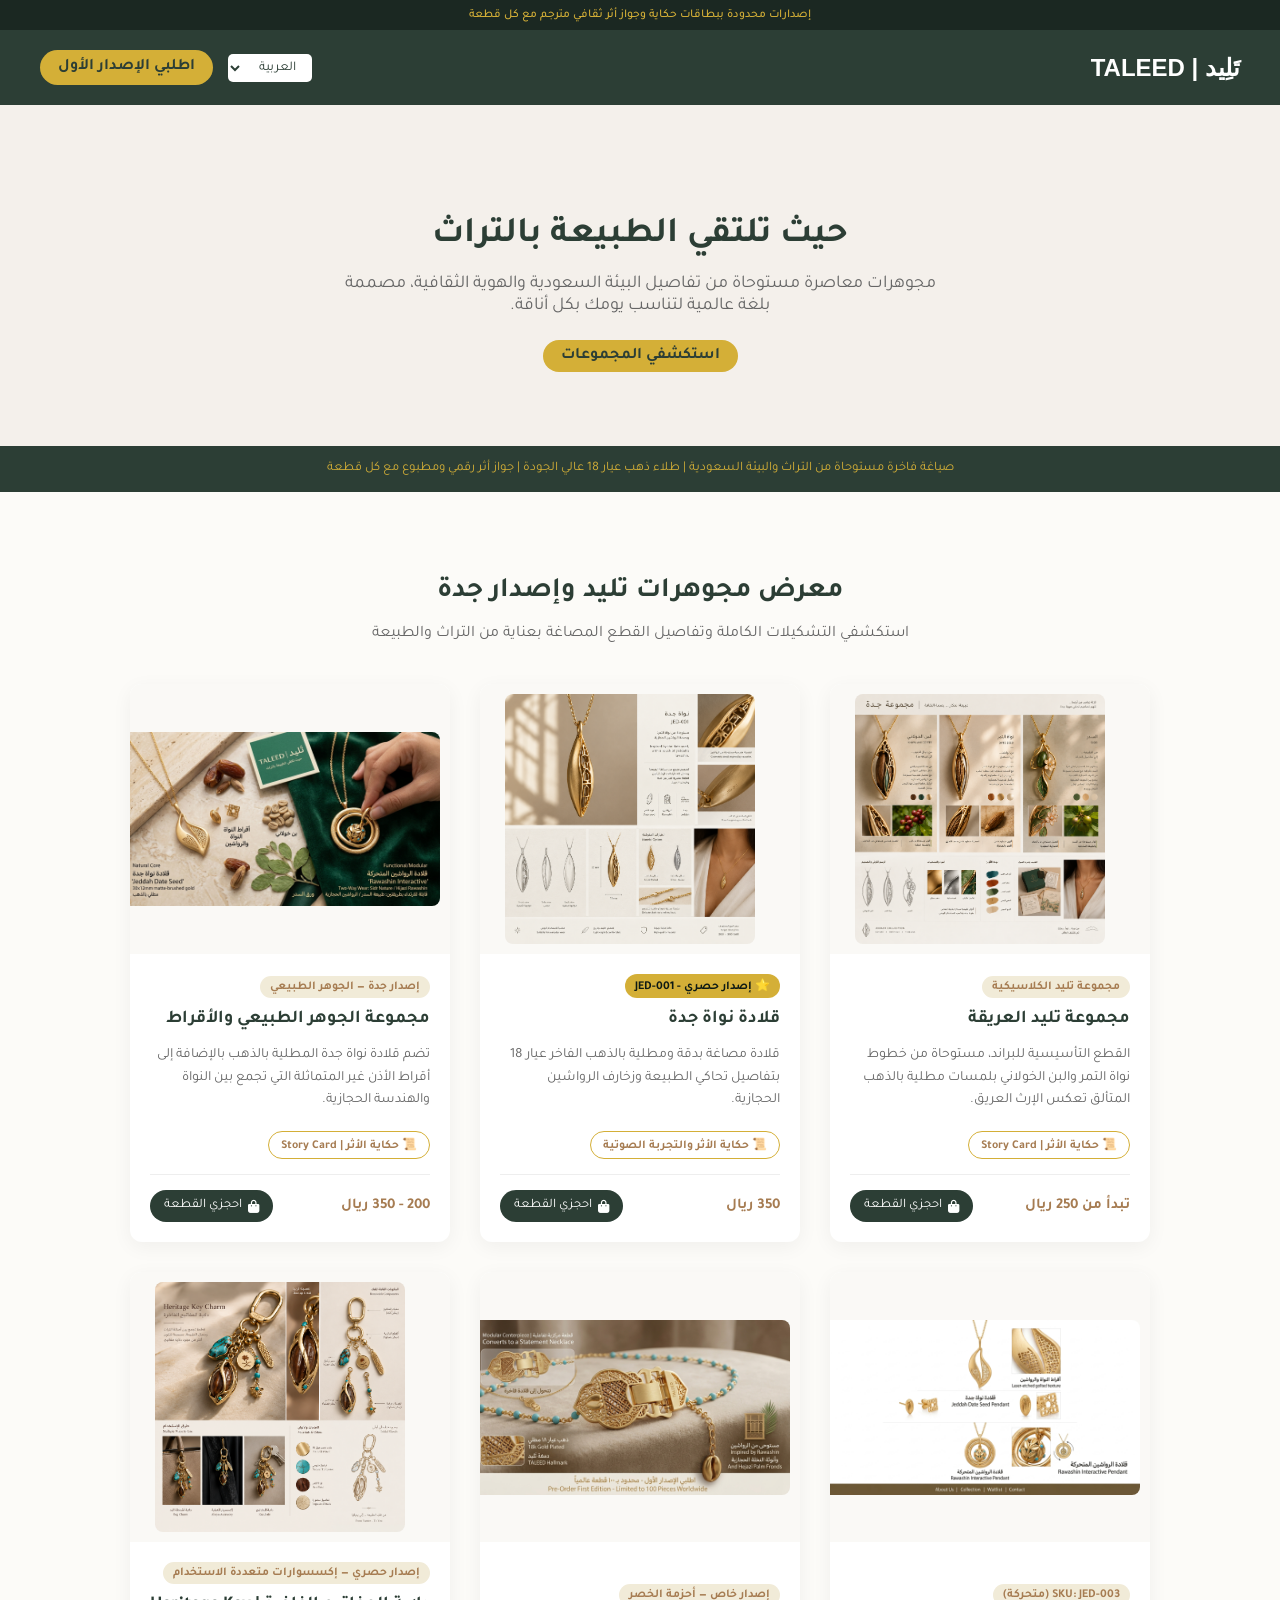
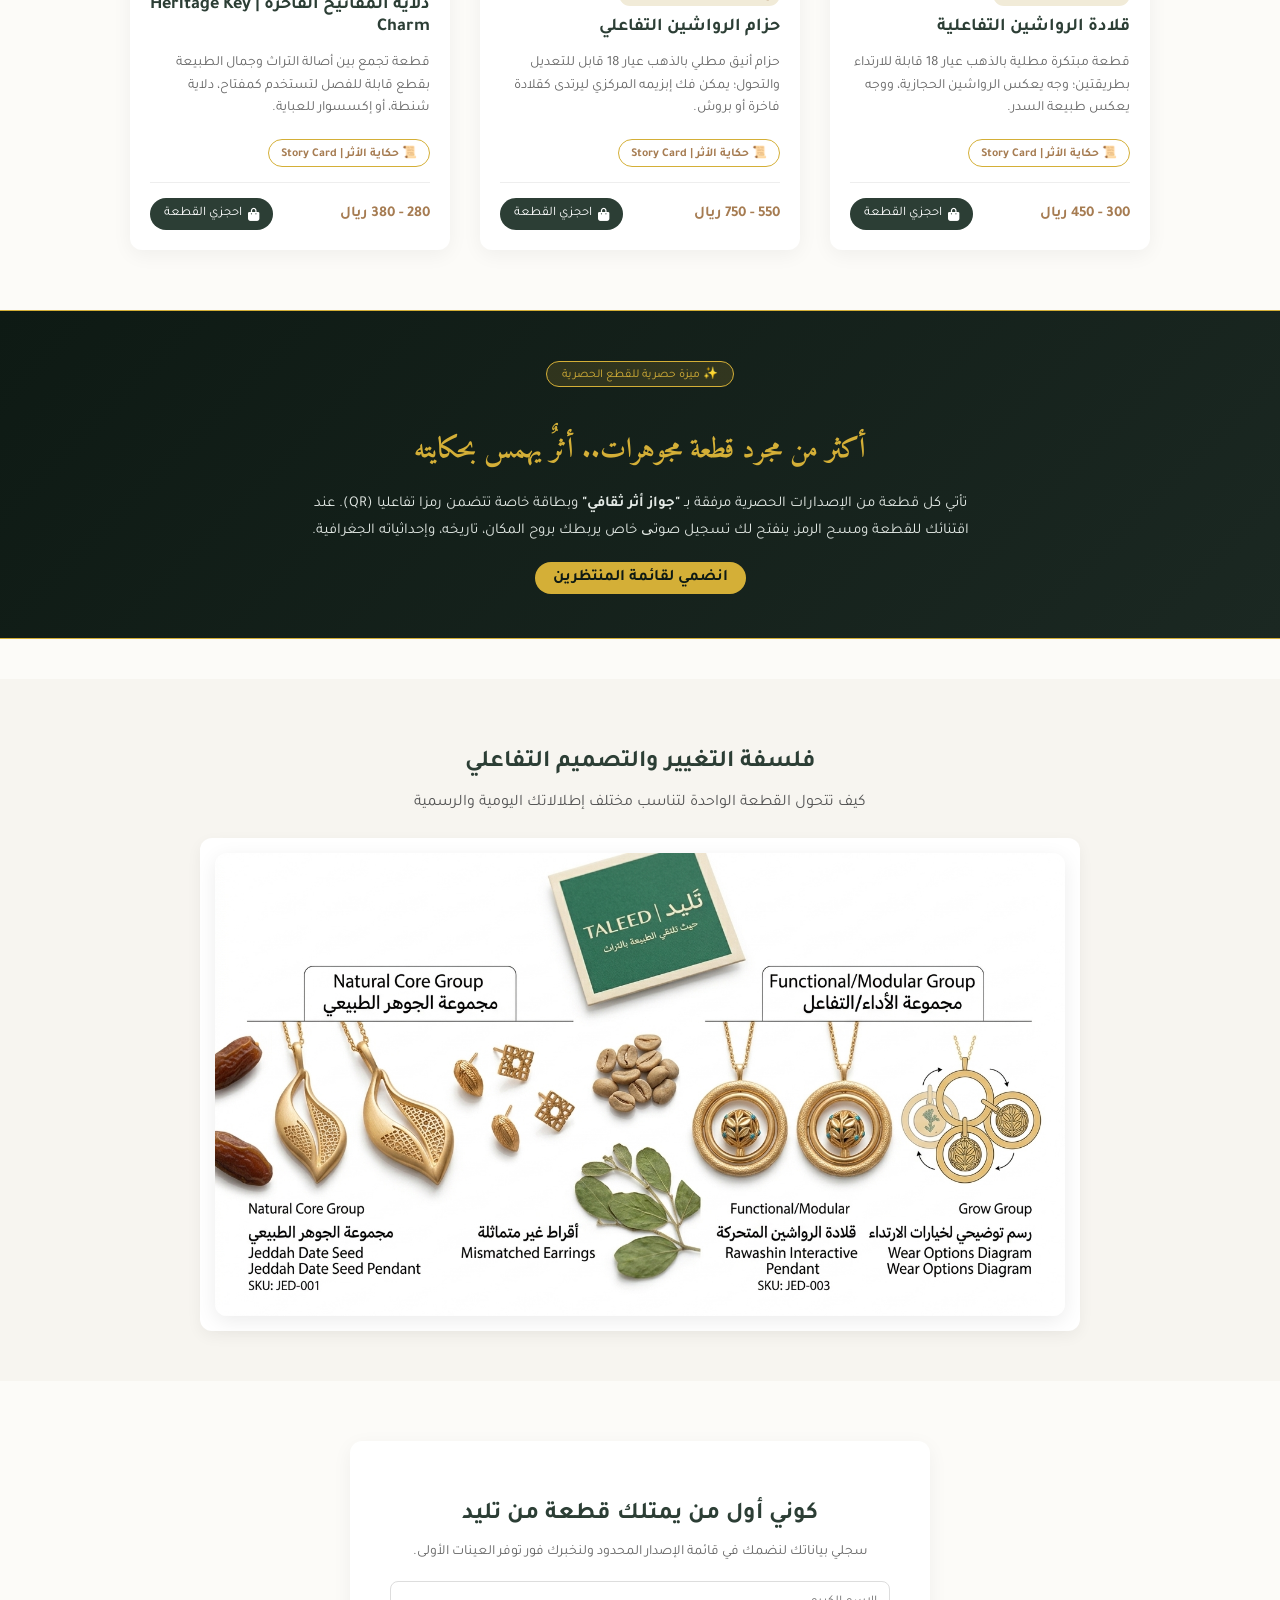
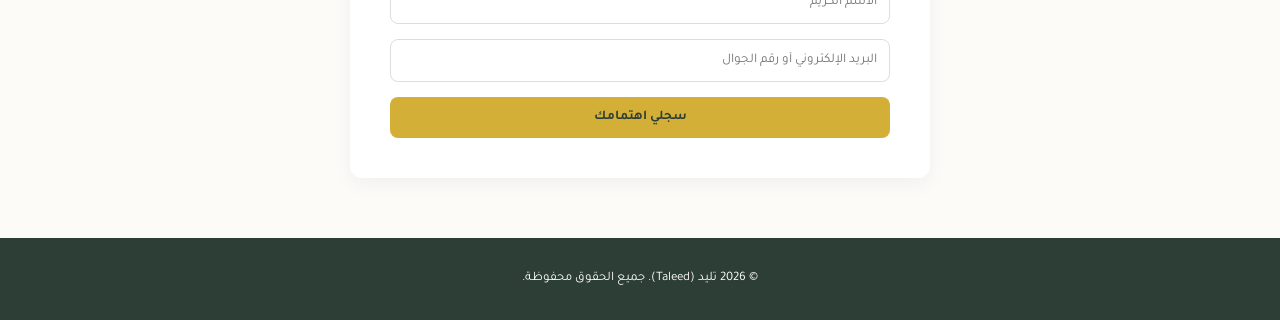
==== commit 3c5f0010: "Update index.html" ====
--- a/index.html
+++ b/index.html
@@ -1,339 +1,369 @@
 <!DOCTYPE html>
-<html lang="ar" dir="rtl">
+<html lang="ar" dir="rtl" id="htmlRoot">
 <head>
     <meta charset="UTF-8">
     <meta name="viewport" content="width=device-width, initial-scale=1.0">
-    <meta name="robots" content="noindex, nofollow">
-    <title>تليد | صوت المكان — إصدار جدة</title>
+    <title id="pageTitle">تليد | مجوهرات معاصرة مستوحاة من التراث</title>
+    <!-- استيراد الخطوط والأيقونات -->
     <link href="https://fonts.googleapis.com/css2?family=Tajawal:wght@300;400;500;700&family=Amiri:wght@400;700&display=swap" rel="stylesheet">
+    <link rel="stylesheet" href="https://cdnjs.cloudflare.com/ajax/libs/font-awesome/6.4.0/css/all.min.css">
+    <link rel="stylesheet" href="style.css">
     <style>
-        * {
-            box-sizing: border-box;
-            margin: 0;
-            padding: 0;
-            font-family: 'Tajawal', sans-serif;
-        }
-        body {
-            background-color: #0E1A14; /* الأخضر الزيتي الداكن الفاخر */
-            color: #F4F1EA;
-            display: flex;
+        .story-modal {
+            display: none;
+            position: fixed;
+            top: 0; left: 0; width: 100%; height: 100%;
+            background: rgba(14, 26, 20, 0.85);
+            backdrop-filter: blur(8px);
+            z-index: 1000;
             justify-content: center;
             align-items: center;
-            min-height: 100vh;
-            padding: 30px 15px;
+            padding: 20px;
+        }
+        .story-modal-content {
+            background: #0E1A14;
+            border: 1px solid #D4AF37;
+            border-radius: 16px;
+            max-width: 450px;
+            width: 100%;
+            padding: 30px 25px;
             text-align: center;
-        }
-        .container {
-            max-width: 480px;
-            width: 100%;
-            background: rgba(255, 255, 255, 0.02);
-            border: 1px solid #D4AF37;
-            padding: 35px 22px;
-            border-radius: 20px;
-            box-shadow: 0 15px 35px rgba(0,0,0,0.6);
-            backdrop-filter: blur(12px);
+            color: #F4F1EA;
+            box-shadow: 0 20px 40px rgba(0,0,0,0.8);
             position: relative;
         }
-        .exclusive-badge {
-            display: inline-flex;
-            align-items: center;
-            gap: 6px;
+        .modal-close {
+            position: absolute;
+            top: 15px; left: 15px;
+            color: #D4AF37;
+            font-size: 20px;
+            cursor: pointer;
+        }
+        .modal-title {
+            font-family: 'Amiri', serif;
+            color: #D4AF37;
+            font-size: 22px;
+            margin-bottom: 10px;
+        }
+        .modal-coords {
+            font-size: 11px;
+            color: #D4AF37;
+            border: 1px solid rgba(212, 175, 55, 0.4);
+            display: inline-block;
+            padding: 3px 12px;
+            border-radius: 15px;
+            margin-bottom: 15px;
+            direction: ltr;
+        }
+        .modal-text {
+            font-size: 14px;
+            line-height: 1.8;
+            color: #E2E8E4;
+            margin-bottom: 20px;
+        }
+        .experience-teaser {
+            background: linear-gradient(135deg, #0E1A14 0%, #1b2822 100%);
+            border-top: 1px solid #D4AF37;
+            border-bottom: 1px solid #D4AF37;
+            color: #F4F1EA;
+            padding: 50px 20px;
+            text-align: center;
+        }
+        .teaser-badge {
             background: rgba(212, 175, 55, 0.15);
             color: #D4AF37;
             border: 1px solid #D4AF37;
-            font-size: 11px;
-            padding: 4px 12px;
+            font-size: 12px;
+            padding: 4px 15px;
             border-radius: 50px;
-            margin-bottom: 18px;
-            letter-spacing: 0.5px;
-        }
-        .logo {
-            font-size: 32px;
-            font-weight: 700;
-            color: #D4AF37;
-            letter-spacing: 2px;
-            margin-bottom: 6px;
-            font-family: 'Amiri', serif;
-        }
-        .subtitle {
-            font-size: 14px;
-            color: #A3B19B;
-            margin-bottom: 18px;
-            letter-spacing: 1px;
-        }
-        .coordinates {
-            font-size: 12px;
-            color: #D4AF37;
-            border: 1px solid rgba(212, 175, 55, 0.3);
             display: inline-block;
-            padding: 5px 15px;
-            border-radius: 20px;
-            margin-bottom: 22px;
-            background: rgba(212, 175, 55, 0.05);
-            direction: ltr;
-        }
-        .story-text {
-            font-size: 15px;
-            line-height: 1.8;
-            color: #E2E8E4;
-            margin-bottom: 25px;
-            font-weight: 300;
-        }
-
-        /* --- مشغل صوت فاخر ومخصص --- */
-        .custom-audio-container {
-            background: rgba(212, 175, 55, 0.06);
-            border: 1px solid rgba(212, 175, 55, 0.3);
-            border-radius: 16px;
-            padding: 16px 20px;
-            margin-bottom: 25px;
-            display: flex;
-            align-items: center;
-            justify-content: space-between;
-            gap: 15px;
-        }
-        .play-btn {
-            background: #D4AF37;
-            border: none;
-            width: 46px;
-            height: 46px;
-            border-radius: 50%;
-            display: flex;
-            justify-content: center;
-            align-items: center;
-            cursor: pointer;
-            transition: all 0.3s ease;
-            box-shadow: 0 4px 12px rgba(212, 175, 55, 0.3);
-            flex-shrink: 0;
-        }
-        .play-btn:hover {
-            transform: scale(1.05);
-            background: #e5c158;
-        }
-        .play-btn svg {
-            fill: #0E1A14;
-            width: 18px;
-            height: 18px;
-            margin-left: -2px; /* ضبط محاذاة سهم التشغيل */
-        }
-        .play-btn.playing svg {
-            margin-left: 0;
-        }
-        .audio-info {
-            flex-grow: 1;
-            text-align: right;
-        }
-        .audio-title {
-            font-size: 13px;
-            color: #D4AF37;
-            font-weight: 500;
-            margin-bottom: 4px;
-        }
-        .audio-timer {
-            font-size: 11px;
-            color: #A3B19B;
-            direction: ltr;
-            display: inline-block;
-        }
-        /* موجات صوتية تفاعلية */
-        .sound-wave {
-            display: flex;
-            align-items: center;
-            gap: 3px;
-            height: 18px;
-        }
-        .sound-wave span {
-            width: 3px;
-            height: 100%;
-            background-color: rgba(212, 175, 55, 0.4);
-            border-radius: 3px;
-            transition: height 0.2s ease;
-        }
-        .sound-wave.active span {
-            background-color: #D4AF37;
-            animation: wave 1.2s infinite ease-in-out alternate;
-        }
-        .sound-wave.active span:nth-child(1) { animation-delay: 0.1s; }
-        .sound-wave.active span:nth-child(2) { animation-delay: 0.3s; }
-        .sound-wave.active span:nth-child(3) { animation-delay: 0.2s; }
-        .sound-wave.active span:nth-child(4) { animation-delay: 0.4s; }
-
-        @keyframes wave {
-            0% { height: 4px; }
-            100% { height: 18px; }
-        }
-
-        /* --- قسم عرض البطاقة --- */
-        .story-card-section {
-            margin: 25px 0 20px 0;
-            padding-top: 25px;
-            border-top: 1px dashed rgba(212, 175, 55, 0.3);
-        }
-        .card-title {
-            font-family: 'Amiri', serif;
-            color: #D4AF37;
-            margin-bottom: 20px;
-            font-size: 20px;
-            letter-spacing: 0.5px;
-        }
-        .cards-wrapper {
-            display: flex;
-            flex-direction: column;
-            gap: 20px;
-            align-items: center;
-        }
-        .card-item {
-            background: rgba(253, 251, 247, 0.03);
-            padding: 12px;
-            border-radius: 14px;
-            border: 1px solid rgba(212, 175, 55, 0.3);
-            box-shadow: 0 8px 20px rgba(0, 0, 0, 0.4);
-            width: 100%;
-            transition: transform 0.3s ease, border-color 0.3s ease;
-        }
-        .card-item:hover {
-            transform: translateY(-3px);
-            border-color: #D4AF37;
-        }
-        .card-item img {
-            width: 100%;
-            height: auto;
-            border-radius: 8px;
-            display: block;
-        }
-        .card-label {
-            margin-top: 10px;
-            font-size: 13px;
-            color: #D4AF37;
-            font-weight: 500;
-        }
-
-        .footer-note {
-            margin-top: 25px;
-            font-size: 12px;
-            color: #7A8B80;
-        }
-        .btn-back {
-            display: inline-block;
-            margin-top: 18px;
-            color: #D4AF37;
-            text-decoration: none;
-            font-size: 13px;
-            border-bottom: 1px solid #D4AF37;
-            padding-bottom: 2px;
-            transition: opacity 0.2s;
-        }
-        .btn-back:hover {
-            opacity: 0.8;
+            margin-bottom: 15px;
         }
     </style>
 </head>
-<body>
-
-    <div class="container">
-        <!-- وسام الحصرية للعميل -->
-        <div class="exclusive-badge">
-            <span>✨</span> تجربة خاصة بمقتني القطعة
-        </div>
-
-        <div class="logo">تَلِيد | TALEED</div>
-        <div class="subtitle">قصص المكان — إصدار جدة</div>
+<body id="top">
+
+    <!-- شريط الإهداء والحصرية -->
+    <div style="background-color: #1b2822; color: #d4af37; font-size: 12px; text-align: center; padding: 8px; font-weight: 500;">
+        <span data-ar="إصدارات محدودة ببطاقات حكاية وجواز أثر ثقافي مترجم مع كل قطعة" data-en="Limited editions with story cards and a translated cultural impact passport with every piece">
+            إصدارات محدودة ببطاقات حكاية وجواز أثر ثقافي مترجم مع كل قطعة
+        </span>
+    </div>
+
+    <!-- الهيدر -->
+    <header>
+        <h1><a href="#top" style="color: inherit; text-decoration: none;">تَلِيد | TALEED</a></h1>
+        <div class="header-right">
+            <div class="lang-selector">
+                <select id="langSelect" onchange="changeLanguage(this.value)">
+                    <option value="ar" selected>العربية</option>
+                    <option value="en">English</option>
+                </select>
+            </div>
+            <a href="#order" class="btn" data-ar="اطلبي الإصدار الأول" data-en="Order First Edition">اطلبي الإصدار الأول</a>
+        </div>
+    </header>
+
+    <!-- القسم الرئيسي -->
+    <section class="hero">
+        <h1 data-ar="حيث تلتقي الطبيعة بالتراث" data-en="Where Nature Meets Heritage">حيث تلتقي الطبيعة بالتراث</h1>
+        <p data-ar="مجوهرات معاصرة مستوحاة من تفاصيل البيئة السعودية والهوية الثقافية، مصممة بلغة عالمية لتناسب يومك بكل أناقة." data-en="Contemporary jewelry inspired by the details of the Saudi environment and cultural identity, designed with a global language to suit your everyday elegance.">مجوهرات معاصرة مستوحاة من تفاصيل البيئة السعودية والهوية الثقافية، مصممة بلغة عالمية لتناسب يومك بكل أناقة.</p>
+        <a href="#products" class="btn" data-ar="استكشفي المجموعات" data-en="Explore Collections">استكشفي المجموعات</a>
+    </section>
+
+    <!-- شريط المميزات -->
+    <section style="background-color: #2c3e35; color: #d4af37; padding: 15px 20px; text-align: center; font-size: 13px;">
+        <span data-ar="صياغة فاخرة مستوحاة من التراث والبيئة السعودية | طلاء ذهب عيار 18 عالي الجودة | جواز أثر رقمي ومطبوع مع كل قطعة" data-en="Luxury craftsmanship inspired by Saudi heritage | High-quality 18K gold plating | Digital & printed cultural passport with every piece">
+            صياغة فاخرة مستوحاة من التراث والبيئة السعودية | طلاء ذهب عيار 18 عالي الجودة | جواز أثر رقمي ومطبوع مع كل قطعة
+        </span>
+    </section>
+
+    <!-- معرض المنتجات الشامل -->
+    <section id="products">
+        <h2 style="text-align: center; color: #2c3e35;" data-ar="معرض مجوهرات تليد وإصدار جدة" data-en="Taleed Jewelry Showcase & Jeddah Edition">معرض مجوهرات تليد وإصدار جدة</h2>
+        <p style="text-align: center; margin-bottom: 40px; color: #666;" data-ar="استكشفي التشكيلات الكاملة وتفاصيل القطع المصاغة بعناية من التراث والطبيعة" data-en="Explore the complete collections and meticulously crafted pieces inspired by heritage and nature">استكشفي التشكيلات الكاملة وتفاصيل القطع المصاغة بعناية من التراث والطبيعة</p>
         
-        <div class="coordinates">📍 21.5433° N, 39.1728° E</div>
-
-        <p class="story-text">
-            "هنا جدة.. حيث يعانق أثير البحر ظل الرواشين العتيقة. من انحناءة نواة التمر ونسمات الحواري القديمة، نُسجت هذه القطعة لتكون لكِ أثراً عريقاً ينبض بالهوية."
-        </p>
-
-        <!-- مشغل الصوت الفاخر التفاعلي -->
-        <div class="custom-audio-container">
-            <button class="play-btn" id="playBtn" onclick="toggleAudio()" aria-label="تشغيل الصوت">
-                <!-- أيقونة التشغيل الافتراضية -->
-                <svg id="playIcon" viewBox="0 0 24 24"><path d="M8 5v14l11-7z"/></svg>
-            </button>
+        <div class="product-showcase">
             
-            <div class="audio-info">
-                <div class="audio-title">صوت أثير جدة</div>
-                <div class="audio-timer" id="audioTimer">00:00 / 00:18</div>
-            </div>
-
-            <!-- موجات صوتية تتفاعل عند التشغيل -->
-            <div class="sound-wave" id="soundWave">
-                <span></span><span></span><span></span><span></span>
-            </div>
-
-            <!-- عنصر الصوت المخفي الذي يتم التحكم به بالجافاسكريبت -->
-            <audio id="taleedAudio">
-                <source src="audio-jeddah.mp3?v=2" type="audio/mpeg">
-                متصفحك لا يدعم تشغيل المقطع الصوتي.
-            </audio>
-        </div>
-
-        <!-- قسم بطاقات القصة المدمجة -->
-        <div class="story-card-section">
-            <h3 class="card-title">بطاقة أثر القطعة | Story Card</h3>
-            
-            <div class="cards-wrapper">
-                <!-- الوجه الأمامي -->
-                <div class="card-item">
-                    <img src="images/card-front.png" alt="بطاقة تليد - الوجه الأمامي">
-                    <p class="card-label">الوجه الأمامي</p>
-                </div>
-
-                <!-- الوجه الخلفي مع QR Code -->
-                <div class="card-item">
-                    <img src="images/card-back.png" alt="بطاقة تليد - الوجه الخلفي والرمز التفاعلي">
-                    <p class="card-label">الوجه الخلفي (مسح الرمز الصوتي)</p>
-                </div>
-            </div>
-        </div>
-
-        <p class="footer-note">الإصدار الأول: JED-001 (نواة جدة)</p>
-        
-        <a href="index.html" class="btn-back">العودة للرئيسية</a>
+            <!-- 1. مجموعة تليد الأساسية -->
+            <div class="product-item">
+                <div class="product-visual">
+                    <img src="talid-collection.png" alt="مجموعة تليد الأساسية">
+                </div>
+                <div class="product-info">
+                    <span class="product-tag" data-ar="مجموعة تليد الكلاسيكية" data-en="Taleed Classic Collection">مجموعة تليد الكلاسيكية</span>
+                    <h3 data-ar="مجموعة تليد العريقة" data-en="The Heritage Collection">مجموعة تليد العريقة</h3>
+                    <p data-ar="القطع التأسيسية للبراند، مستوحاة من خطوط نواة التمر والبن الخولاني بلمسات مطلية بالذهب المتألق تعكس الإرث العريق." data-en="Foundational pieces inspired by date pits and Khawlani coffee beans, with radiant gold-plated touches reflecting deep heritage.">القطع التأسيسية للبراند، مستوحاة من خطوط نواة التمر والبن الخولاني بلمسات مطلية بالذهب المتألق تعكس الإرث العريق.</p>
+                    <div style="margin-bottom: 15px;">
+                        <button onclick="openStoryModal('مجموعة تليد العريقة', 'Taleed Heritage Collection', '📍 24.7136° N, 46.6753° E', 'قطع تأسيسية تعبر عن أصالة النخيل وكرم الضيافة بأسلوب معاصر.', 'Foundational pieces expressing the authenticity of palms and hospitality in a contemporary style.')" 
+                                style="background: none; border: 1px solid #d4af37; color: #a67c52; padding: 5px 12px; border-radius: 15px; cursor: pointer; font-family: Tajawal; font-size: 12px; font-weight: bold;"
+                                data-ar="📜 حكاية الأثر | Story Card" data-en="📜 Story Card">📜 حكاية الأثر | Story Card</button>
+                    </div>
+                    <div class="product-actions">
+                        <span class="price" data-ar="تبدأ من 250 ريال" data-en="Starts from 250 SAR">تبدأ من 250 ريال</span>
+                        <a href="#order" class="add-to-cart-btn"><i class="fas fa-shopping-bag"></i> <span data-ar="احجزي القطعة" data-en="Reserve Piece">احجزي القطعة</span></a>
+                    </div>
+                </div>
+            </div>
+
+            <!-- 2. قلادة نواة جدة (إصدار حصري) -->
+            <div class="product-item">
+                <div class="product-visual">
+                    <img src="jed-001.png" alt="قلادة نواة جدة">
+                </div>
+                <div class="product-info">
+                    <span class="product-tag" style="background-color: #D4AF37; color: #0E1A14; font-weight: bold;" data-ar="⭐ إصدار حصري - JED-001" data-en="⭐ Exclusive Edition - JED-001">⭐ إصدار حصري - JED-001</span>
+                    <h3 data-ar="قلادة نواة جدة" data-en="Jeddah Date Pit Pendant">قلادة نواة جدة</h3>
+                    <p data-ar="قلادة مصاغة بدقة ومطلية بالذهب الفاخر عيار 18 بتفاصيل تحاكي الطبيعة وزخارف الرواشين الحجازية." data-en="A meticulously crafted pendant plated in luxurious 18K gold with details mimicking nature and Hijazi Rawasheen motifs.">قلادة مصاغة بدقة ومطلية بالذهب الفاخر عيار 18 بتفاصيل تحاكي الطبيعة وزخارف الرواشين الحجازية.</p>
+                    <div style="margin-bottom: 15px;">
+                        <button onclick="openStoryModal('قلادة نواة جدة', 'Jeddah Date Pit Pendant', '📍 21.5433° N, 39.1728° E', 'تجمع بين انحناءات النواة وانسيابية المشربيات الحجازية في جدة التاريخية. تأتي هذه القطعة الحصرية مع بطاقة أثر تحمل رمزاً صوتياً خاصاً بعد الشراء.', 'Combines date pit curves with the fluidity of Hijazi Mashrabiya in Historic Jeddah. Comes with a unique audio QR card after purchase.')" 
+                                style="background: none; border: 1px solid #d4af37; color: #a67c52; padding: 5px 12px; border-radius: 15px; cursor: pointer; font-family: Tajawal; font-size: 12px; font-weight: bold;"
+                                data-ar="📜 حكاية الأثر والتجربة الصوتية" data-en="📜 Story & Audio Experience">📜 حكاية الأثر والتجربة الصوتية</button>
+                    </div>
+                    <div class="product-actions">
+                        <span class="price" data-ar="350 ريال" data-en="350 SAR">350 ريال</span>
+                        <a href="#order" class="add-to-cart-btn"><i class="fas fa-shopping-bag"></i> <span data-ar="احجزي القطعة" data-en="Reserve Piece">احجزي القطعة</span></a>
+                    </div>
+                </div>
+            </div>
+
+            <!-- 3. مجموعة الجوهر الطبيعي -->
+            <div class="product-item">
+                <div class="product-visual">
+                    <img src="natural-core-collection.png.jpg" alt="مجموعة الجوهر الطبيعي">
+                </div>
+                <div class="product-info">
+                    <span class="product-tag" data-ar="إصدار جدة — الجوهر الطبيعي" data-en="Jeddah Edition — Natural Core">إصدار جدة — الجوهر الطبيعي</span>
+                    <h3 data-ar="مجموعة الجوهر الطبيعي والأقراط" data-en="Natural Core Collection & Earrings">مجموعة الجوهر الطبيعي والأقراط</h3>
+                    <p data-ar="تضم قلادة نواة جدة المطلية بالذهب بالإضافة إلى أقراط الأذن غير المتماثلة التي تجمع بين النواة والهندسة الحجازية." data-en="Includes the gold-plated Jeddah pendant alongside asymmetrical earrings blending the date pit with Hijazi architecture.">تضم قلادة نواة جدة المطلية بالذهب بالإضافة إلى أقراط الأذن غير المتماثلة التي تجمع بين النواة والهندسة الحجازية.</p>
+                    <div style="margin-bottom: 15px;">
+                        <button onclick="openStoryModal('مجموعة الجوهر الطبيعي', 'Natural Core Collection', '📍 21.5433° N, 39.1728° E', 'تصميم الأقراط غير المتماثلة يعكس الفلسفة المعمارية الحديثة القائمة على التباين والتناغم الحجازي.', 'Asymmetrical earrings design reflects modern architectural philosophy based on contrast and Hijazi harmony.')" 
+                                style="background: none; border: 1px solid #d4af37; color: #a67c52; padding: 5px 12px; border-radius: 15px; cursor: pointer; font-family: Tajawal; font-size: 12px; font-weight: bold;"
+                                data-ar="📜 حكاية الأثر | Story Card" data-en="📜 Story Card">📜 حكاية الأثر | Story Card</button>
+                    </div>
+                    <div class="product-actions">
+                        <span class="price" data-ar="200 - 350 ريال" data-en="200 - 350 SAR">200 - 350 ريال</span>
+                        <a href="#order" class="add-to-cart-btn"><i class="fas fa-shopping-bag"></i> <span data-ar="احجزي القطعة" data-en="Reserve Piece">احجزي القطعة</span></a>
+                    </div>
+                </div>
+            </div>
+
+            <!-- 4. قلادة الرواشين التفاعلية -->
+            <div class="product-item">
+                <div class="product-visual">
+                    <img id="modularPendantImg" src="rawashin-interactive.png.jpg" alt="قلادة الرواشين المتحركة">
+                </div>
+                <div class="product-info">
+                    <span class="product-tag" data-ar="SKU: JED-003 (متحركة)" data-en="SKU: JED-003 (Modular)">SKU: JED-003 (متحركة)</span>
+                    <h3 data-ar="قلادة الرواشين التفاعلية" data-en="Interactive Rawashin Pendant">قلادة الرواشين التفاعلية</h3>
+                    <p data-ar="قطعة مبتكرة مطلية بالذهب عيار 18 قابلة للارتداء بطريقتين؛ وجه يعكس الرواشين الحجازية، ووجه يعكس طبيعة السدر." data-en="An innovative 18K gold-plated piece wearable two ways; one side reflecting Hijazi Rawasheen, the other Sidr nature.">قطعة مبتكرة مطلية بالذهب عيار 18 قابلة للارتداء بطريقتين؛ وجه يعكس الرواشين الحجازية، ووجه يعكس طبيعة السدر.</p>
+                    <div style="margin-bottom: 15px;">
+                        <button onclick="openStoryModal('قلادة الرواشين التفاعلية', 'Interactive Rawashin Pendant', '📍 21.5433° N, 39.1728° E', 'تصميم معاصر قابل للدوران يمنحك خيار التبديل بين الأصالة الحجازية وأناقة الطبيعة بلمسة واحدة.', 'A rotatable contemporary design giving you the option to switch between Hijazi authenticity and nature elegance.')" 
+                                style="background: none; border: 1px solid #d4af37; color: #a67c52; padding: 5px 12px; border-radius: 15px; cursor: pointer; font-family: Tajawal; font-size: 12px; font-weight: bold;"
+                                data-ar="📜 حكاية الأثر | Story Card" data-en="📜 Story Card">📜 حكاية الأثر | Story Card</button>
+                    </div>
+                    <div class="product-actions">
+                        <span class="price" data-ar="300 - 450 ريال" data-en="300 - 450 SAR">300 - 450 ريال</span>
+                        <a href="#order" class="add-to-cart-btn"><i class="fas fa-shopping-bag"></i> <span data-ar="احجزي القطعة" data-en="Reserve Piece">احجزي القطعة</span></a>
+                    </div>
+                </div>
+            </div>
+
+            <!-- 5. حزام الرواشين التفاعلي -->
+            <div class="product-item">
+                <div class="product-visual">
+                    <img src="Taleed-belt.jpg" alt="حزام الرواشين التفاعلي">
+                </div>
+                <div class="product-info">
+                    <span class="product-tag" data-ar="إصدار خاص — أحزمة الخصر" data-en="Special Edition — Waist Belts">إصدار خاص — أحزمة الخصر</span>
+                    <h3 data-ar="حزام الرواشين التفاعلي" data-en="Interactive Rawashin Belt">حزام الرواشين التفاعلي</h3>
+                    <p data-ar="حزام أنيق مطلي بالذهب عيار 18 قابل للتعديل والتحول؛ يمكن فك إبزيمه المركزي ليرتدى كقلادة فاخرة أو بروش." data-en="An elegant 18K gold-plated adjustable belt; its central buckle can be detached to wear as a luxury pendant or brooch.">حزام أنيق مطلي بالذهب عيار 18 قابل للتعديل والتحول؛ يمكن فك إبزيمه المركزي ليرتدى كقلادة فاخرة أو بروش.</p>
+                    <div style="margin-bottom: 15px;">
+                        <button onclick="openStoryModal('حزام الرواشين التفاعلي', 'Interactive Rawashin Belt', '📍 21.5433° N, 39.1728° E', 'مستوحى من المحزم الحجازي الأصيل بإعادة صياغة عصرية تسمح بتنسيقه مع العبايات.', 'Inspired by the authentic Hijazi belt reimagined in a modern style to coordinate with Abayas.')" 
+                                style="background: none; border: 1px solid #d4af37; color: #a67c52; padding: 5px 12px; border-radius: 15px; cursor: pointer; font-family: Tajawal; font-size: 12px; font-weight: bold;"
+                                data-ar="📜 حكاية الأثر | Story Card" data-en="📜 Story Card">📜 حكاية الأثر | Story Card</button>
+                    </div>
+                    <div class="product-actions">
+                        <span class="price" data-ar="550 - 750 ريال" data-en="550 - 750 SAR">550 - 750 ريال</span>
+                        <a href="#order" class="add-to-cart-btn"><i class="fas fa-shopping-bag"></i> <span data-ar="احجزي القطعة" data-en="Reserve Piece">احجزي القطعة</span></a>
+                    </div>
+                </div>
+            </div>
+
+            <!-- 6. دلاية المفاتيح الفاخرة -->
+            <div class="product-item">
+                <div class="product-visual">
+                    <img src="Key-charm.png" alt="دلاية المفاتيح الفاخرة">
+                </div>
+                <div class="product-info">
+                    <span class="product-tag" data-ar="إصدار حصري — إكسسوارات متعددة الاستخدام" data-en="Exclusive Edition — Multi-use Accessories">إصدار حصري — إكسسوارات متعددة الاستخدام</span>
+                    <h3 data-ar="دلاية المفاتيح الفاخرة | Heritage Key Charm" data-en="Heritage Key Charm">دلاية المفاتيح الفاخرة | Heritage Key Charm</h3>
+                    <p data-ar="قطعة تجمع بين أصالة التراث وجمال الطبيعة بقطع قابلة للفصل لتستخدم كمفتاح، دلاية شنطة، أو إكسسوار للعباية." data-en="A piece blending heritage and nature with detachable parts to use as a keychain, bag charm, or abaya accessory.">قطعة تجمع بين أصالة التراث وجمال الطبيعة بقطع قابلة للفصل لتستخدم كمفتاح، دلاية شنطة، أو إكسسوار للعباية.</p>
+                    <div style="margin-bottom: 15px;">
+                        <button onclick="openStoryModal('دلاية المفاتيح الفاخرة', 'Heritage Key Charm', '📍 21.5433° N, 39.1728° E', 'مصاغة بذهب عيار 18 والتركواز الطبيعي، مستوحاة من عراقة النخيل والهندسة المعمارية.', 'Crafted in 18K gold and natural turquoise, inspired by palm heritage and architecture.')" 
+                                style="background: none; border: 1px solid #d4af37; color: #a67c52; padding: 5px 12px; border-radius: 15px; cursor: pointer; font-family: Tajawal; font-size: 12px; font-weight: bold;"
+                                data-ar="📜 حكاية الأثر | Story Card" data-en="📜 Story Card">📜 حكاية الأثر | Story Card</button>
+                    </div>
+                    <div class="product-actions">
+                        <span class="price" data-ar="280 - 380 ريال" data-en="280 - 380 SAR">280 - 380 ريال</span>
+                        <a href="#order" class="add-to-cart-btn"><i class="fas fa-shopping-bag"></i> <span data-ar="احجزي القطعة" data-en="Reserve Piece">احجزي القطعة</span></a>
+                    </div>
+                </div>
+            </div>
+
+        </div>
+    </section>
+
+    <!-- قسم تشويقي خاص بـ تجربة الأثر والصوت -->
+    <section class="experience-teaser">
+        <div style="max-width: 700px; margin: 0 auto;">
+            <div class="teaser-badge" data-ar="✨ ميزة حصرية للقطع الحصرية" data-en="✨ Exclusive Feature for Limited Pieces">✨ ميزة حصرية للقطع الحصرية</div>
+            <h2 style="font-family: 'Amiri', serif; color: #D4AF37; font-size: 28px; margin-bottom: 15px;" data-ar="أكثر من مجرد قطعة مجوهرات.. أثرٌ يهمس بحكايته" data-en="More Than Just Jewelry.. An Impact Whispering Its Story">أكثر من مجرد قطعة مجوهرات.. أثرٌ يهمس بحكايته</h2>
+            <p style="font-size: 15px; line-height: 1.8; color: #E2E8E4; margin-bottom: 25px;" data-ar="تأتي كل قطعة من الإصدارات الحصرية مرفقة بـ &lt;strong&gt;&quot;جواز أثر ثقافي&quot;&lt;/strong&gt; وبطاقة خاصة تتضمن رمزا تفاعليا (QR). عند اقتنائك للقطعة ومسح الرمز، ينفتح لك تسجيل صوتی خاص يربطك بروح المكان، تاريخه، وإحداثياته الجغرافية." data-en="Each piece from the exclusive editions comes with a &lt;strong&gt;&quot;Cultural Impact Passport&quot;&lt;/strong&gt; and a special card containing a QR code. When you acquire the piece and scan the code, a private audio recording opens, connecting you to the soul, history, and coordinates of the place.">
+                تأتي كل قطعة من الإصدارات الحصرية مرفقة بـ <strong>"جواز أثر ثقافي"</strong> وبطاقة خاصة تتضمن رمزا تفاعليا (QR). عند اقتنائك للقطعة ومسح الرمز، ينفتح لك تسجيل صوتی خاص يربطك بروح المكان، تاريخه، وإحداثياته الجغرافية.
+            </p>
+            <a href="#order" class="btn" style="background-color: #D4AF37; color: #0E1A14; font-weight: bold;" data-ar="انضمي لقائمة المنتظرين" data-en="Join the Waitlist">انضمي لقائمة المنتظرين</a>
+        </div>
+    </section>
+
+    <!-- قسم فلسفة التغيير والتصميم التفاعلي -->
+    <section class="diagram-section" style="background-color: #f7f5f0; padding: 50px 20px; text-align: center;">
+        <h2 style="color: #2c3e35; font-family: Tajawal; margin-bottom: 10px;" data-ar="فلسفة التغيير والتصميم التفاعلي" data-en="Philosophy of Transformation & Modular Design">فلسفة التغيير والتصميم التفاعلي</h2>
+        <p style="margin-bottom: 25px; color: #555;" data-ar="كيف تتحول القطعة الواحدة لتناسب مختلف إطلالاتك اليومية والرسمية" data-en="How a single piece transforms to suit your daily and formal looks">كيف تتحول القطعة الواحدة لتناسب مختلف إطلالاتك اليومية والرسمية</p>
+        <div class="img-container" style="max-width: 850px; margin: 0 auto;">
+            <img src="wear-options-diagram.png.jpg" alt="رسم توضيحي لخيارات الارتداء" style="width: 100%; border-radius: 12px; box-shadow: 0 5px 20px rgba(0,0,0,0.08);">
+        </div>
+    </section>
+
+    <!-- قسم الطلب المسبق -->
+    <section id="order">
+        <div class="waitlist">
+            <h2 data-ar="كوني أول من يمتلك قطعة من تليد" data-en="Be the First to Own a Taleed Piece">كوني أول من يمتلك قطعة من تليد</h2>
+            <p data-ar="سجلي بياناتك لنضمك في قائمة الإصدار المحدود ولنخبرك فور توفر العينات الأولى." data-en="Register your details to join the limited edition waitlist and be notified when the first samples arrive.">سجلي بياناتك لنضمك في قائمة الإصدار المحدود ولنخبرك فور توفر العينات الأولى.</p>
+            <form onsubmit="handleFormSubmit(event)">
+                <input type="text" id="nameInput" placeholder="الاسم الكريم" required data-ar-placeholder="الاسم الكريم" data-en-placeholder="Full Name">
+                <input type="email" id="emailInput" placeholder="البريد الإلكتروني أو رقم الجوال" required data-ar-placeholder="البريد الإلكتروني أو رقم الجوال" data-en-placeholder="Email or Phone Number">
+                <button type="submit" class="btn" style="background-color: #D4AF37; color: #2C3E35;" data-ar="سجلي اهتمامك" data-en="Register Interest">سجلي اهتمامك</button>
+            </form>
+        </div>
+    </section>
+
+    <!-- النافذة المنبثقة الفاخرة لعرض حكاية الأثر -->
+    <div id="storyModal" class="story-modal">
+        <div class="story-modal-content">
+            <span class="modal-close" onclick="closeStoryModal()">&times;</span>
+            <div id="modalTitle" class="modal-title">عنوان القطعة</div>
+            <div id="modalCoords" class="modal-coords">📍 الإحداثيات الجغرافية</div>
+            <p id="modalText" class="modal-text">تفاصيل قصة الأثر...</p>
+            <button onclick="closeStoryModal()" style="background: #D4AF37; border: none; color: #0E1A14; padding: 8px 20px; border-radius: 20px; font-weight: bold; cursor: pointer; font-family: Tajawal;" data-ar="إغلاق" data-en="Close">إغلاق</button>
+        </div>
     </div>
 
-    <!-- برمجة التحكم في الصوت والمؤثرات -->
+    <footer>
+        <p data-ar="&copy; 2026 تليد (Taleed). جميع الحقوق محفوظة." data-en="&copy; 2026 Taleed. All rights reserved.">&copy; 2026 تليد (Taleed). جميع الحقوق محفوظة.</p>
+    </footer>
+
+    <!-- البرمجة الخاصة بالنوافذ والتبديل بين اللغات -->
     <script>
-        const audio = document.getElementById('taleedAudio');
-        const playBtn = document.getElementById('playBtn');
-        const playIcon = document.getElementById('playIcon');
-        const soundWave = document.getElementById('soundWave');
-        const audioTimer = document.getElementById('audioTimer');
-
-        function toggleAudio() {
-            if (audio.paused) {
-                audio.play();
-                playIcon.innerHTML = '<path d="M6 19h4V5H6v14zm8-14v14h4V5h-4z"/>'; // أيقونة الإيقاف المؤقت
-                playBtn.classList.add('playing');
-                soundWave.classList.add('active');
-            } else {
-                audio.pause();
-                playIcon.innerHTML = '<path d="M8 5v14l11-7z"/>'; // أيقونة التشغيل
-                playBtn.classList.remove('playing');
-                soundWave.classList.remove('active');
+        let currentLang = 'ar';
+        let activeModalData = { arTitle: '', enTitle: '', coords: '', arText: '', enText: '' };
+
+        function openStoryModal(arTitle, enTitle, coords, arText, enText) {
+            activeModalData = { arTitle, enTitle, coords, arText, enText };
+            updateModalContent();
+            document.getElementById('storyModal').style.display = 'flex';
+        }
+
+        function updateModalContent() {
+            document.getElementById('modalTitle').innerText = currentLang === 'en' ? activeModalData.enTitle : activeModalData.arTitle;
+            document.getElementById('modalCoords').innerText = activeModalData.coords;
+            document.getElementById('modalText').innerText = currentLang === 'en' ? activeModalData.enText : activeModalData.arText;
+        }
+
+        function closeStoryModal() {
+            document.getElementById('storyModal').style.display = 'none';
+        }
+
+        window.onclick = function(event) {
+            const modal = document.getElementById('storyModal');
+            if (event.target == modal) {
+                modal.style.display = "none";
             }
         }
 
-        // تحديث العداد والموجات الصوتية عند انتهاء المقطع
-        audio.addEventListener('ended', () => {
-            playIcon.innerHTML = '<path d="M8 5v14l11-7z"/>';
-            playBtn.classList.remove('playing');
-            soundWave.classList.remove('active');
-        });
-
-        // تحديث العداد الزمني بالثواني
-        audio.addEventListener('timeupdate', () => {
-            const current = formatTime(audio.currentTime);
-            const duration = isNaN(audio.duration) ? '00:18' : formatTime(audio.duration);
-            audioTimer.innerText = `${current} / ${duration}`;
-        });
-
-        function formatTime(seconds) {
-            const mins = Math.floor(seconds / 60);
-            const secs = Math.floor(seconds % 60);
-            return `${mins < 10 ? '0' : ''}${mins}:${secs < 10 ? '0' : ''}${secs}`;
+        // دالة تغيير اللغة ديناميكياً
+        function changeLanguage(lang) {
+            currentLang = lang;
+            const root = document.getElementById('htmlRoot');
+            root.setAttribute('lang', lang);
+            root.setAttribute('dir', lang === 'ar' ? 'rtl' : 'ltr');
+
+            // ترجمة العناصر التي تحمل السمات
+            const elements = document.querySelectorAll('[data-ar]');
+            elements.forEach(el => {
+                if (lang === 'en' && el.getAttribute('data-en')) {
+                    el.innerHTML = el.getAttribute('data-en');
+                } else if (lang === 'ar' && el.getAttribute('data-ar')) {
+                    el.innerHTML = el.getAttribute('data-ar');
+                }
+            });
+
+            // ترجمة حقول الإدخال (Placeholder)
+            const inputs = document.querySelectorAll('[data-ar-placeholder]');
+            inputs.forEach(input => {
+                if (lang === 'en' && input.getAttribute('data-en-placeholder')) {
+                    input.placeholder = input.getAttribute('data-en-placeholder');
+                } else if (lang === 'ar' && input.getAttribute('data-ar-placeholder')) {
+                    input.placeholder = input.getAttribute('data-ar-placeholder');
+                }
+            });
+
+            // تحديث محتوى النافذة المنبثقة إن كانت مفتوحة
+            if(document.getElementById('storyModal').style.display === 'flex') {
+                updateModalContent();
+            }
         }
     </script>
+    <script src="script.js"></script>
 </body>
 </html>
--- a/style.css
+++ b/style.css
@@ -0,0 +1,313 @@
+/* التنسيقات العامة للموقع */
+body {
+    font-family: 'Tajawal', sans-serif;
+    background-color: #fcfbf8;
+    color: #2c3e35;
+    margin: 0;
+    padding: 0;
+    direction: rtl;
+    text-align: right;
+}
+
+header {
+    display: flex;
+    justify-content: space-between;
+    align-items: center;
+    padding: 20px 40px;
+    background-color: #2c3e35;
+    color: #fff;
+}
+
+header h1 {
+    font-family: 'Montserrat', sans-serif;
+    font-size: 24px;
+    margin: 0;
+}
+
+.header-right {
+    display: flex;
+    align-items: center;
+    gap: 15px;
+}
+
+.lang-selector select {
+    padding: 6px 12px;
+    border-radius: 5px;
+    border: none;
+    background-color: #fff;
+    color: #2c3e35;
+    font-family: 'Tajawal', sans-serif;
+    cursor: pointer;
+}
+
+.btn {
+    padding: 8px 18px;
+    background-color: #d4af37;
+    color: #2c3e35;
+    border-radius: 20px;
+    text-decoration: none;
+    font-weight: bold;
+    transition: 0.3s;
+}
+
+.btn:hover {
+    background-color: #c59b27;
+}
+
+.hero {
+    text-align: center;
+    padding: 80px 20px;
+    background-color: #f4f0eb;
+}
+
+.hero h1 {
+    font-size: 36px;
+    color: #2c3e35;
+    margin-bottom: 15px;
+}
+
+.hero p {
+    font-size: 18px;
+    color: #666;
+    max-width: 600px;
+    margin: 0 auto 30px auto;
+}
+
+/* تنسيقات قسم المنتجات والمعرض */
+#products {
+    padding: 60px 20px;
+    max-width: 1200px;
+    margin: 0 auto;
+}
+
+#products h2 {
+    text-align: center;
+    font-size: 28px;
+    margin-bottom: 10px;
+    color: #2c3e35;
+}
+
+.product-showcase {
+    display: flex;
+    flex-wrap: wrap;
+    justify-content: center;
+    gap: 30px;
+}
+
+.product-item {
+    width: 320px;
+    background-color: #fff;
+    border-radius: 12px;
+    box-shadow: 0 5px 20px rgba(0,0,0,0.05);
+    overflow: hidden;
+    display: flex;
+    flex-direction: column;
+    justify-content: space-between;
+}
+
+/* تعديل مقاسات وحجم الصور لتظهر بشكل متناسق وثابت */
+.product-visual {
+    width: 100%;
+    height: 250px; /* ارتفاع ثابت لعرض الكارت */
+    background-color: #faf9f6;
+    display: flex;
+    justify-content: center;
+    align-items: center;
+    overflow: hidden;
+    padding: 10px;
+}
+
+.product-visual img {
+    max-width: 100%;
+    max-height: 100%;
+    object-fit: contain; /* يمنع تمدد الصورة أو ميلانها ويحافظ على أبعادها */
+    border-radius: 8px;
+}
+
+.product-info {
+    padding: 20px;
+}
+
+.product-tag {
+    display: inline-block;
+    padding: 4px 10px;
+    background-color: #f1ebd8;
+    color: #a67c52;
+    border-radius: 20px;
+    font-size: 12px;
+    font-weight: bold;
+    margin-bottom: 10px;
+}
+
+.product-info h3 {
+    font-size: 18px;
+    margin: 0 0 10px 0;
+    color: #2c3e35;
+}
+
+.product-info p {
+    font-size: 14px;
+    color: #666;
+    margin-bottom: 20px;
+    line-height: 1.6;
+}
+
+.product-actions {
+    display: flex;
+    justify-content: space-between;
+    align-items: center;
+    border-top: 1px solid #eee;
+    padding-top: 15px;
+}
+
+.price {
+    font-weight: bold;
+    color: #a67c52;
+    font-size: 15px;
+}
+
+.add-to-cart-btn {
+    padding: 8px 14px;
+    background-color: #2c3e35;
+    color: #fff;
+    border-radius: 20px;
+    text-decoration: none;
+    font-size: 13px;
+    display: flex;
+    align-items: center;
+    gap: 6px;
+    transition: 0.3s;
+}
+
+.add-to-cart-btn:hover {
+    background-color: #a67c52;
+}
+
+/* قسم الرسم التوضيحي لطرق الارتداء */
+.diagram-section {
+    background-color: #f7f5f0;
+    padding: 60px 20px;
+    text-align: center;
+    margin-top: 40px;
+}
+
+.diagram-section h2 {
+    color: #2c3e35;
+    margin-bottom: 10px;
+}
+
+.img-container {
+    max-width: 800px;
+    margin: 0 auto;
+    background: #fff;
+    padding: 15px;
+    border-radius: 12px;
+    box-shadow: 0 5px 15px rgba(0,0,0,0.05);
+}
+
+.img-container img {
+    width: 100%;
+    height: auto;
+    border-radius: 8px;
+    display: block;
+}
+
+/* قسم قائمة الانتظار */
+#order {
+    padding: 60px 20px;
+    text-align: center;
+}
+
+.waitlist {
+    max-width: 500px;
+    margin: 0 auto;
+    background: #fff;
+    padding: 40px;
+    border-radius: 12px;
+    box-shadow: 0 5px 20px rgba(0,0,0,0.05);
+}
+
+.waitlist h2 {
+    margin-bottom: 10px;
+    color: #2c3e35;
+}
+
+.waitlist p {
+    color: #666;
+    margin-bottom: 20px;
+    font-size: 14px;
+}
+
+.waitlist form {
+    display: flex;
+    flex-direction: column;
+    gap: 15px;
+}
+
+.waitlist input {
+    padding: 12px;
+    border: 1px solid #ddd;
+    border-radius: 8px;
+    font-family: 'Tajawal', sans-serif;
+    outline: none;
+}
+
+.waitlist button {
+    padding: 12px;
+    border: none;
+    border-radius: 8px;
+    cursor: pointer;
+    font-weight: bold;
+    font-family: 'Tajawal', sans-serif;
+    transition: 0.3s;
+}
+
+.waitlist button:hover {
+    opacity: 0.9;
+}
+
+footer {
+    text-align: center;
+    padding: 20px;
+    background-color: #2c3e35;
+    color: #fff;
+    font-size: 13px;
+}
+/* تنسيق مبدل طرق الارتداء التفاعلي */
+.modular-toggle-container {
+    display: flex;
+    justify-content: center;
+    gap: 8px;
+    padding: 10px;
+    background-color: #f7f5f0;
+    border-bottom: 1px solid #eee;
+}
+
+.toggle-btn {
+    background-color: transparent;
+    border: 1px solid #d4af37;
+    color: #2c3e35;
+    padding: 6px 12px;
+    border-radius: 20px;
+    font-size: 11px;
+    font-family: 'Tajawal', sans-serif;
+    font-weight: bold;
+    cursor: pointer;
+    transition: all 0.3s ease;
+}
+
+.toggle-btn.active, .toggle-btn:hover {
+    background-color: #2c3e35;
+    color: #d4af37;
+    border-color: #2c3e35;
+}
+
+/* تأثير التلاشي عند تغيير الصورة */
+.fade-in-img {
+    animation: fadeIn 0.4s ease-in-out;
+}
+
+@keyframes fadeIn {
+    from { opacity: 0.4; }
+    to { opacity: 1; }
+}
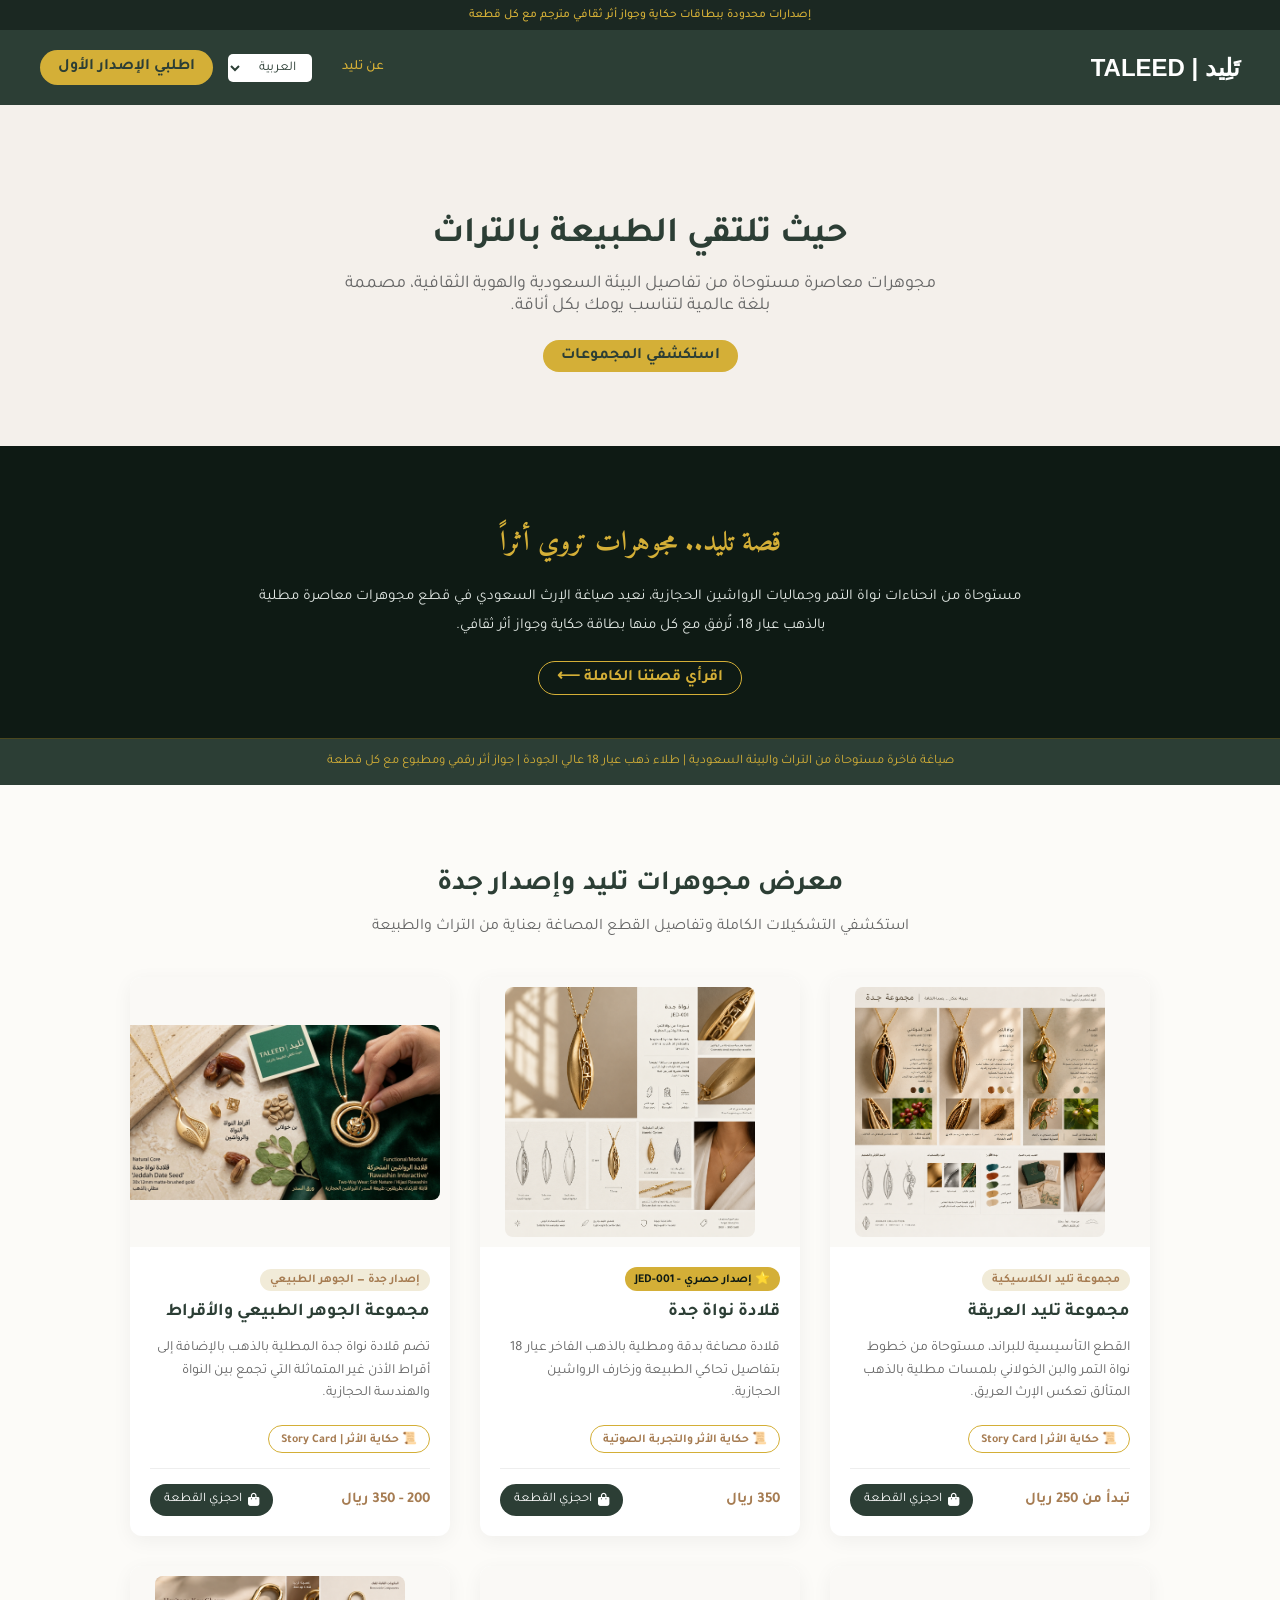
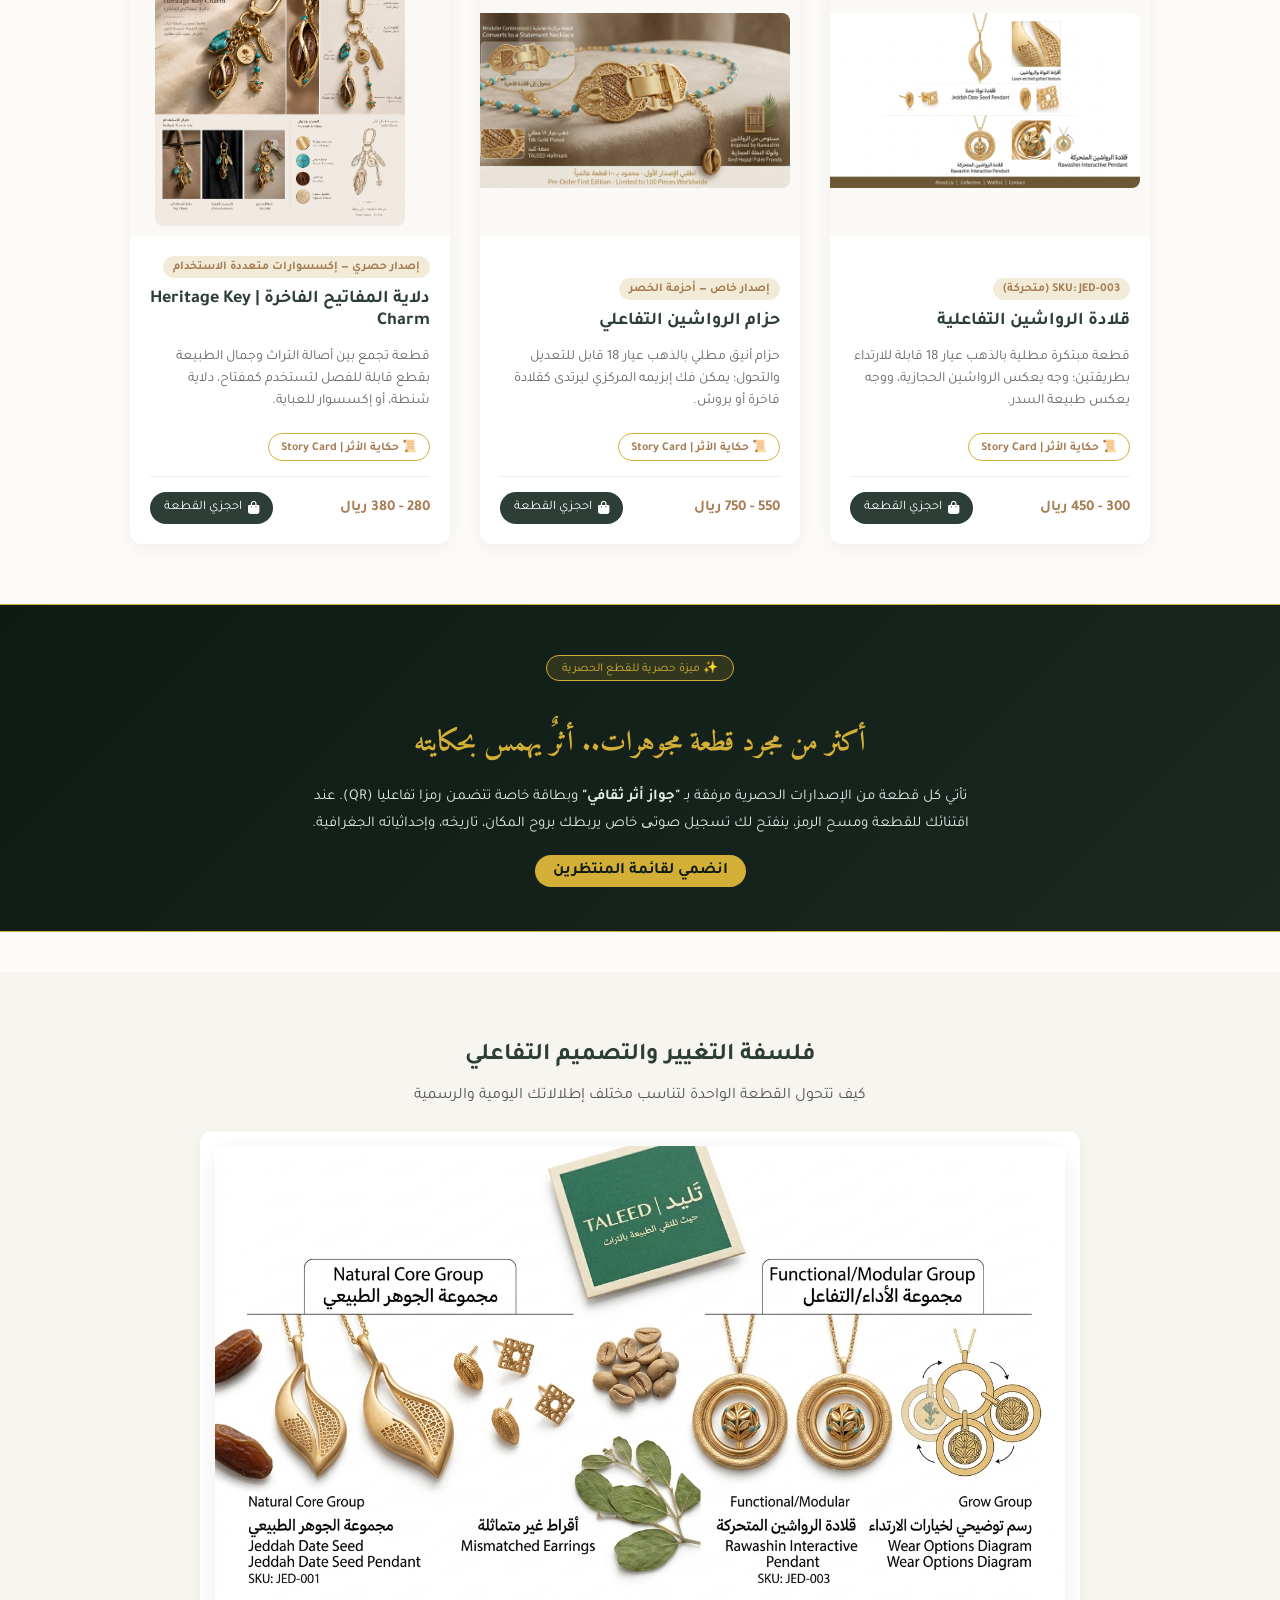
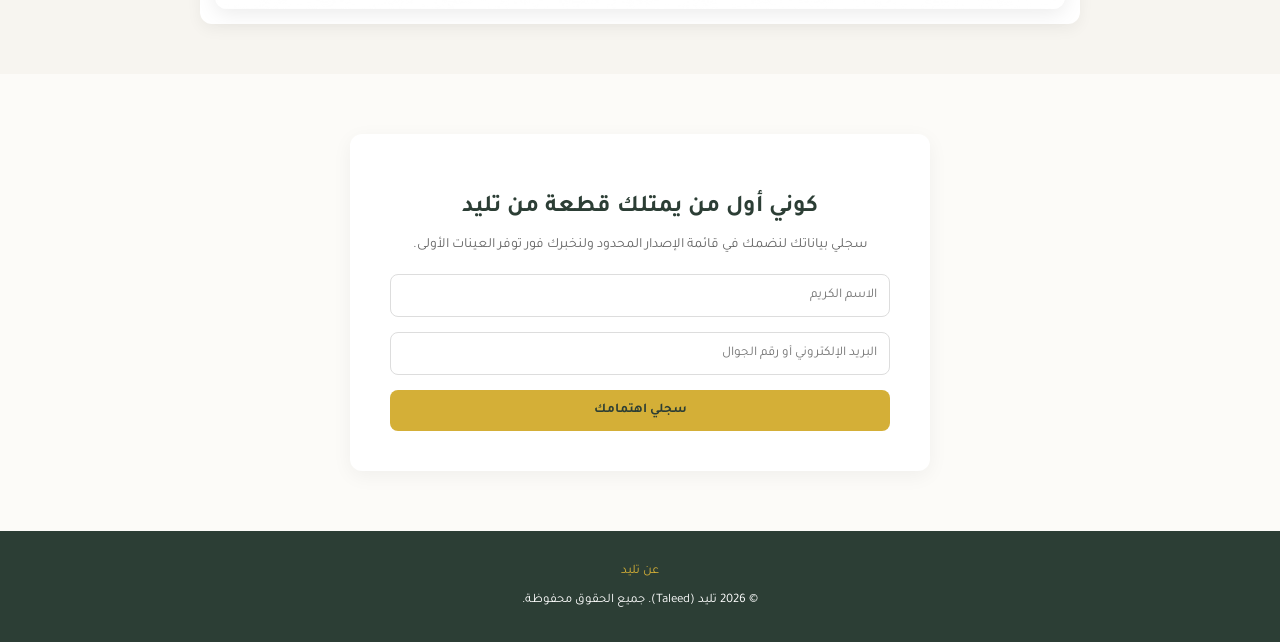
==== commit 310ec85a: "Add brand story section to index.html Added a new section introducing the brand's story with a call " ====
--- a/index.html
+++ b/index.html
@@ -94,6 +94,9 @@
     <header>
         <h1><a href="#top" style="color: inherit; text-decoration: none;">تَلِيد | TALEED</a></h1>
         <div class="header-right">
+            <nav style="display: inline-block; margin-left: 15px; margin-right: 15px;">
+                <a href="about.html" style="color: #D4AF37; text-decoration: none; font-size: 14px; font-weight: 500;" data-ar="عن تليد" data-en="About Taleed">عن تليد</a>
+            </nav>
             <div class="lang-selector">
                 <select id="langSelect" onchange="changeLanguage(this.value)">
                     <option value="ar" selected>العربية</option>
@@ -109,6 +112,19 @@
         <h1 data-ar="حيث تلتقي الطبيعة بالتراث" data-en="Where Nature Meets Heritage">حيث تلتقي الطبيعة بالتراث</h1>
         <p data-ar="مجوهرات معاصرة مستوحاة من تفاصيل البيئة السعودية والهوية الثقافية، مصممة بلغة عالمية لتناسب يومك بكل أناقة." data-en="Contemporary jewelry inspired by the details of the Saudi environment and cultural identity, designed with a global language to suit your everyday elegance.">مجوهرات معاصرة مستوحاة من تفاصيل البيئة السعودية والهوية الثقافية، مصممة بلغة عالمية لتناسب يومك بكل أناقة.</p>
         <a href="#products" class="btn" data-ar="استكشفي المجموعات" data-en="Explore Collections">استكشفي المجموعات</a>
+    </section>
+
+    <!-- قسم نبذة تشويقية عن البراند -->
+    <section style="background-color: #0E1A14; color: #F4F1EA; padding: 50px 20px; text-align: center; border-bottom: 1px solid rgba(212, 175, 55, 0.3);">
+        <div style="max-width: 800px; margin: 0 auto;">
+            <h2 style="font-family: 'Amiri', serif; color: #D4AF37; font-size: 28px; margin-bottom: 15px;" data-ar="قصة تليد.. مجوهرات تروي أثراً" data-en="The Story of Taleed.. Jewelry Telling a Legacy">قصة تليد.. مجوهرات تروي أثراً</h2>
+            <p style="font-size: 15px; line-height: 1.9; color: #E2E8E4; margin-bottom: 25px;" 
+               data-ar="مستوحاة من انحناءات نواة التمر وجماليات الرواشين الحجازية، نعيد صياغة الإرث السعودي في قطع مجوهرات معاصرة مطلية بالذهب عيار 18، تُرفق مع كل منها بطاقة حكاية وجواز أثر ثقافي." 
+               data-en="Inspired by the curves of date pits and Hijazi Rawasheen aesthetics, we reimagine Saudi heritage in modern 18K gold-plated jewelry pieces, each accompanied by a story card and cultural passport.">
+                مستوحاة من انحناءات نواة التمر وجماليات الرواشين الحجازية، نعيد صياغة الإرث السعودي في قطع مجوهرات معاصرة مطلية بالذهب عيار 18، تُرفق مع كل منها بطاقة حكاية وجواز أثر ثقافي.
+            </p>
+            <a href="about.html" class="btn" style="background: transparent; border: 1px solid #D4AF37; color: #D4AF37;" data-ar="اقرأي قصتنا الكاملة ⟵" data-en="Read Our Full Story ⟶">اقرأي قصتنا الكاملة ⟵</a>
+        </div>
     </section>
 
     <!-- شريط المميزات -->
@@ -300,70 +316,13 @@
     </div>
 
     <footer>
+        <p style="margin-bottom: 10px;">
+            <a href="about.html" style="color: #D4AF37; text-decoration: none; font-size: 13px;" data-ar="عن تليد" data-en="About Taleed">عن تليد</a>
+        </p>
         <p data-ar="&copy; 2026 تليد (Taleed). جميع الحقوق محفوظة." data-en="&copy; 2026 Taleed. All rights reserved.">&copy; 2026 تليد (Taleed). جميع الحقوق محفوظة.</p>
     </footer>
 
-    <!-- البرمجة الخاصة بالنوافذ والتبديل بين اللغات -->
-    <script>
-        let currentLang = 'ar';
-        let activeModalData = { arTitle: '', enTitle: '', coords: '', arText: '', enText: '' };
-
-        function openStoryModal(arTitle, enTitle, coords, arText, enText) {
-            activeModalData = { arTitle, enTitle, coords, arText, enText };
-            updateModalContent();
-            document.getElementById('storyModal').style.display = 'flex';
-        }
-
-        function updateModalContent() {
-            document.getElementById('modalTitle').innerText = currentLang === 'en' ? activeModalData.enTitle : activeModalData.arTitle;
-            document.getElementById('modalCoords').innerText = activeModalData.coords;
-            document.getElementById('modalText').innerText = currentLang === 'en' ? activeModalData.enText : activeModalData.arText;
-        }
-
-        function closeStoryModal() {
-            document.getElementById('storyModal').style.display = 'none';
-        }
-
-        window.onclick = function(event) {
-            const modal = document.getElementById('storyModal');
-            if (event.target == modal) {
-                modal.style.display = "none";
-            }
-        }
-
-        // دالة تغيير اللغة ديناميكياً
-        function changeLanguage(lang) {
-            currentLang = lang;
-            const root = document.getElementById('htmlRoot');
-            root.setAttribute('lang', lang);
-            root.setAttribute('dir', lang === 'ar' ? 'rtl' : 'ltr');
-
-            // ترجمة العناصر التي تحمل السمات
-            const elements = document.querySelectorAll('[data-ar]');
-            elements.forEach(el => {
-                if (lang === 'en' && el.getAttribute('data-en')) {
-                    el.innerHTML = el.getAttribute('data-en');
-                } else if (lang === 'ar' && el.getAttribute('data-ar')) {
-                    el.innerHTML = el.getAttribute('data-ar');
-                }
-            });
-
-            // ترجمة حقول الإدخال (Placeholder)
-            const inputs = document.querySelectorAll('[data-ar-placeholder]');
-            inputs.forEach(input => {
-                if (lang === 'en' && input.getAttribute('data-en-placeholder')) {
-                    input.placeholder = input.getAttribute('data-en-placeholder');
-                } else if (lang === 'ar' && input.getAttribute('data-ar-placeholder')) {
-                    input.placeholder = input.getAttribute('data-ar-placeholder');
-                }
-            });
-
-            // تحديث محتوى النافذة المنبثقة إن كانت مفتوحة
-            if(document.getElementById('storyModal').style.display === 'flex') {
-                updateModalContent();
-            }
-        }
-    </script>
+    <!-- استدعاء ملف الجافاسكريبت الموحد -->
     <script src="script.js"></script>
 </body>
 </html>
